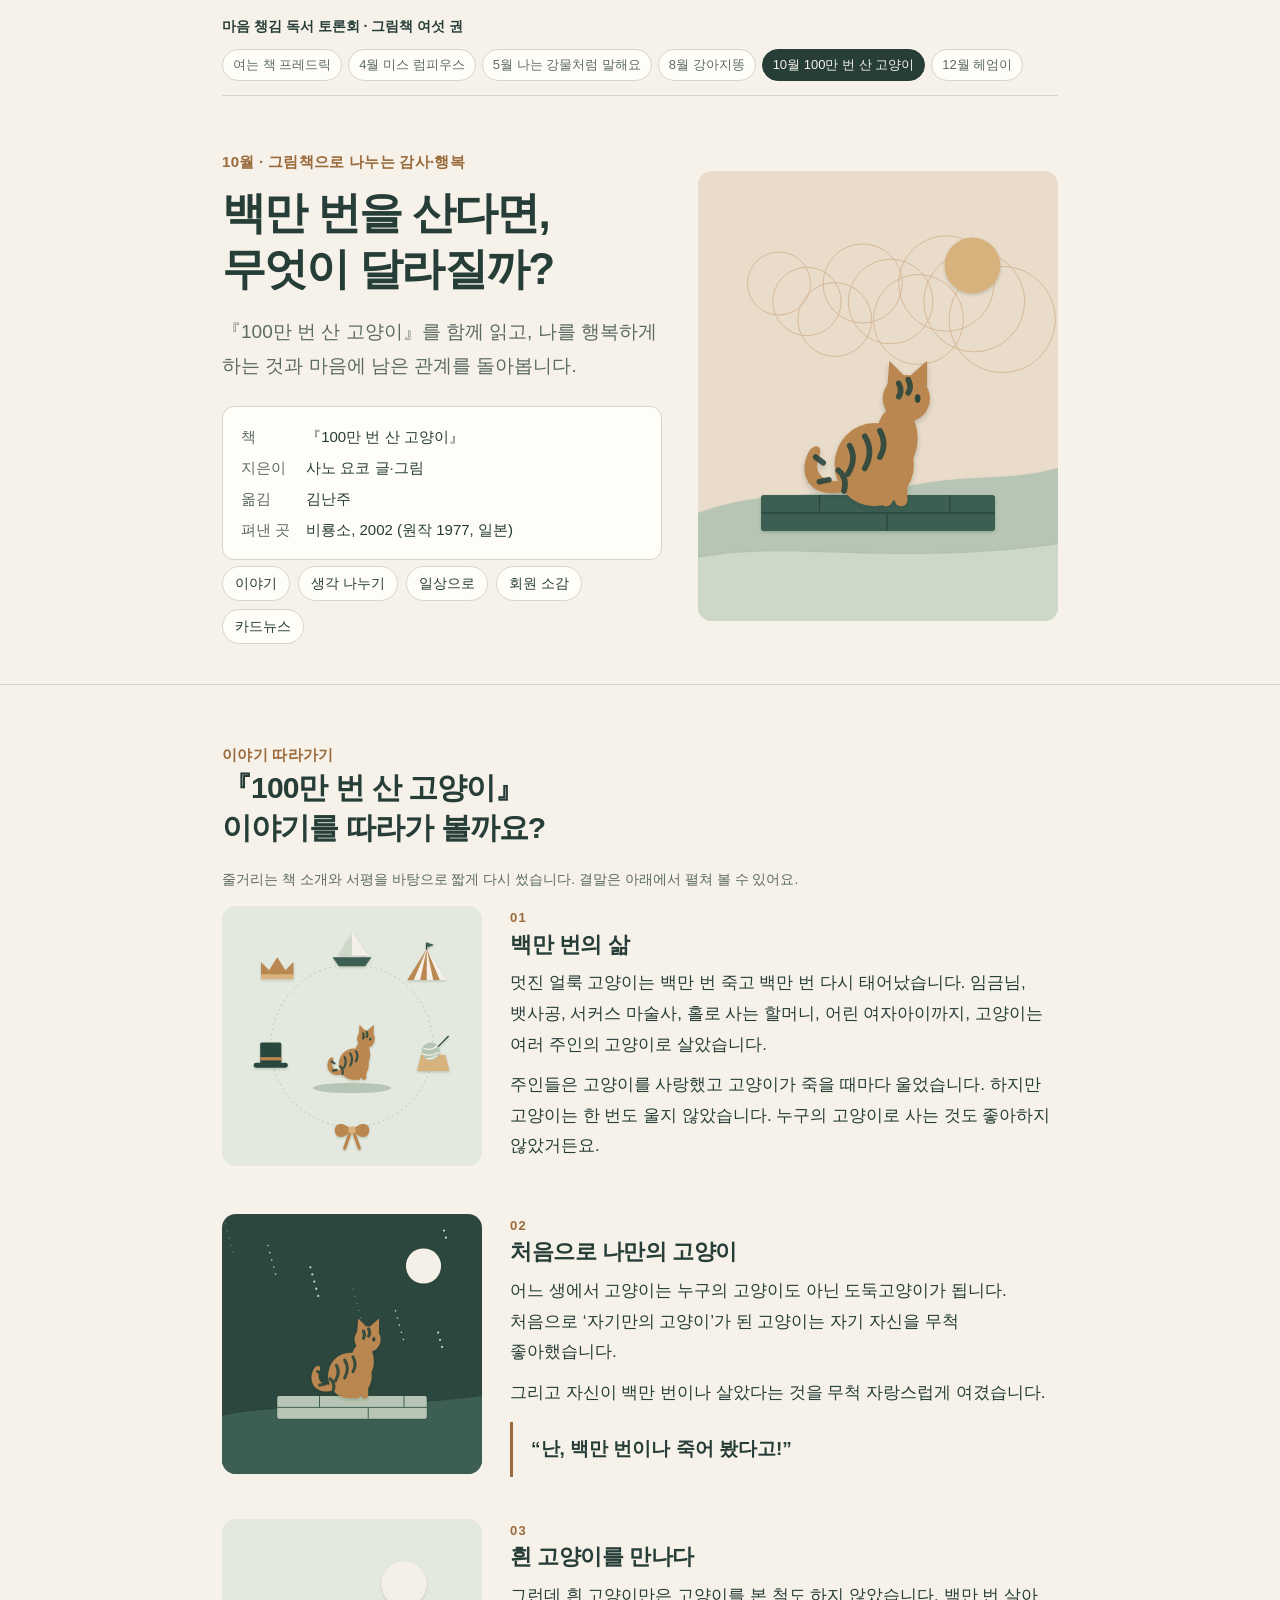
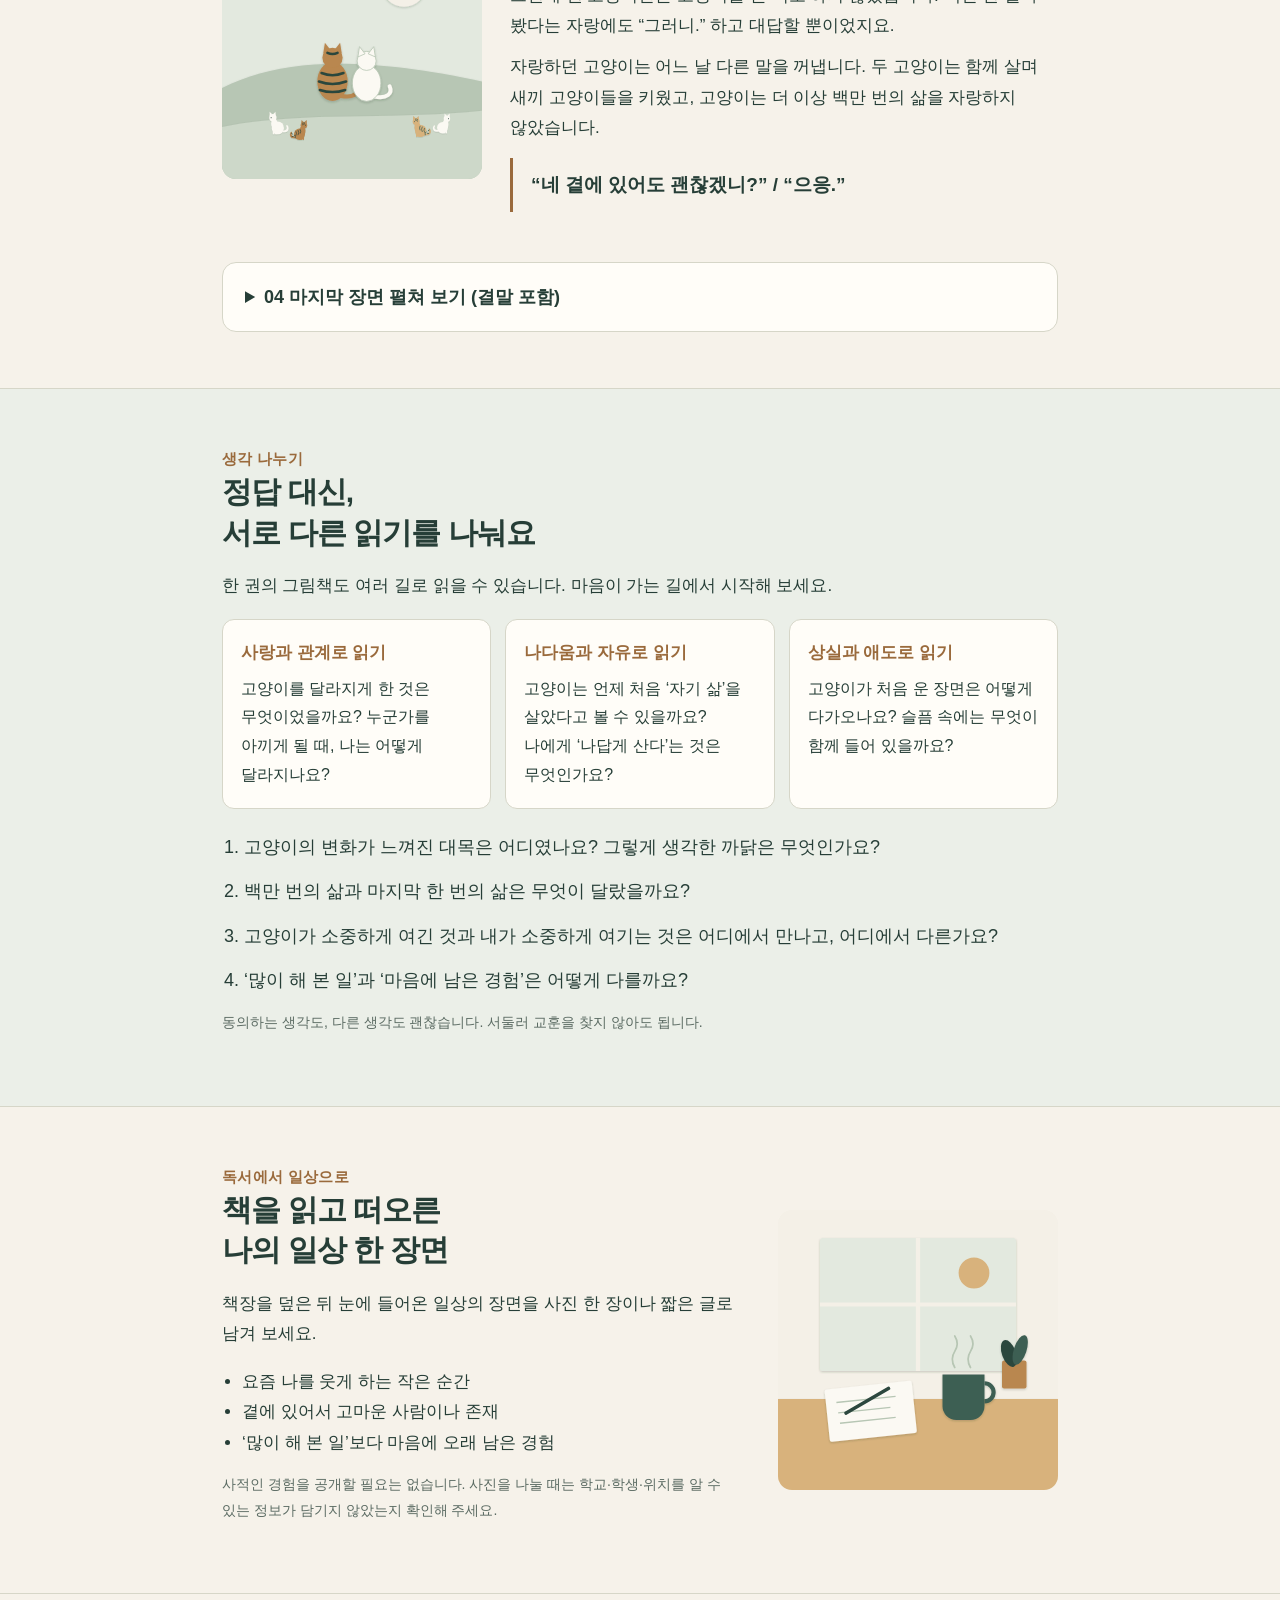
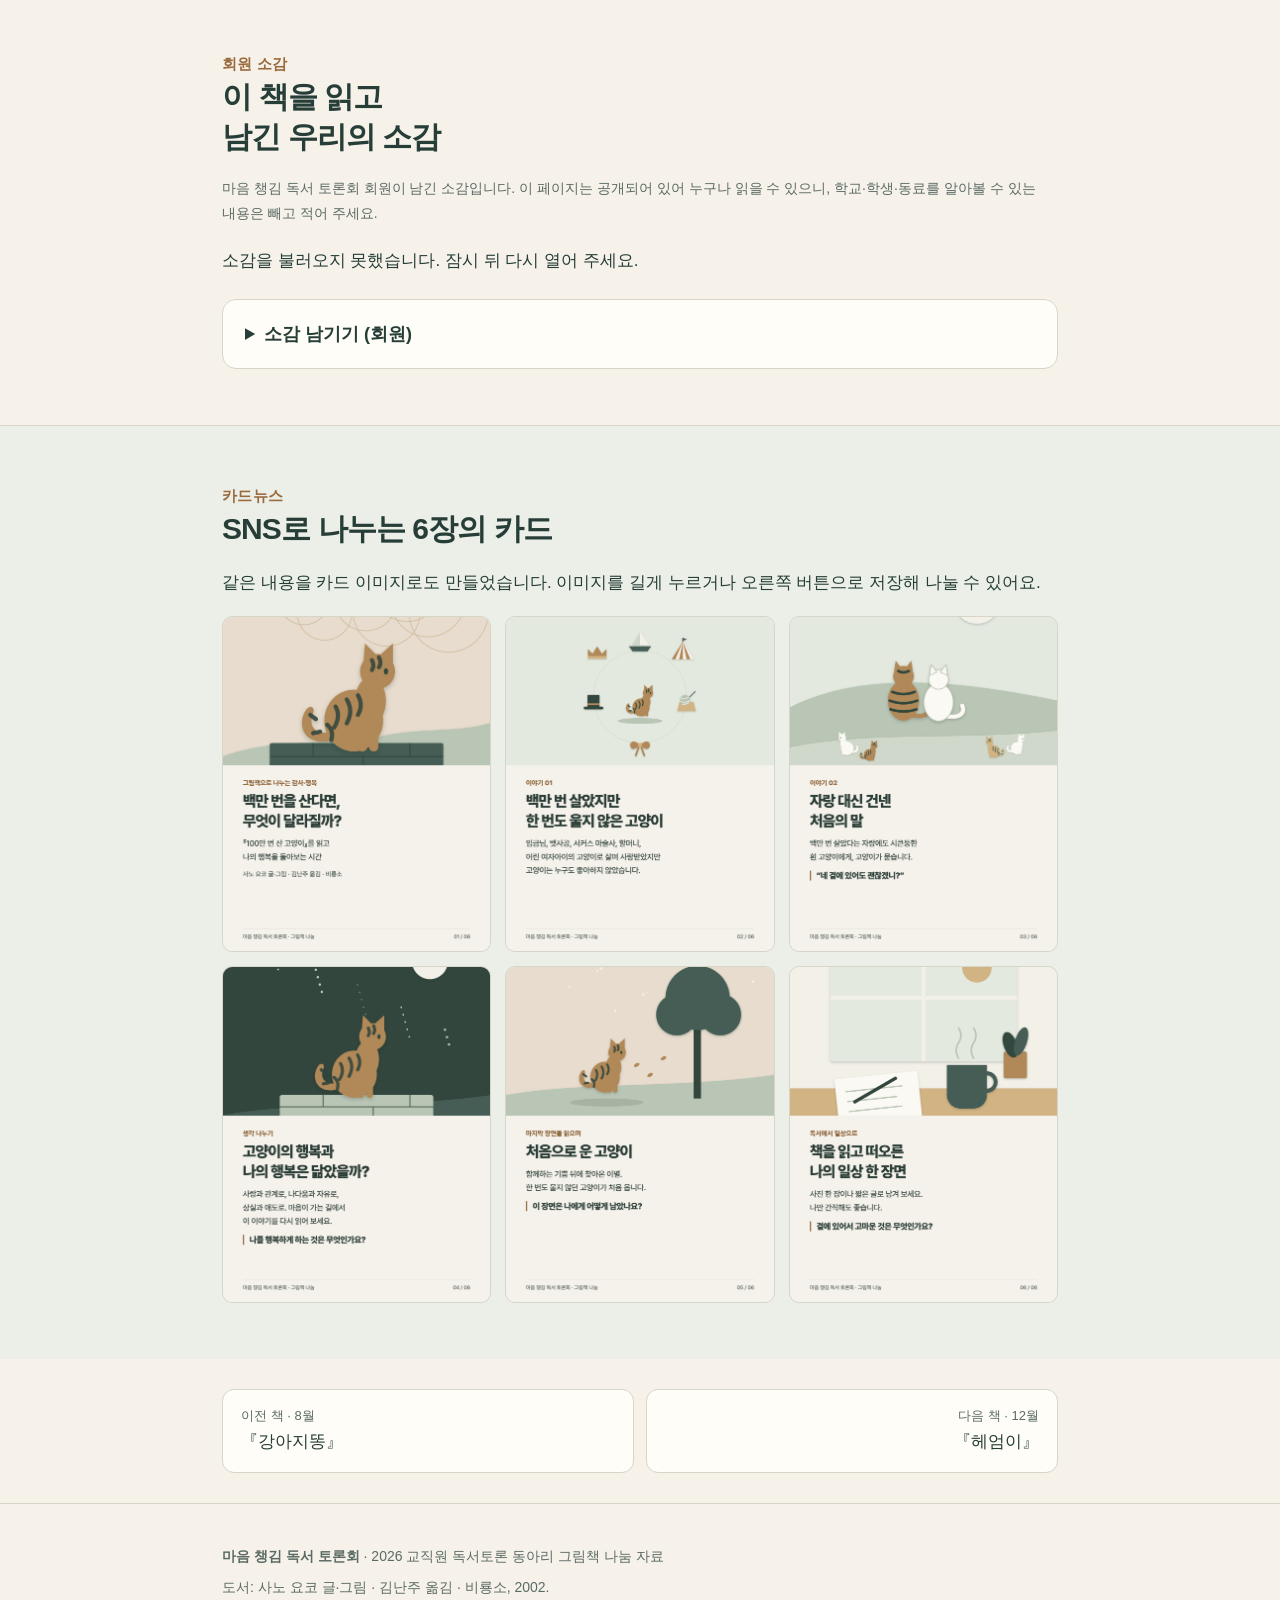
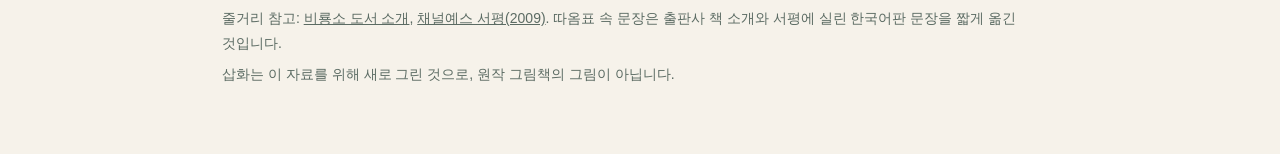
==== cat/index.html @ 16f72373 "그림책 여섯 권 사이트 첫 게시 (책 페이지 6, 카드 36, 회원 소감 기능)" ====
<!doctype html><html lang="ko"><head><meta charset="utf-8"><meta name="viewport" content="width=device-width,initial-scale=1"><title>『100만 번 산 고양이』로 나누는 감사·행복 | 마음 챙김 독서 토론회</title><meta name="description" content="『100만 번 산 고양이』를 함께 읽고, 나를 행복하게 하는 것과 마음에 남은 관계를 돌아봅니다."><meta property="og:title" content="백만 번을 산다면, 무엇이 달라질까?"><style>:root{--paper:#f6f2ea;--paper2:#ebefe8;--ink:#263e37;--sub:#5b6b63;--accent:#9a6a3c;--line:#d6d6c8;--card:#fffdf8}
*{box-sizing:border-box}html{scroll-behavior:smooth}body{margin:0;background:var(--paper);color:var(--ink);font:17px/1.8 "Pretendard","Apple SD Gothic Neo","Noto Sans KR","Malgun Gothic",sans-serif;word-break:keep-all;-webkit-text-size-adjust:100%}
.wrap{max-width:880px;margin:0 auto;padding:0 22px}header.top{padding:18px 0;border-bottom:1px solid var(--line);font-size:14px;color:var(--sub);display:flex;justify-content:space-between;gap:12px;flex-wrap:wrap}
.hero{display:grid;grid-template-columns:1.1fr .9fr;gap:36px;align-items:center;padding:52px 0 40px}.eyebrow{color:var(--accent);font-weight:600;font-size:15px;letter-spacing:.02em}
h1{font-size:44px;line-height:1.28;letter-spacing:-.04em;margin:10px 0 18px}h2{font-size:30px;letter-spacing:-.03em;line-height:1.35;margin:0 0 18px}h3{font-size:22px;letter-spacing:-.02em;margin:0 0 8px;line-height:1.4}
.lead{font-size:19px;color:var(--sub);margin:0 0 22px}.art svg{width:100%;height:auto;display:block;border-radius:14px}
.biblio{display:grid;grid-template-columns:auto 1fr;gap:4px 16px;font-size:15px;margin:0;padding:16px 18px;background:var(--card);border:1px solid var(--line);border-radius:12px}.biblio dt{color:var(--sub)}.biblio dd{margin:0}
nav.toc{display:flex;gap:8px;flex-wrap:wrap;margin:6px 0 0}nav.toc a{font-size:14px;color:var(--ink);text-decoration:none;border:1px solid var(--line);border-radius:999px;padding:4px 12px;background:var(--card)}
section{padding:56px 0;border-top:1px solid var(--line)}section.alt{background:var(--paper2)}
.story{display:grid;gap:42px}.step{display:grid;grid-template-columns:260px 1fr;gap:28px;align-items:start}.step .num{font-size:13px;color:var(--accent);font-weight:700;letter-spacing:.1em}.step p{margin:0 0 10px}
blockquote{margin:14px 0 0;padding:10px 0 10px 18px;border-left:3px solid var(--accent);font-size:19px;font-weight:600}
details{margin-top:8px;background:var(--card);border:1px solid var(--line);border-radius:14px;padding:18px 22px}summary{cursor:pointer;font-weight:700;font-size:18px}details[open] summary{margin-bottom:16px}
.lens{display:grid;grid-template-columns:repeat(3,1fr);gap:14px;margin-top:8px}.lens div{background:var(--card);border:1px solid var(--line);border-radius:12px;padding:18px}.lens b{display:block;color:var(--accent);margin-bottom:6px}.lens p{margin:0;font-size:16px}
ol.q{padding-left:22px;margin:22px 0 0}ol.q li{margin:0 0 12px;font-size:18px}
.daily{display:grid;grid-template-columns:1fr 280px;gap:28px;align-items:center}.daily ul{padding-left:20px;margin:12px 0}.note{font-size:14px;color:var(--sub)}
.cards{display:grid;grid-template-columns:repeat(auto-fill,minmax(240px,1fr));gap:14px;margin-top:18px}.cards img{width:100%;height:auto;display:block;border-radius:10px;border:1px solid var(--line)}
footer{padding:40px 0 60px;border-top:1px solid var(--line);font-size:14px;color:var(--sub)}footer p{margin:0 0 6px}footer a{color:var(--sub)}
@media (max-width:720px){body{font-size:16px}.hero{grid-template-columns:1fr;padding-top:34px}h1{font-size:34px}h2{font-size:25px}.step{grid-template-columns:1fr;gap:14px}.step .art{max-width:340px}.lens{grid-template-columns:1fr}.daily{grid-template-columns:1fr}.daily .art{max-width:300px}}
.sitebar{display:flex;justify-content:space-between;align-items:center;gap:10px;flex-wrap:wrap;padding:14px 0;border-bottom:1px solid var(--line);font-size:14px}.sitebar a{color:var(--ink);text-decoration:none}.sitebar .home{font-weight:700}.shelf{display:flex;gap:6px;flex-wrap:wrap}.shelf a{font-size:13px;border:1px solid var(--line);border-radius:999px;padding:3px 10px;background:var(--card);color:var(--sub)}.shelf a.on{background:var(--ink);color:var(--paper);border-color:var(--ink)}
.pager{display:grid;grid-template-columns:1fr 1fr;gap:12px;padding:30px 0}.pager a{display:block;border:1px solid var(--line);border-radius:12px;padding:14px 18px;background:var(--card);text-decoration:none;color:var(--ink)}.pager a small{display:block;color:var(--sub);font-size:13px}.pager .next{text-align:right}
.extra{margin-top:14px;padding:14px 16px;border:1px dashed var(--line);border-radius:12px;font-size:15px;background:var(--card)}
.grid6{display:grid;grid-template-columns:repeat(auto-fill,minmax(250px,1fr));gap:18px;margin-top:22px}.bk{display:flex;flex-direction:column;background:var(--card);border:1px solid var(--line);border-radius:16px;overflow:hidden;text-decoration:none;color:var(--ink)}.bk .thumb svg{display:block;width:100%;height:200px}.bk .in{padding:16px 18px 18px}.chip{display:inline-block;font-size:12px;font-weight:700;color:var(--accent);letter-spacing:.04em}.bk h3{margin:6px 0 6px;font-size:21px}.bk p{margin:0;color:var(--sub);font-size:15px;line-height:1.6}.bk .go{margin-top:12px;font-size:14px;font-weight:700}
.flow{display:grid;grid-template-columns:repeat(4,1fr);gap:12px;margin-top:18px}.flow div{background:var(--card);border:1px solid var(--line);border-radius:12px;padding:16px}.flow b{display:block;color:var(--accent);font-size:13px;margin-bottom:4px}
@media (max-width:720px){.flow{grid-template-columns:1fr 1fr}.pager{grid-template-columns:1fr}.pager .next{text-align:left}}#voices .v-list{list-style:none;padding:0;margin:20px 0 0;display:grid;gap:12px}#voices .v-list li{background:var(--card);border:1px solid var(--line);border-radius:12px;padding:16px 18px}#voices .v-meta{display:flex;gap:10px;align-items:baseline;font-size:14px;color:var(--sub);margin-bottom:6px}#voices .v-meta b{color:var(--ink);font-size:16px}#voices .v-list p{margin:0;white-space:pre-wrap}#voices .v-empty{color:var(--sub)}
#voices form{display:grid;gap:12px;margin-top:4px}#voices label{display:grid;gap:6px;font-size:15px;font-weight:600}#voices input[type=text],#voices input[type=password],#voices textarea{font:inherit;font-weight:400;padding:10px 12px;border:1px solid var(--line);border-radius:10px;background:#fff;color:var(--ink)}#voices textarea{min-height:140px;resize:vertical}#voices .row{display:flex;gap:12px;flex-wrap:wrap;align-items:center;justify-content:space-between}#voices .keep{display:flex;gap:6px;align-items:center;font-weight:400;font-size:14px;color:var(--sub)}#voices button{font:inherit;font-weight:700;background:var(--ink);color:var(--paper);border:0;border-radius:999px;padding:10px 22px;cursor:pointer}#voices button:disabled{opacity:.5}#voices .v-msg{font-size:15px;color:var(--accent);min-height:1.5em;margin:0}.v-count{font-size:13px;color:var(--sub);font-weight:400}</style></head><body>
<div class="wrap"><nav class="sitebar" aria-label="사이트 메뉴"><a class="home" href="../index.html">마음 챙김 독서 토론회 · 그림책 여섯 권</a><span class="shelf"><a href="../frederick/index.html">여는 책 프레드릭</a><a href="../rumphius/index.html">4월 미스 럼피우스</a><a href="../river/index.html">5월 나는 강물처럼 말해요</a><a href="../ganajittong/index.html">8월 강아지똥</a><a href="../cat/index.html" class="on" aria-current="page">10월 100만 번 산 고양이</a><a href="../swimmy/index.html">12월 헤엄이</a></span></nav></div>
<div class="wrap"><div class="hero"><div><div class="eyebrow">10월 · 그림책으로 나누는 감사·행복</div><h1>백만 번을 산다면,<br>무엇이 달라질까?</h1><p class="lead">『100만 번 산 고양이』를 함께 읽고, 나를 행복하게 하는 것과 마음에 남은 관계를 돌아봅니다.</p>
<dl class="biblio"><dt>책</dt><dd>『100만 번 산 고양이』</dd><dt>지은이</dt><dd>사노 요코 글·그림</dd><dt>옮김</dt><dd>김난주</dd><dt>펴낸 곳</dt><dd>비룡소, 2002 (원작 1977, 일본)</dd></dl>
<nav class="toc" aria-label="바로 가기"><a href="#story">이야기</a><a href="#think">생각 나누기</a><a href="#daily">일상으로</a><a href="#voices">회원 소감</a><a href="#cards">카드뉴스</a></nav></div>
<div class="art"><svg role="img" aria-label="『100만 번 산 고양이』 대표 삽화" xmlns="http://www.w3.org/2000/svg" viewBox="0 0 800 1000"><defs><filter id="f141" x="-20%" y="-20%" width="140%" height="140%"><feDropShadow dx="0" dy="3" stdDeviation="3" flood-color="#1d2e28" flood-opacity=".22"/></filter></defs><rect width="800" height="1000" fill="#e9dccb"/>
<g fill="none" stroke="#b9874f" stroke-width="2" opacity=".45"><circle cx="180" cy="250" r="70"/><circle cx="242" cy="290" r="76"/><circle cx="304" cy="330" r="82"/><circle cx="366" cy="250" r="88"/><circle cx="428" cy="290" r="94"/><circle cx="490" cy="330" r="100"/><circle cx="552" cy="250" r="106"/><circle cx="614" cy="290" r="112"/><circle cx="676" cy="330" r="118"/></g>
<circle cx="610" cy="210" r="62" fill="#d8b27c" filter="url(#f141)"/>
<path d="M0 760 C160 700 330 730 470 700 C600 672 700 690 800 660 L800 1000 L0 1000Z" fill="#b7c6b4" filter="url(#f141)"/>
<rect x="140" y="720" width="520" height="80" rx="6" fill="#3d5e53" filter="url(#f141)"/><path d="M140 760 h520 M270 720 v40 M420 760 v40 M560 720 v40" stroke="#2c473e" stroke-width="3"/>
<path d="M0 860 C200 820 420 880 800 830 L800 1000 L0 1000Z" fill="#cdd8c9" filter="url(#f141)"/>
<g transform="translate(400 640) scale(2.1 2.1)" filter="url(#f141)">
<path d="M-34 34 C-70 44 -86 18 -74 -6 C-68 -18 -58 -14 -62 -4 C-70 14 -58 28 -34 22" fill="#b9874f"/>
<ellipse cx="-4" cy="6" rx="42" ry="44" fill="#b9874f"/>
<ellipse cx="20" cy="-22" rx="22" ry="34" fill="#b9874f"/>
<rect x="18" y="0" width="13" height="50" rx="6" fill="#b9874f"/><rect x="2" y="12" width="13" height="38" rx="6" fill="#b9874f"/>
<circle cx="30" cy="-64" r="25" fill="#b9874f"/>
<polygon points="10,-78 12,-104 30,-86" fill="#b9874f"/><polygon points="34,-88 52,-104 52,-76" fill="#b9874f"/>
<g fill="none" stroke="#2c473e" stroke-width="6" stroke-linecap="round" opacity=".9"><path d="M-30 -14 q8 14 -2 30"/><path d="M-14 -24 q10 16 0 34"/><path d="M2 -30 q8 14 0 28"/><path d="M-42 12 q10 8 6 22"/><path d="M22 -80 q4 8 0 14"/><path d="M32 -84 q4 8 0 14"/><path d="M-66 -2 l8 6"/><path d="M-62 24 l10 -2"/></g>
<ellipse cx="42" cy="-64" rx="3" ry="4.5" fill="#2c473e"/>
</g>
</svg></div></div></div>
<section id="story"><div class="wrap"><div class="eyebrow">이야기 따라가기</div><h2>『100만 번 산 고양이』<br>이야기를 따라가 볼까요?</h2><p class="note">줄거리는 책 소개와 서평을 바탕으로 짧게 다시 썼습니다. 결말은 아래에서 펼쳐 볼 수 있어요.</p>
<div class="story"><div class="step"><div class="art"><svg role="img" aria-label="왕관, 돛단배, 서커스 천막, 모자, 털실 바구니, 리본에 둘러싸여 앉은 얼룩 고양이" xmlns="http://www.w3.org/2000/svg" viewBox="0 0 800 800"><defs><filter id="f142" x="-20%" y="-20%" width="140%" height="140%"><feDropShadow dx="0" dy="3" stdDeviation="3" flood-color="#1d2e28" flood-opacity=".22"/></filter></defs><rect width="800" height="800" fill="#e3e9df"/><circle cx="400" cy="430" r="250" fill="none" stroke="#b7c6b4" stroke-width="3" stroke-dasharray="6 10"/>
<g transform="translate(170 190) scale(1.25)"><g filter="url(#f142)"><polygon points="-40,20 -40,-14 -20,6 0,-26 20,6 40,-14 40,20" fill="#b9874f"/><rect x="-40" y="16" width="80" height="12" fill="#d8b27c"/></g></g><g transform="translate(400 140) scale(1.25)"><g filter="url(#f142)"><polygon points="0,-48 0,10 40,10" fill="#f4f0e7"/><polygon points="-4,-40 -4,10 -34,10" fill="#cdd8c9"/><path d="M-48 14 h96 l-16 22 h-64z" fill="#3d5e53"/></g></g><g transform="translate(630 190) scale(1.25)"><g filter="url(#f142)"><polygon points="0,-46 -48,30 48,30" fill="#f4f0e7"/><polygon points="0,-46 -16,30 0,30" fill="#b9874f"/><polygon points="0,-46 16,30 32,30" fill="#b9874f"/><polygon points="0,-46 -48,30 -32,30" fill="#b9874f"/><rect x="-2" y="-62" width="3" height="18" fill="#2c473e"/><polygon points="1,-62 18,-56 1,-50" fill="#3d5e53"/></g></g><g transform="translate(150 470) scale(1.25)"><g filter="url(#f142)"><rect x="-26" y="-40" width="52" height="52" rx="4" fill="#2c473e"/><rect x="-42" y="10" width="84" height="12" rx="6" fill="#2c473e"/><rect x="-26" y="-4" width="52" height="8" fill="#b9874f"/></g></g><g transform="translate(650 470) scale(1.25)"><g filter="url(#f142)"><path d="M-40 30 h80 l-10 -40 h-60z" fill="#d8b27c"/><circle cx="-6" cy="-18" r="22" fill="#b7c6b4"/><path d="M-24 -26 q18 8 34 -6 M-26 -12 q20 8 40 -4 M-18 0 q14 2 28 -8" stroke="#f4f0e7" stroke-width="3" fill="none"/><path d="M12 -30 l26 -26" stroke="#2c473e" stroke-width="3"/></g></g><g transform="translate(400 690) scale(1.25)"><g filter="url(#f142)"><path d="M0 0 C-30 -30 -50 -10 -40 10 C-30 26 -10 10 0 0Z" fill="#b9874f"/><path d="M0 0 C30 -30 50 -10 40 10 C30 26 10 10 0 0Z" fill="#b9874f"/><path d="M-4 4 l-14 40 M4 4 l14 40" stroke="#b9874f" stroke-width="8" stroke-linecap="round"/><circle r="9" fill="#d8b27c"/></g></g>
<ellipse cx="400" cy="560" rx="120" ry="16" fill="#b7c6b4"/><g transform="translate(410 480) scale(1.1 1.1)" filter="url(#f142)">
<path d="M-34 34 C-70 44 -86 18 -74 -6 C-68 -18 -58 -14 -62 -4 C-70 14 -58 28 -34 22" fill="#b9874f"/>
<ellipse cx="-4" cy="6" rx="42" ry="44" fill="#b9874f"/>
<ellipse cx="20" cy="-22" rx="22" ry="34" fill="#b9874f"/>
<rect x="18" y="0" width="13" height="50" rx="6" fill="#b9874f"/><rect x="2" y="12" width="13" height="38" rx="6" fill="#b9874f"/>
<circle cx="30" cy="-64" r="25" fill="#b9874f"/>
<polygon points="10,-78 12,-104 30,-86" fill="#b9874f"/><polygon points="34,-88 52,-104 52,-76" fill="#b9874f"/>
<g fill="none" stroke="#2c473e" stroke-width="6" stroke-linecap="round" opacity=".9"><path d="M-30 -14 q8 14 -2 30"/><path d="M-14 -24 q10 16 0 34"/><path d="M2 -30 q8 14 0 28"/><path d="M-42 12 q10 8 6 22"/><path d="M22 -80 q4 8 0 14"/><path d="M32 -84 q4 8 0 14"/><path d="M-66 -2 l8 6"/><path d="M-62 24 l10 -2"/></g>
<ellipse cx="42" cy="-64" rx="3" ry="4.5" fill="#2c473e"/>
</g></svg></div><div><div class="num">01</div><h3>백만 번의 삶</h3><p>멋진 얼룩 고양이는 백만 번 죽고 백만 번 다시 태어났습니다. 임금님, 뱃사공, 서커스 마술사, 홀로 사는 할머니, 어린 여자아이까지, 고양이는 여러 주인의 고양이로 살았습니다.</p><p>주인들은 고양이를 사랑했고 고양이가 죽을 때마다 울었습니다. 하지만 고양이는 한 번도 울지 않았습니다. 누구의 고양이로 사는 것도 좋아하지 않았거든요.</p></div></div><div class="step"><div class="art"><svg role="img" aria-label="밤하늘 아래 돌담 위에 당당하게 앉은 얼룩 고양이" xmlns="http://www.w3.org/2000/svg" viewBox="0 0 800 800"><defs><filter id="f143" x="-20%" y="-20%" width="140%" height="140%"><feDropShadow dx="0" dy="3" stdDeviation="3" flood-color="#1d2e28" flood-opacity=".22"/></filter></defs><rect width="800" height="800" fill="#2c473e"/><circle cx="10" cy="30" r="1.5" fill="#f4f0e7" opacity=".8"/><circle cx="141" cy="97" r="2.5" fill="#f4f0e7" opacity=".8"/><circle cx="272" cy="164" r="3.5" fill="#f4f0e7" opacity=".8"/><circle cx="403" cy="231" r="1.5" fill="#f4f0e7" opacity=".8"/><circle cx="534" cy="298" r="2.5" fill="#f4f0e7" opacity=".8"/><circle cx="665" cy="365" r="3.5" fill="#f4f0e7" opacity=".8"/><circle cx="16" cy="52" r="1.5" fill="#f4f0e7" opacity=".8"/><circle cx="147" cy="119" r="2.5" fill="#f4f0e7" opacity=".8"/><circle cx="278" cy="186" r="3.5" fill="#f4f0e7" opacity=".8"/><circle cx="409" cy="253" r="1.5" fill="#f4f0e7" opacity=".8"/><circle cx="540" cy="320" r="2.5" fill="#f4f0e7" opacity=".8"/><circle cx="671" cy="387" r="3.5" fill="#f4f0e7" opacity=".8"/><circle cx="22" cy="74" r="1.5" fill="#f4f0e7" opacity=".8"/><circle cx="153" cy="141" r="2.5" fill="#f4f0e7" opacity=".8"/><circle cx="284" cy="208" r="3.5" fill="#f4f0e7" opacity=".8"/><circle cx="415" cy="275" r="1.5" fill="#f4f0e7" opacity=".8"/><circle cx="546" cy="342" r="2.5" fill="#f4f0e7" opacity=".8"/><circle cx="677" cy="409" r="3.5" fill="#f4f0e7" opacity=".8"/><circle cx="28" cy="96" r="1.5" fill="#f4f0e7" opacity=".8"/><circle cx="159" cy="163" r="2.5" fill="#f4f0e7" opacity=".8"/><circle cx="290" cy="230" r="3.5" fill="#f4f0e7" opacity=".8"/><circle cx="421" cy="297" r="1.5" fill="#f4f0e7" opacity=".8"/><circle cx="552" cy="364" r="2.5" fill="#f4f0e7" opacity=".8"/><circle cx="683" cy="51" r="3.5" fill="#f4f0e7" opacity=".8"/><circle cx="34" cy="118" r="1.5" fill="#f4f0e7" opacity=".8"/><circle cx="165" cy="185" r="2.5" fill="#f4f0e7" opacity=".8"/><circle cx="296" cy="252" r="3.5" fill="#f4f0e7" opacity=".8"/><circle cx="427" cy="319" r="1.5" fill="#f4f0e7" opacity=".8"/><circle cx="558" cy="386" r="2.5" fill="#f4f0e7" opacity=".8"/><circle cx="689" cy="73" r="3.5" fill="#f4f0e7" opacity=".8"/><circle cx="620" cy="160" r="54" fill="#f4f0e7" filter="url(#f143)"/><path d="M0 620 C200 580 520 600 800 560 L800 800 L0 800Z" fill="#3d5e53" filter="url(#f143)"/><rect x="170" y="560" width="460" height="70" rx="6" fill="#b7c6b4" filter="url(#f143)"/><path d="M170 595 h460 M300 560 v35 M450 595 v35 M560 560 v35" stroke="#3d5e53" stroke-width="3"/><g transform="translate(400 488) scale(1.6 1.6)" filter="url(#f143)">
<path d="M-34 34 C-70 44 -86 18 -74 -6 C-68 -18 -58 -14 -62 -4 C-70 14 -58 28 -34 22" fill="#b9874f"/>
<ellipse cx="-4" cy="6" rx="42" ry="44" fill="#b9874f"/>
<ellipse cx="20" cy="-22" rx="22" ry="34" fill="#b9874f"/>
<rect x="18" y="0" width="13" height="50" rx="6" fill="#b9874f"/><rect x="2" y="12" width="13" height="38" rx="6" fill="#b9874f"/>
<circle cx="30" cy="-64" r="25" fill="#b9874f"/>
<polygon points="10,-78 12,-104 30,-86" fill="#b9874f"/><polygon points="34,-88 52,-104 52,-76" fill="#b9874f"/>
<g fill="none" stroke="#2c473e" stroke-width="6" stroke-linecap="round" opacity=".9"><path d="M-30 -14 q8 14 -2 30"/><path d="M-14 -24 q10 16 0 34"/><path d="M2 -30 q8 14 0 28"/><path d="M-42 12 q10 8 6 22"/><path d="M22 -80 q4 8 0 14"/><path d="M32 -84 q4 8 0 14"/><path d="M-66 -2 l8 6"/><path d="M-62 24 l10 -2"/></g>
<ellipse cx="42" cy="-64" rx="3" ry="4.5" fill="#2c473e"/>
</g></svg></div><div><div class="num">02</div><h3>처음으로 나만의 고양이</h3><p>어느 생에서 고양이는 누구의 고양이도 아닌 도둑고양이가 됩니다. 처음으로 ‘자기만의 고양이’가 된 고양이는 자기 자신을 무척 좋아했습니다.</p><p>그리고 자신이 백만 번이나 살았다는 것을 무척 자랑스럽게 여겼습니다.</p><blockquote>“난, 백만 번이나 죽어 봤다고!”</blockquote></div></div><div class="step"><div class="art"><svg role="img" aria-label="언덕 위에 나란히 앉은 얼룩 고양이와 흰 고양이, 주변에서 노는 새끼 고양이들" xmlns="http://www.w3.org/2000/svg" viewBox="0 0 800 800"><defs><filter id="f144" x="-20%" y="-20%" width="140%" height="140%"><feDropShadow dx="0" dy="3" stdDeviation="3" flood-color="#1d2e28" flood-opacity=".22"/></filter></defs><rect width="800" height="800" fill="#e3e9df"/><circle cx="560" cy="200" r="70" fill="#f4f0e7" filter="url(#f144)"/>
<path d="M0 520 C180 430 420 420 800 500 L800 800 L0 800Z" fill="#b7c6b4" filter="url(#f144)"/><path d="M0 640 C240 590 520 620 800 590 L800 800 L0 800Z" fill="#cdd8c9" filter="url(#f144)"/>
<g transform="translate(340 500) scale(1.3)" filter="url(#f144)">
<path d="M20 34 C52 40 66 26 58 8" fill="none" stroke="#b9874f" stroke-width="10" stroke-linecap="round"/>
<ellipse cx="0" cy="0" rx="36" ry="46" fill="#b9874f" />
<circle cx="0" cy="-56" r="24" fill="#b9874f" />
<polygon points="-22,-66 -18,-92 -4,-74" fill="#b9874f" /><polygon points="22,-66 18,-92 4,-74" fill="#b9874f" />
<g fill="none" stroke="#2c473e" stroke-width="6" stroke-linecap="round"><path d="M-26 -20 q26 10 52 0"/><path d="M-32 0 q32 12 64 0"/><path d="M-30 20 q30 10 60 0"/><path d="M-12 -68 q12 6 24 0"/></g>
</g><g transform="translate(445 505) scale(1.22)" filter="url(#f144)">
<path d="M20 34 C52 40 66 26 58 8" fill="none" stroke="#fbf9f3" stroke-width="10" stroke-linecap="round"/>
<ellipse cx="0" cy="0" rx="36" ry="46" fill="#fbf9f3" stroke="#b7c6b4" stroke-width="2"/>
<circle cx="0" cy="-56" r="24" fill="#fbf9f3" stroke="#b7c6b4" stroke-width="2"/>
<polygon points="-22,-66 -18,-92 -4,-74" fill="#fbf9f3" stroke="#b7c6b4" stroke-width="2"/><polygon points="22,-66 18,-92 4,-74" fill="#fbf9f3" stroke="#b7c6b4" stroke-width="2"/>

</g>
<g transform="translate(170 640) scale(-0.45 0.45)" filter="url(#f144)">
<path d="M-34 34 C-70 44 -86 18 -74 -6 C-68 -18 -58 -14 -62 -4 C-70 14 -58 28 -34 22" fill="#fbf9f3"/>
<ellipse cx="-4" cy="6" rx="42" ry="44" fill="#fbf9f3"/>
<ellipse cx="20" cy="-22" rx="22" ry="34" fill="#fbf9f3"/>
<rect x="18" y="0" width="13" height="50" rx="6" fill="#fbf9f3"/><rect x="2" y="12" width="13" height="38" rx="6" fill="#fbf9f3"/>
<circle cx="30" cy="-64" r="25" fill="#fbf9f3"/>
<polygon points="10,-78 12,-104 30,-86" fill="#fbf9f3"/><polygon points="34,-88 52,-104 52,-76" fill="#fbf9f3"/>

<ellipse cx="42" cy="-64" rx="3" ry="4.5" fill="#2c473e"/>
</g><g transform="translate(240 660) scale(0.4 0.4)" filter="url(#f144)">
<path d="M-34 34 C-70 44 -86 18 -74 -6 C-68 -18 -58 -14 -62 -4 C-70 14 -58 28 -34 22" fill="#b9874f"/>
<ellipse cx="-4" cy="6" rx="42" ry="44" fill="#b9874f"/>
<ellipse cx="20" cy="-22" rx="22" ry="34" fill="#b9874f"/>
<rect x="18" y="0" width="13" height="50" rx="6" fill="#b9874f"/><rect x="2" y="12" width="13" height="38" rx="6" fill="#b9874f"/>
<circle cx="30" cy="-64" r="25" fill="#b9874f"/>
<polygon points="10,-78 12,-104 30,-86" fill="#b9874f"/><polygon points="34,-88 52,-104 52,-76" fill="#b9874f"/>
<g fill="none" stroke="#2c473e" stroke-width="6" stroke-linecap="round" opacity=".9"><path d="M-30 -14 q8 14 -2 30"/><path d="M-14 -24 q10 16 0 34"/><path d="M2 -30 q8 14 0 28"/><path d="M-42 12 q10 8 6 22"/><path d="M22 -80 q4 8 0 14"/><path d="M32 -84 q4 8 0 14"/><path d="M-66 -2 l8 6"/><path d="M-62 24 l10 -2"/></g>
<ellipse cx="42" cy="-64" rx="3" ry="4.5" fill="#2c473e"/>
</g><g transform="translate(610 650) scale(-0.42 0.42)" filter="url(#f144)">
<path d="M-34 34 C-70 44 -86 18 -74 -6 C-68 -18 -58 -14 -62 -4 C-70 14 -58 28 -34 22" fill="#d8b27c"/>
<ellipse cx="-4" cy="6" rx="42" ry="44" fill="#d8b27c"/>
<ellipse cx="20" cy="-22" rx="22" ry="34" fill="#d8b27c"/>
<rect x="18" y="0" width="13" height="50" rx="6" fill="#d8b27c"/><rect x="2" y="12" width="13" height="38" rx="6" fill="#d8b27c"/>
<circle cx="30" cy="-64" r="25" fill="#d8b27c"/>
<polygon points="10,-78 12,-104 30,-86" fill="#d8b27c"/><polygon points="34,-88 52,-104 52,-76" fill="#d8b27c"/>
<g fill="none" stroke="#3d5e53" stroke-width="6" stroke-linecap="round" opacity=".9"><path d="M-30 -14 q8 14 -2 30"/><path d="M-14 -24 q10 16 0 34"/><path d="M2 -30 q8 14 0 28"/><path d="M-42 12 q10 8 6 22"/><path d="M22 -80 q4 8 0 14"/><path d="M32 -84 q4 8 0 14"/><path d="M-66 -2 l8 6"/><path d="M-62 24 l10 -2"/></g>
<ellipse cx="42" cy="-64" rx="3" ry="4.5" fill="#3d5e53"/>
</g><g transform="translate(680 640) scale(0.4 0.4)" filter="url(#f144)">
<path d="M-34 34 C-70 44 -86 18 -74 -6 C-68 -18 -58 -14 -62 -4 C-70 14 -58 28 -34 22" fill="#fbf9f3"/>
<ellipse cx="-4" cy="6" rx="42" ry="44" fill="#fbf9f3"/>
<ellipse cx="20" cy="-22" rx="22" ry="34" fill="#fbf9f3"/>
<rect x="18" y="0" width="13" height="50" rx="6" fill="#fbf9f3"/><rect x="2" y="12" width="13" height="38" rx="6" fill="#fbf9f3"/>
<circle cx="30" cy="-64" r="25" fill="#fbf9f3"/>
<polygon points="10,-78 12,-104 30,-86" fill="#fbf9f3"/><polygon points="34,-88 52,-104 52,-76" fill="#fbf9f3"/>

<ellipse cx="42" cy="-64" rx="3" ry="4.5" fill="#2c473e"/>
</g></svg></div><div><div class="num">03</div><h3>흰 고양이를 만나다</h3><p>그런데 흰 고양이만은 고양이를 본 척도 하지 않았습니다. 백만 번 살아 봤다는 자랑에도 “그러니.” 하고 대답할 뿐이었지요.</p><p>자랑하던 고양이는 어느 날 다른 말을 꺼냅니다. 두 고양이는 함께 살며 새끼 고양이들을 키웠고, 고양이는 더 이상 백만 번의 삶을 자랑하지 않았습니다.</p><blockquote>“네 곁에 있어도 괜찮겠니?” / “으응.”</blockquote></div></div><details><summary>04 마지막 장면 펼쳐 보기 (결말 포함)</summary><div class="step"><div class="art"><svg role="img" aria-label="해 질 녘 나무 곁에 홀로 앉은 얼룩 고양이" xmlns="http://www.w3.org/2000/svg" viewBox="0 0 800 800"><defs><filter id="f145" x="-20%" y="-20%" width="140%" height="140%"><feDropShadow dx="0" dy="3" stdDeviation="3" flood-color="#1d2e28" flood-opacity=".22"/></filter></defs><rect width="800" height="800" fill="#e9dccb"/>
<circle cx="10" cy="40" r="2" fill="#f4f0e7"/><circle cx="147" cy="111" r="3" fill="#f4f0e7"/><circle cx="284" cy="182" r="4" fill="#f4f0e7"/><circle cx="421" cy="253" r="2" fill="#f4f0e7"/><circle cx="558" cy="324" r="3" fill="#f4f0e7"/><circle cx="695" cy="95" r="4" fill="#f4f0e7"/><circle cx="52" cy="166" r="2" fill="#f4f0e7"/><circle cx="189" cy="237" r="3" fill="#f4f0e7"/><circle cx="326" cy="308" r="4" fill="#f4f0e7"/><circle cx="463" cy="79" r="2" fill="#f4f0e7"/><circle cx="600" cy="150" r="3" fill="#f4f0e7"/><circle cx="737" cy="221" r="4" fill="#f4f0e7"/><circle cx="94" cy="292" r="2" fill="#f4f0e7"/><circle cx="231" cy="63" r="3" fill="#f4f0e7"/><circle cx="368" cy="134" r="4" fill="#f4f0e7"/><circle cx="505" cy="205" r="2" fill="#f4f0e7"/><circle cx="642" cy="276" r="3" fill="#f4f0e7"/><circle cx="779" cy="47" r="4" fill="#f4f0e7"/><circle cx="136" cy="118" r="2" fill="#f4f0e7"/><circle cx="273" cy="189" r="3" fill="#f4f0e7"/><circle cx="410" cy="260" r="4" fill="#f4f0e7"/><circle cx="547" cy="331" r="2" fill="#f4f0e7"/>
<path d="M0 560 C220 520 520 540 800 500 L800 800 L0 800Z" fill="#b7c6b4" filter="url(#f145)"/>
<rect x="560" y="300" width="22" height="270" fill="#2c473e"/><g filter="url(#f145)"><circle cx="572" cy="270" r="96" fill="#3d5e53"/><circle cx="510" cy="320" r="62" fill="#3d5e53"/><circle cx="640" cy="320" r="62" fill="#3d5e53"/></g>
<ellipse cx="470" cy="450" rx="9" ry="5" fill="#b9874f" transform="rotate(-30 470 450)"/><ellipse cx="430" cy="500" rx="9" ry="5" fill="#b9874f" transform="rotate(-30 430 500)"/><ellipse cx="390" cy="470" rx="9" ry="5" fill="#b9874f" transform="rotate(-30 390 470)"/>
<ellipse cx="300" cy="582" rx="110" ry="12" fill="#2c473e" opacity=".15"/><g transform="translate(300 500) scale(1.05 1.05)" filter="url(#f145)">
<path d="M-34 34 C-70 44 -86 18 -74 -6 C-68 -18 -58 -14 -62 -4 C-70 14 -58 28 -34 22" fill="#b9874f"/>
<ellipse cx="-4" cy="6" rx="42" ry="44" fill="#b9874f"/>
<ellipse cx="20" cy="-22" rx="22" ry="34" fill="#b9874f"/>
<rect x="18" y="0" width="13" height="50" rx="6" fill="#b9874f"/><rect x="2" y="12" width="13" height="38" rx="6" fill="#b9874f"/>
<circle cx="30" cy="-64" r="25" fill="#b9874f"/>
<polygon points="10,-78 12,-104 30,-86" fill="#b9874f"/><polygon points="34,-88 52,-104 52,-76" fill="#b9874f"/>
<g fill="none" stroke="#2c473e" stroke-width="6" stroke-linecap="round" opacity=".9"><path d="M-30 -14 q8 14 -2 30"/><path d="M-14 -24 q10 16 0 34"/><path d="M2 -30 q8 14 0 28"/><path d="M-42 12 q10 8 6 22"/><path d="M22 -80 q4 8 0 14"/><path d="M32 -84 q4 8 0 14"/><path d="M-66 -2 l8 6"/><path d="M-62 24 l10 -2"/></g>
<ellipse cx="42" cy="-64" rx="3" ry="4.5" fill="#2c473e"/>
</g></svg></div><div><p>새끼 고양이들은 자라서 떠나고, 흰 고양이는 나이가 들어 갑니다. 고양이는 흰 고양이와 오래오래 함께 살고 싶었습니다.</p><p>어느 날 흰 고양이가 고양이 곁에서 조용히 숨을 거두자, 한 번도 울지 않던 고양이는 처음으로 울었습니다. 밤과 아침이 몇 번이나 지나도록 울던 고양이도 흰 고양이 곁에서 조용히 숨을 거두었고, 다시는 태어나지 않았습니다.</p></div></div></details></div></div></section>
<section id="think" class="alt"><div class="wrap"><div class="eyebrow">생각 나누기</div><h2>정답 대신,<br>서로 다른 읽기를 나눠요</h2><p>한 권의 그림책도 여러 길로 읽을 수 있습니다. 마음이 가는 길에서 시작해 보세요.</p>
<div class="lens"><div><b>사랑과 관계로 읽기</b><p>고양이를 달라지게 한 것은 무엇이었을까요? 누군가를 아끼게 될 때, 나는 어떻게 달라지나요?</p></div><div><b>나다움과 자유로 읽기</b><p>고양이는 언제 처음 ‘자기 삶’을 살았다고 볼 수 있을까요? 나에게 ‘나답게 산다’는 것은 무엇인가요?</p></div><div><b>상실과 애도로 읽기</b><p>고양이가 처음 운 장면은 어떻게 다가오나요? 슬픔 속에는 무엇이 함께 들어 있을까요?</p></div></div><ol class="q"><li>고양이의 변화가 느껴진 대목은 어디였나요? 그렇게 생각한 까닭은 무엇인가요?</li><li>백만 번의 삶과 마지막 한 번의 삶은 무엇이 달랐을까요?</li><li>고양이가 소중하게 여긴 것과 내가 소중하게 여기는 것은 어디에서 만나고, 어디에서 다른가요?</li><li>‘많이 해 본 일’과 ‘마음에 남은 경험’은 어떻게 다를까요?</li></ol><p class="note">동의하는 생각도, 다른 생각도 괜찮습니다. 서둘러 교훈을 찾지 않아도 됩니다.</p></div></section>
<section id="daily"><div class="wrap daily"><div><div class="eyebrow">독서에서 일상으로</div><h2>책을 읽고 떠오른<br>나의 일상 한 장면</h2><p>책장을 덮은 뒤 눈에 들어온 일상의 장면을 사진 한 장이나 짧은 글로 남겨 보세요.</p><ul><li>요즘 나를 웃게 하는 작은 순간</li><li>곁에 있어서 고마운 사람이나 존재</li><li>‘많이 해 본 일’보다 마음에 오래 남은 경험</li></ul><p class="note">사적인 경험을 공개할 필요는 없습니다. 사진을 나눌 때는 학교·학생·위치를 알 수 있는 정보가 담기지 않았는지 확인해 주세요.</p></div><div class="art"><svg role="img" aria-label="일상의 한 장면을 담은 삽화" xmlns="http://www.w3.org/2000/svg" viewBox="0 0 800 800"><defs><filter id="f146" x="-20%" y="-20%" width="140%" height="140%"><feDropShadow dx="0" dy="3" stdDeviation="3" flood-color="#1d2e28" flood-opacity=".22"/></filter></defs><rect width="800" height="800" fill="#f4f0e7"/>
<rect x="120" y="80" width="560" height="380" rx="8" fill="#e3e9df" filter="url(#f146)"/><path d="M400 80 v380 M120 270 h560" stroke="#f4f0e7" stroke-width="12"/><circle cx="560" cy="180" r="44" fill="#d8b27c"/>
<rect x="0" y="540" width="800" height="260" fill="#d8b27c" filter="url(#f146)"/>
<g filter="url(#f146)"><rect x="140" y="500" width="250" height="150" rx="6" fill="#fbf9f3" transform="rotate(-6 265 575)"/></g><path d="M170 540 h170 M172 570 h150 M174 600 h160" stroke="#b7c6b4" stroke-width="4" transform="rotate(-6 265 575)"/>
<rect x="250" y="470" width="10" height="150" rx="4" fill="#2c473e" transform="rotate(60 255 545)"/>
<g filter="url(#f146)"><path d="M470 470 h120 v90 a40 40 0 0 1 -40 40 h-40 a40 40 0 0 1 -40 -40z" fill="#3d5e53"/><path d="M590 495 a26 26 0 0 1 0 52" fill="none" stroke="#3d5e53" stroke-width="12"/></g>
<path d="M505 450 q-14 -24 0 -46 q14 -22 0 -44 M550 450 q-14 -24 0 -46 q14 -22 0 -44" fill="none" stroke="#b7c6b4" stroke-width="5" stroke-linecap="round"/>
<g filter="url(#f146)"><rect x="640" y="430" width="70" height="80" rx="6" fill="#b9874f"/><ellipse cx="660" cy="410" rx="20" ry="40" fill="#2c473e" transform="rotate(-20 660 410)"/><ellipse cx="692" cy="400" rx="18" ry="44" fill="#3d5e53" transform="rotate(18 692 400)"/></g></svg></div></div></section>
<section id="voices" data-book="cat"><div class="wrap"><div class="eyebrow">회원 소감</div><h2>이 책을 읽고<br>남긴 우리의 소감</h2><p class="note">마음 챙김 독서 토론회 회원이 남긴 소감입니다. 이 페이지는 공개되어 있어 누구나 읽을 수 있으니, 학교·학생·동료를 알아볼 수 있는 내용은 빼고 적어 주세요.</p>
<ul class="v-list" aria-live="polite"><li><p class="v-empty">소감을 불러오는 중…</p></li></ul>
<details style="margin-top:22px"><summary>소감 남기기 (회원)</summary><form><label>이름 또는 별칭<input type="text" name="name" maxlength="20" autocomplete="nickname"></label><label><span class="row"><span>소감</span><span class="v-count">0 / 1000</span></span><textarea name="text" maxlength="1000" placeholder="마음에 남은 대목, 떠오른 생각, 아직 남은 질문을 자유롭게 적어 주세요."></textarea></label><label>회원 코드<input type="password" name="code" autocomplete="off"></label><div class="row"><span class="keep"><input type="checkbox" name="keep" id="keep"><label for="keep" style="font-weight:400;display:inline">이 기기에 회원 코드 기억하기</label></span><button type="submit">소감 남기기</button></div><p class="v-msg" role="status"></p><p class="note" style="margin:0">남긴 소감을 고치거나 지우고 싶으면 대표 선생님께 알려 주세요.</p></form></details></div></section>
<section id="cards" class="alt"><div class="wrap"><div class="eyebrow">카드뉴스</div><h2>SNS로 나누는 6장의 카드</h2><p>같은 내용을 카드 이미지로도 만들었습니다. 이미지를 길게 누르거나 오른쪽 버튼으로 저장해 나눌 수 있어요.</p>
<div class="cards"><img src="cards/card01.png" alt="『100만 번 산 고양이』 나눔 카드 1" loading="lazy"><img src="cards/card02.png" alt="『100만 번 산 고양이』 나눔 카드 2" loading="lazy"><img src="cards/card03.png" alt="『100만 번 산 고양이』 나눔 카드 3" loading="lazy"><img src="cards/card04.png" alt="『100만 번 산 고양이』 나눔 카드 4" loading="lazy"><img src="cards/card05.png" alt="『100만 번 산 고양이』 나눔 카드 5" loading="lazy"><img src="cards/card06.png" alt="『100만 번 산 고양이』 나눔 카드 6" loading="lazy"></div></div></section>
<div class="wrap"><nav class="pager" aria-label="이전·다음 책"><a href="../ganajittong/index.html"><small>이전 책 · 8월</small>『강아지똥』</a><a class="next" href="../swimmy/index.html"><small>다음 책 · 12월</small>『헤엄이』</a></nav></div>
<footer><div class="wrap"><p><b>마음 챙김 독서 토론회</b> · 2026 교직원 독서토론 동아리 그림책 나눔 자료</p><p>도서: 사노 요코 글·그림 · 김난주 옮김 · 비룡소, 2002.</p><p>줄거리 참고: <a href="https://bir.co.kr/book/11329/">비룡소 도서 소개</a>, <a href="https://m.ch.yes24.com/Article/Details/14893">채널예스 서평(2009)</a>. 따옴표 속 문장은 출판사 책 소개와 서평에 실린 한국어판 문장을 짧게 옮긴 것입니다.</p><p>삽화는 이 자료를 위해 새로 그린 것으로, 원작 그림책의 그림이 아닙니다.</p></div></footer><script src="../comments.js" defer></script></body></html>
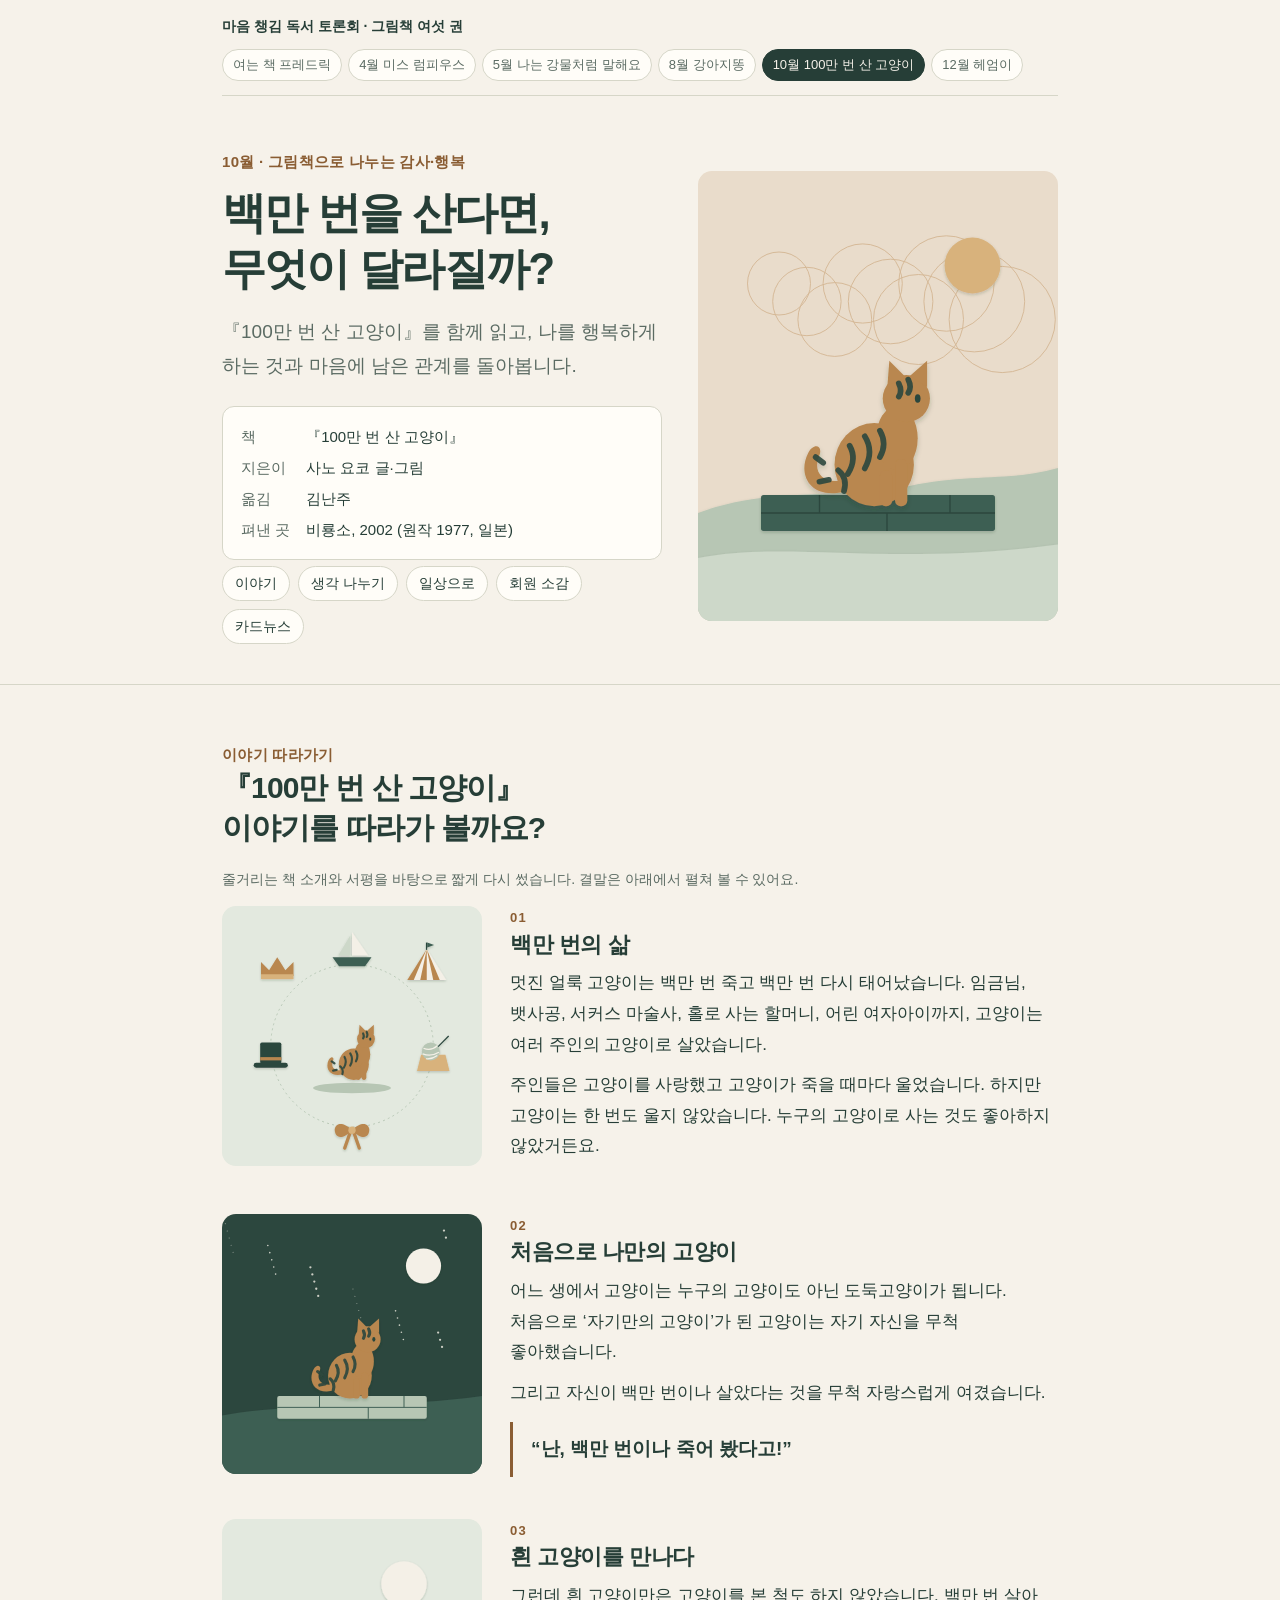
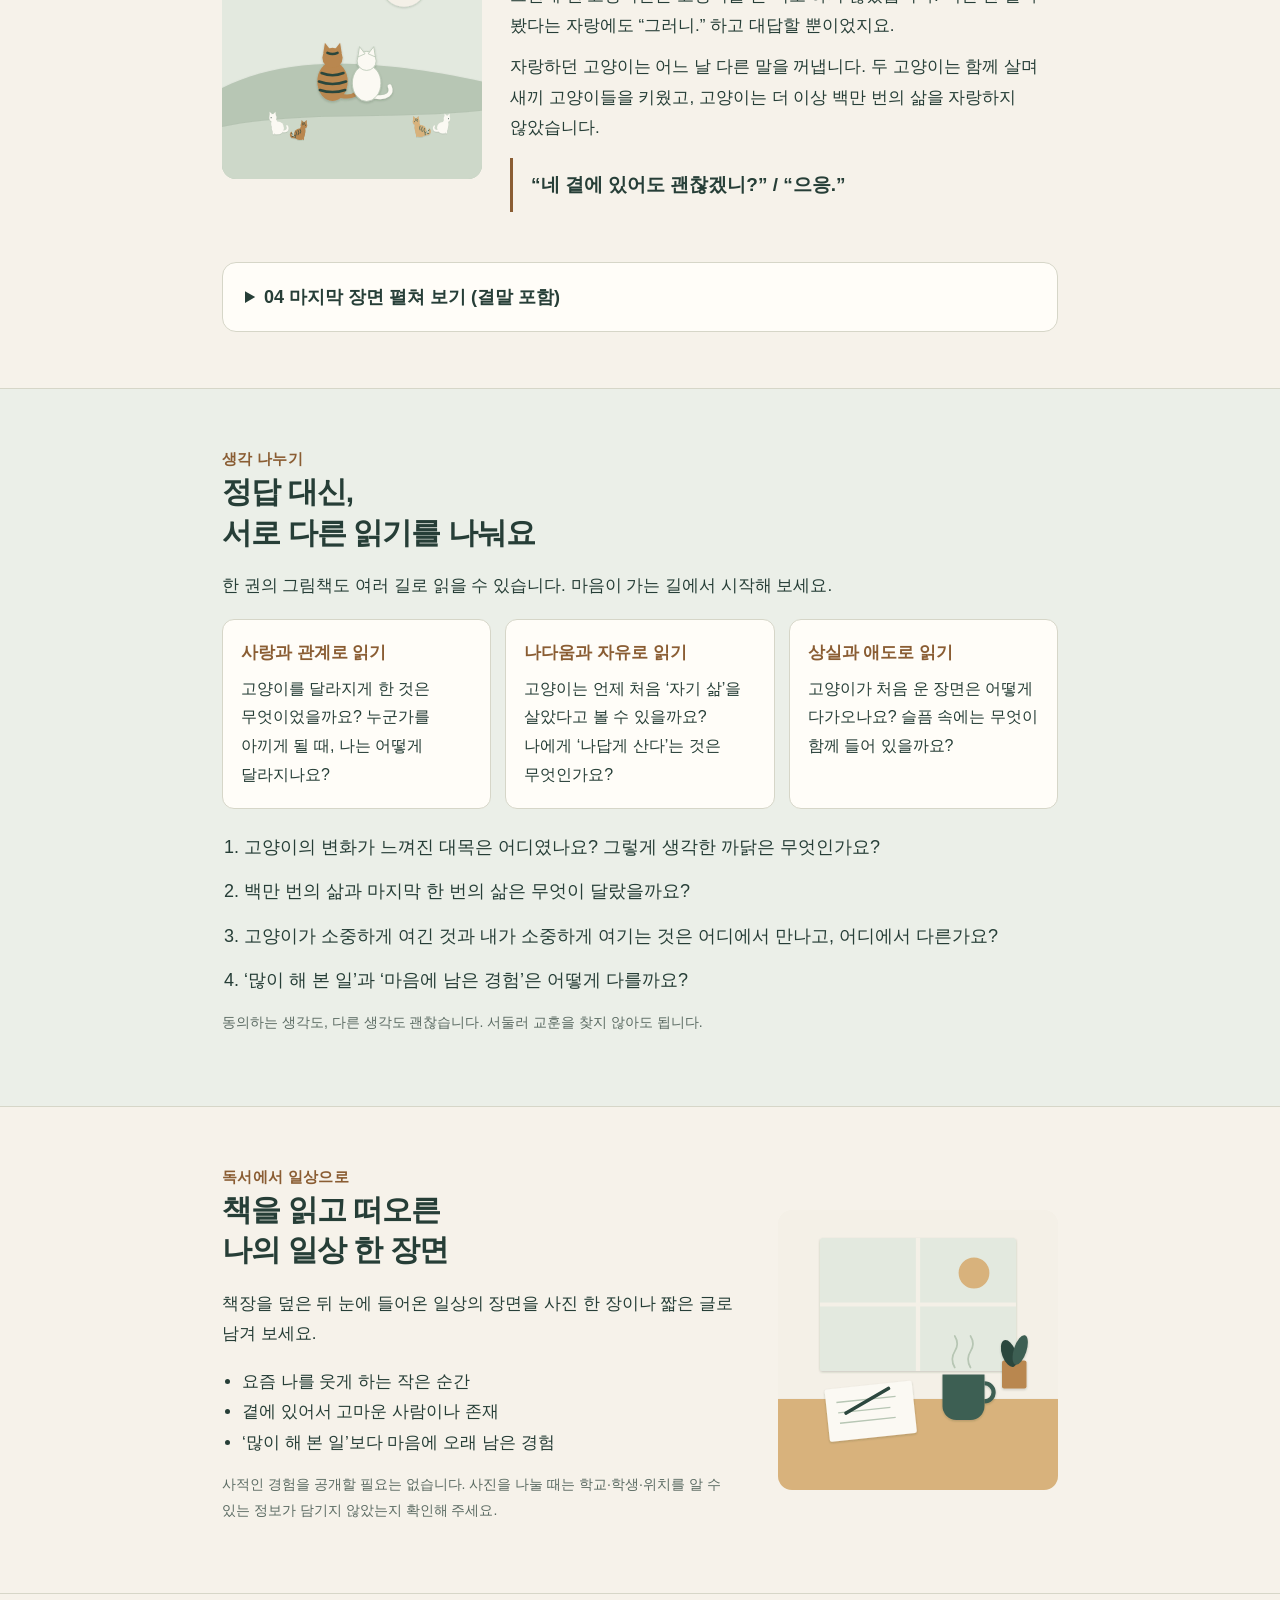
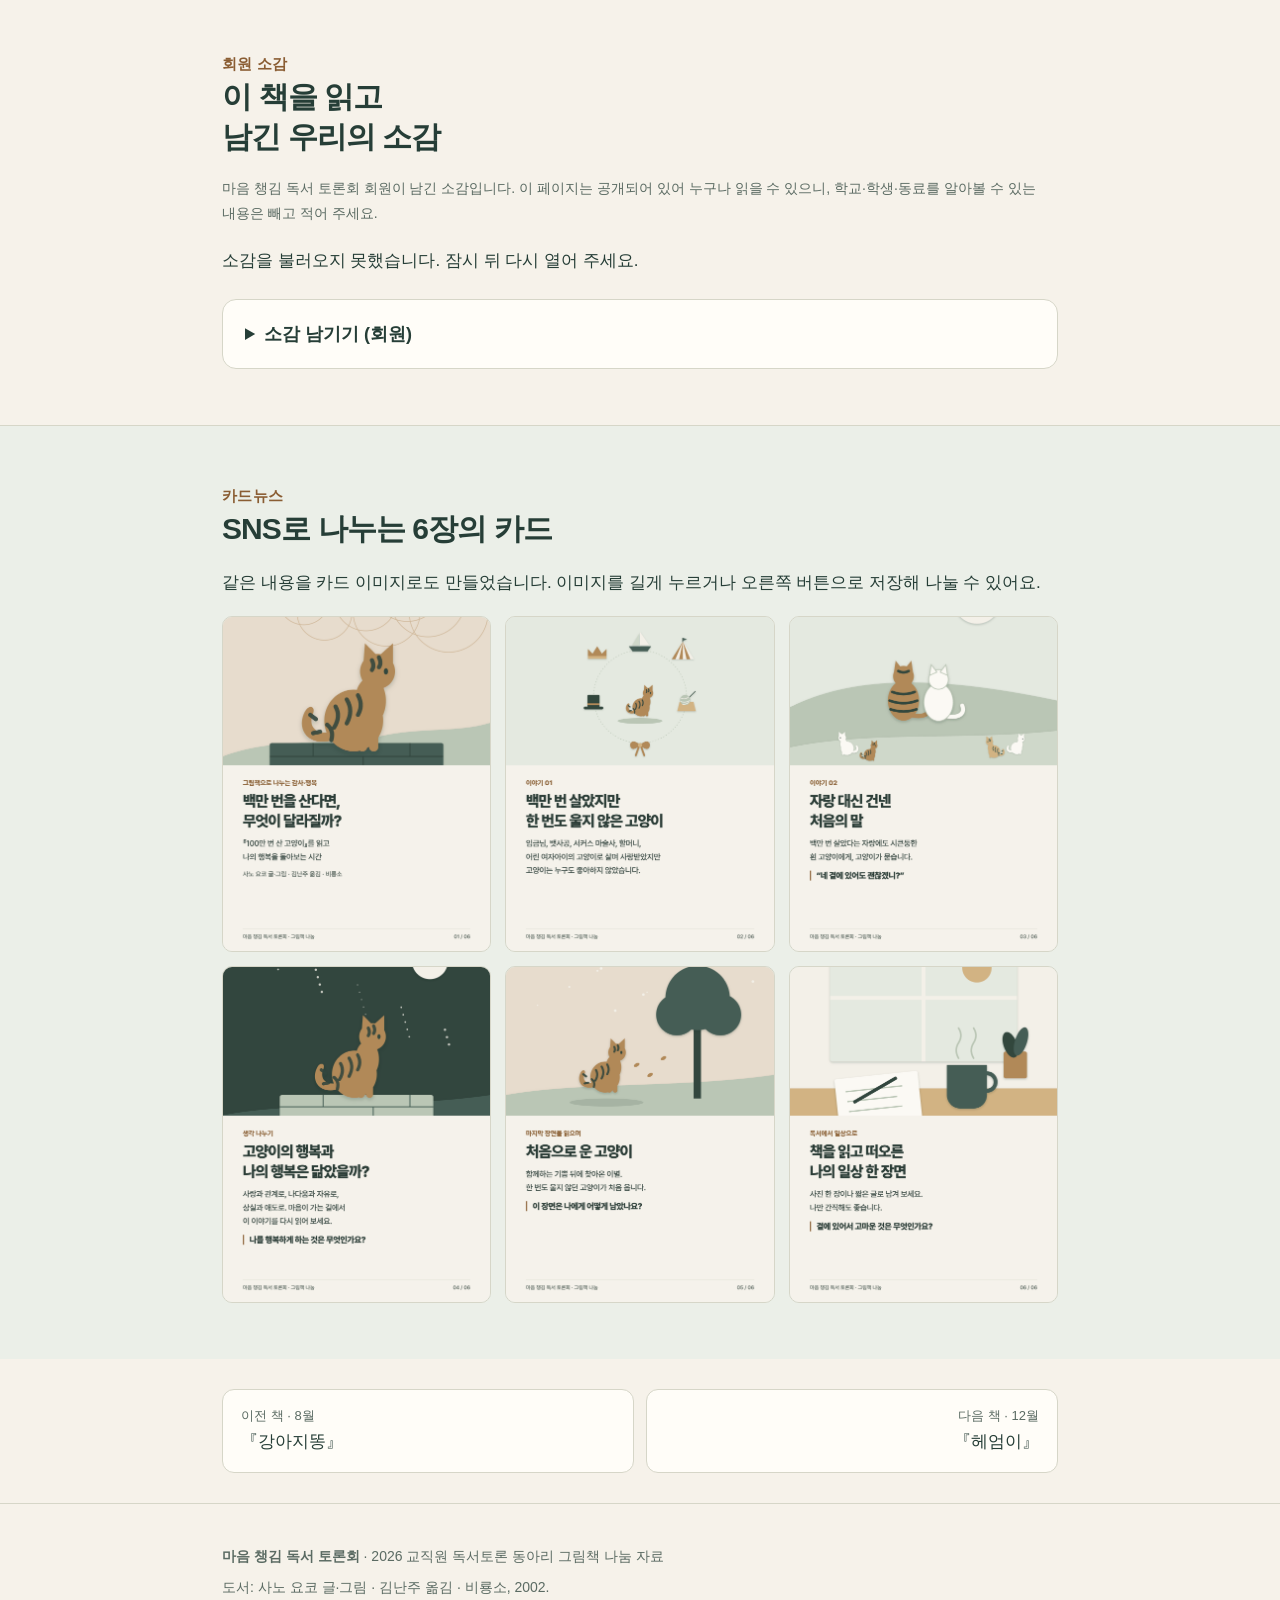
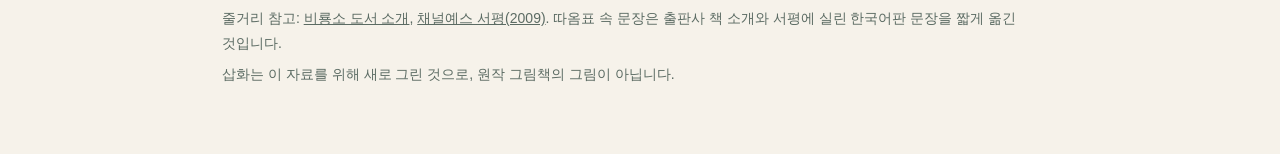
==== commit 3389d236: "첫 화면 개선: 한 해 흐름 띠, 지금 읽는 책, 공유 미리보기·아이콘, 대비·포커스" ====
--- a/cat/index.html
+++ b/cat/index.html
@@ -1,4 +1,4 @@
-<!doctype html><html lang="ko"><head><meta charset="utf-8"><meta name="viewport" content="width=device-width,initial-scale=1"><title>『100만 번 산 고양이』로 나누는 감사·행복 | 마음 챙김 독서 토론회</title><meta name="description" content="『100만 번 산 고양이』를 함께 읽고, 나를 행복하게 하는 것과 마음에 남은 관계를 돌아봅니다."><meta property="og:title" content="백만 번을 산다면, 무엇이 달라질까?"><style>:root{--paper:#f6f2ea;--paper2:#ebefe8;--ink:#263e37;--sub:#5b6b63;--accent:#9a6a3c;--line:#d6d6c8;--card:#fffdf8}
+<!doctype html><html lang="ko"><head><meta charset="utf-8"><meta name="viewport" content="width=device-width,initial-scale=1"><title>『100만 번 산 고양이』로 나누는 감사·행복 | 마음 챙김 독서 토론회</title><meta name="description" content="『100만 번 산 고양이』를 함께 읽고, 나를 행복하게 하는 것과 마음에 남은 관계를 돌아봅니다."><meta property="og:title" content="백만 번을 산다면, 무엇이 달라질까?"><link rel="icon" href="../favicon.svg" type="image/svg+xml"><link rel="apple-touch-icon" href="../apple-touch-icon.png"><style>:root{--paper:#f6f2ea;--paper2:#ebefe8;--ink:#263e37;--sub:#5b6b63;--accent:#8a5d33;--line:#d6d6c8;--card:#fffdf8}
 *{box-sizing:border-box}html{scroll-behavior:smooth}body{margin:0;background:var(--paper);color:var(--ink);font:17px/1.8 "Pretendard","Apple SD Gothic Neo","Noto Sans KR","Malgun Gothic",sans-serif;word-break:keep-all;-webkit-text-size-adjust:100%}
 .wrap{max-width:880px;margin:0 auto;padding:0 22px}header.top{padding:18px 0;border-bottom:1px solid var(--line);font-size:14px;color:var(--sub);display:flex;justify-content:space-between;gap:12px;flex-wrap:wrap}
 .hero{display:grid;grid-template-columns:1.1fr .9fr;gap:36px;align-items:center;padding:52px 0 40px}.eyebrow{color:var(--accent);font-weight:600;font-size:15px;letter-spacing:.02em}
@@ -22,18 +22,18 @@
 .grid6{display:grid;grid-template-columns:repeat(auto-fill,minmax(250px,1fr));gap:18px;margin-top:22px}.bk{display:flex;flex-direction:column;background:var(--card);border:1px solid var(--line);border-radius:16px;overflow:hidden;text-decoration:none;color:var(--ink)}.bk .thumb svg{display:block;width:100%;height:200px}.bk .in{padding:16px 18px 18px}.chip{display:inline-block;font-size:12px;font-weight:700;color:var(--accent);letter-spacing:.04em}.bk h3{margin:6px 0 6px;font-size:21px}.bk p{margin:0;color:var(--sub);font-size:15px;line-height:1.6}.bk .go{margin-top:12px;font-size:14px;font-weight:700}
 .flow{display:grid;grid-template-columns:repeat(4,1fr);gap:12px;margin-top:18px}.flow div{background:var(--card);border:1px solid var(--line);border-radius:12px;padding:16px}.flow b{display:block;color:var(--accent);font-size:13px;margin-bottom:4px}
 @media (max-width:720px){.flow{grid-template-columns:1fr 1fr}.pager{grid-template-columns:1fr}.pager .next{text-align:left}}#voices .v-list{list-style:none;padding:0;margin:20px 0 0;display:grid;gap:12px}#voices .v-list li{background:var(--card);border:1px solid var(--line);border-radius:12px;padding:16px 18px}#voices .v-meta{display:flex;gap:10px;align-items:baseline;font-size:14px;color:var(--sub);margin-bottom:6px}#voices .v-meta b{color:var(--ink);font-size:16px}#voices .v-list p{margin:0;white-space:pre-wrap}#voices .v-empty{color:var(--sub)}
-#voices form{display:grid;gap:12px;margin-top:4px}#voices label{display:grid;gap:6px;font-size:15px;font-weight:600}#voices input[type=text],#voices input[type=password],#voices textarea{font:inherit;font-weight:400;padding:10px 12px;border:1px solid var(--line);border-radius:10px;background:#fff;color:var(--ink)}#voices textarea{min-height:140px;resize:vertical}#voices .row{display:flex;gap:12px;flex-wrap:wrap;align-items:center;justify-content:space-between}#voices .keep{display:flex;gap:6px;align-items:center;font-weight:400;font-size:14px;color:var(--sub)}#voices button{font:inherit;font-weight:700;background:var(--ink);color:var(--paper);border:0;border-radius:999px;padding:10px 22px;cursor:pointer}#voices button:disabled{opacity:.5}#voices .v-msg{font-size:15px;color:var(--accent);min-height:1.5em;margin:0}.v-count{font-size:13px;color:var(--sub);font-weight:400}</style></head><body>
+#voices form{display:grid;gap:12px;margin-top:4px}#voices label{display:grid;gap:6px;font-size:15px;font-weight:600}#voices input[type=text],#voices input[type=password],#voices textarea{font:inherit;font-weight:400;padding:10px 12px;border:1px solid var(--line);border-radius:10px;background:#fff;color:var(--ink)}#voices textarea{min-height:140px;resize:vertical}#voices .row{display:flex;gap:12px;flex-wrap:wrap;align-items:center;justify-content:space-between}#voices .keep{display:flex;gap:6px;align-items:center;font-weight:400;font-size:14px;color:var(--sub)}#voices button{font:inherit;font-weight:700;background:var(--ink);color:var(--paper);border:0;border-radius:999px;padding:10px 22px;cursor:pointer}#voices button:disabled{opacity:.5}#voices .v-msg{font-size:15px;color:var(--accent);min-height:1.5em;margin:0}.v-count{font-size:13px;color:var(--sub);font-weight:400}a:focus-visible,button:focus-visible,summary:focus-visible,input:focus-visible,textarea:focus-visible{outline:3px solid var(--accent);outline-offset:3px}</style></head><body>
 <div class="wrap"><nav class="sitebar" aria-label="사이트 메뉴"><a class="home" href="../index.html">마음 챙김 독서 토론회 · 그림책 여섯 권</a><span class="shelf"><a href="../frederick/index.html">여는 책 프레드릭</a><a href="../rumphius/index.html">4월 미스 럼피우스</a><a href="../river/index.html">5월 나는 강물처럼 말해요</a><a href="../ganajittong/index.html">8월 강아지똥</a><a href="../cat/index.html" class="on" aria-current="page">10월 100만 번 산 고양이</a><a href="../swimmy/index.html">12월 헤엄이</a></span></nav></div>
 <div class="wrap"><div class="hero"><div><div class="eyebrow">10월 · 그림책으로 나누는 감사·행복</div><h1>백만 번을 산다면,<br>무엇이 달라질까?</h1><p class="lead">『100만 번 산 고양이』를 함께 읽고, 나를 행복하게 하는 것과 마음에 남은 관계를 돌아봅니다.</p>
 <dl class="biblio"><dt>책</dt><dd>『100만 번 산 고양이』</dd><dt>지은이</dt><dd>사노 요코 글·그림</dd><dt>옮김</dt><dd>김난주</dd><dt>펴낸 곳</dt><dd>비룡소, 2002 (원작 1977, 일본)</dd></dl>
 <nav class="toc" aria-label="바로 가기"><a href="#story">이야기</a><a href="#think">생각 나누기</a><a href="#daily">일상으로</a><a href="#voices">회원 소감</a><a href="#cards">카드뉴스</a></nav></div>
-<div class="art"><svg role="img" aria-label="『100만 번 산 고양이』 대표 삽화" xmlns="http://www.w3.org/2000/svg" viewBox="0 0 800 1000"><defs><filter id="f141" x="-20%" y="-20%" width="140%" height="140%"><feDropShadow dx="0" dy="3" stdDeviation="3" flood-color="#1d2e28" flood-opacity=".22"/></filter></defs><rect width="800" height="1000" fill="#e9dccb"/>
+<div class="art"><svg role="img" aria-label="『100만 번 산 고양이』 대표 삽화" xmlns="http://www.w3.org/2000/svg" viewBox="0 0 800 1000"><defs><filter id="f172" x="-20%" y="-20%" width="140%" height="140%"><feDropShadow dx="0" dy="3" stdDeviation="3" flood-color="#1d2e28" flood-opacity=".22"/></filter></defs><rect width="800" height="1000" fill="#e9dccb"/>
 <g fill="none" stroke="#b9874f" stroke-width="2" opacity=".45"><circle cx="180" cy="250" r="70"/><circle cx="242" cy="290" r="76"/><circle cx="304" cy="330" r="82"/><circle cx="366" cy="250" r="88"/><circle cx="428" cy="290" r="94"/><circle cx="490" cy="330" r="100"/><circle cx="552" cy="250" r="106"/><circle cx="614" cy="290" r="112"/><circle cx="676" cy="330" r="118"/></g>
-<circle cx="610" cy="210" r="62" fill="#d8b27c" filter="url(#f141)"/>
-<path d="M0 760 C160 700 330 730 470 700 C600 672 700 690 800 660 L800 1000 L0 1000Z" fill="#b7c6b4" filter="url(#f141)"/>
-<rect x="140" y="720" width="520" height="80" rx="6" fill="#3d5e53" filter="url(#f141)"/><path d="M140 760 h520 M270 720 v40 M420 760 v40 M560 720 v40" stroke="#2c473e" stroke-width="3"/>
-<path d="M0 860 C200 820 420 880 800 830 L800 1000 L0 1000Z" fill="#cdd8c9" filter="url(#f141)"/>
-<g transform="translate(400 640) scale(2.1 2.1)" filter="url(#f141)">
+<circle cx="610" cy="210" r="62" fill="#d8b27c" filter="url(#f172)"/>
+<path d="M0 760 C160 700 330 730 470 700 C600 672 700 690 800 660 L800 1000 L0 1000Z" fill="#b7c6b4" filter="url(#f172)"/>
+<rect x="140" y="720" width="520" height="80" rx="6" fill="#3d5e53" filter="url(#f172)"/><path d="M140 760 h520 M270 720 v40 M420 760 v40 M560 720 v40" stroke="#2c473e" stroke-width="3"/>
+<path d="M0 860 C200 820 420 880 800 830 L800 1000 L0 1000Z" fill="#cdd8c9" filter="url(#f172)"/>
+<g transform="translate(400 640) scale(2.1 2.1)" filter="url(#f172)">
 <path d="M-34 34 C-70 44 -86 18 -74 -6 C-68 -18 -58 -14 -62 -4 C-70 14 -58 28 -34 22" fill="#b9874f"/>
 <ellipse cx="-4" cy="6" rx="42" ry="44" fill="#b9874f"/>
 <ellipse cx="20" cy="-22" rx="22" ry="34" fill="#b9874f"/>
@@ -45,9 +45,9 @@
 </g>
 </svg></div></div></div>
 <section id="story"><div class="wrap"><div class="eyebrow">이야기 따라가기</div><h2>『100만 번 산 고양이』<br>이야기를 따라가 볼까요?</h2><p class="note">줄거리는 책 소개와 서평을 바탕으로 짧게 다시 썼습니다. 결말은 아래에서 펼쳐 볼 수 있어요.</p>
-<div class="story"><div class="step"><div class="art"><svg role="img" aria-label="왕관, 돛단배, 서커스 천막, 모자, 털실 바구니, 리본에 둘러싸여 앉은 얼룩 고양이" xmlns="http://www.w3.org/2000/svg" viewBox="0 0 800 800"><defs><filter id="f142" x="-20%" y="-20%" width="140%" height="140%"><feDropShadow dx="0" dy="3" stdDeviation="3" flood-color="#1d2e28" flood-opacity=".22"/></filter></defs><rect width="800" height="800" fill="#e3e9df"/><circle cx="400" cy="430" r="250" fill="none" stroke="#b7c6b4" stroke-width="3" stroke-dasharray="6 10"/>
-<g transform="translate(170 190) scale(1.25)"><g filter="url(#f142)"><polygon points="-40,20 -40,-14 -20,6 0,-26 20,6 40,-14 40,20" fill="#b9874f"/><rect x="-40" y="16" width="80" height="12" fill="#d8b27c"/></g></g><g transform="translate(400 140) scale(1.25)"><g filter="url(#f142)"><polygon points="0,-48 0,10 40,10" fill="#f4f0e7"/><polygon points="-4,-40 -4,10 -34,10" fill="#cdd8c9"/><path d="M-48 14 h96 l-16 22 h-64z" fill="#3d5e53"/></g></g><g transform="translate(630 190) scale(1.25)"><g filter="url(#f142)"><polygon points="0,-46 -48,30 48,30" fill="#f4f0e7"/><polygon points="0,-46 -16,30 0,30" fill="#b9874f"/><polygon points="0,-46 16,30 32,30" fill="#b9874f"/><polygon points="0,-46 -48,30 -32,30" fill="#b9874f"/><rect x="-2" y="-62" width="3" height="18" fill="#2c473e"/><polygon points="1,-62 18,-56 1,-50" fill="#3d5e53"/></g></g><g transform="translate(150 470) scale(1.25)"><g filter="url(#f142)"><rect x="-26" y="-40" width="52" height="52" rx="4" fill="#2c473e"/><rect x="-42" y="10" width="84" height="12" rx="6" fill="#2c473e"/><rect x="-26" y="-4" width="52" height="8" fill="#b9874f"/></g></g><g transform="translate(650 470) scale(1.25)"><g filter="url(#f142)"><path d="M-40 30 h80 l-10 -40 h-60z" fill="#d8b27c"/><circle cx="-6" cy="-18" r="22" fill="#b7c6b4"/><path d="M-24 -26 q18 8 34 -6 M-26 -12 q20 8 40 -4 M-18 0 q14 2 28 -8" stroke="#f4f0e7" stroke-width="3" fill="none"/><path d="M12 -30 l26 -26" stroke="#2c473e" stroke-width="3"/></g></g><g transform="translate(400 690) scale(1.25)"><g filter="url(#f142)"><path d="M0 0 C-30 -30 -50 -10 -40 10 C-30 26 -10 10 0 0Z" fill="#b9874f"/><path d="M0 0 C30 -30 50 -10 40 10 C30 26 10 10 0 0Z" fill="#b9874f"/><path d="M-4 4 l-14 40 M4 4 l14 40" stroke="#b9874f" stroke-width="8" stroke-linecap="round"/><circle r="9" fill="#d8b27c"/></g></g>
-<ellipse cx="400" cy="560" rx="120" ry="16" fill="#b7c6b4"/><g transform="translate(410 480) scale(1.1 1.1)" filter="url(#f142)">
+<div class="story"><div class="step"><div class="art"><svg role="img" aria-label="왕관, 돛단배, 서커스 천막, 모자, 털실 바구니, 리본에 둘러싸여 앉은 얼룩 고양이" xmlns="http://www.w3.org/2000/svg" viewBox="0 0 800 800"><defs><filter id="f173" x="-20%" y="-20%" width="140%" height="140%"><feDropShadow dx="0" dy="3" stdDeviation="3" flood-color="#1d2e28" flood-opacity=".22"/></filter></defs><rect width="800" height="800" fill="#e3e9df"/><circle cx="400" cy="430" r="250" fill="none" stroke="#b7c6b4" stroke-width="3" stroke-dasharray="6 10"/>
+<g transform="translate(170 190) scale(1.25)"><g filter="url(#f173)"><polygon points="-40,20 -40,-14 -20,6 0,-26 20,6 40,-14 40,20" fill="#b9874f"/><rect x="-40" y="16" width="80" height="12" fill="#d8b27c"/></g></g><g transform="translate(400 140) scale(1.25)"><g filter="url(#f173)"><polygon points="0,-48 0,10 40,10" fill="#f4f0e7"/><polygon points="-4,-40 -4,10 -34,10" fill="#cdd8c9"/><path d="M-48 14 h96 l-16 22 h-64z" fill="#3d5e53"/></g></g><g transform="translate(630 190) scale(1.25)"><g filter="url(#f173)"><polygon points="0,-46 -48,30 48,30" fill="#f4f0e7"/><polygon points="0,-46 -16,30 0,30" fill="#b9874f"/><polygon points="0,-46 16,30 32,30" fill="#b9874f"/><polygon points="0,-46 -48,30 -32,30" fill="#b9874f"/><rect x="-2" y="-62" width="3" height="18" fill="#2c473e"/><polygon points="1,-62 18,-56 1,-50" fill="#3d5e53"/></g></g><g transform="translate(150 470) scale(1.25)"><g filter="url(#f173)"><rect x="-26" y="-40" width="52" height="52" rx="4" fill="#2c473e"/><rect x="-42" y="10" width="84" height="12" rx="6" fill="#2c473e"/><rect x="-26" y="-4" width="52" height="8" fill="#b9874f"/></g></g><g transform="translate(650 470) scale(1.25)"><g filter="url(#f173)"><path d="M-40 30 h80 l-10 -40 h-60z" fill="#d8b27c"/><circle cx="-6" cy="-18" r="22" fill="#b7c6b4"/><path d="M-24 -26 q18 8 34 -6 M-26 -12 q20 8 40 -4 M-18 0 q14 2 28 -8" stroke="#f4f0e7" stroke-width="3" fill="none"/><path d="M12 -30 l26 -26" stroke="#2c473e" stroke-width="3"/></g></g><g transform="translate(400 690) scale(1.25)"><g filter="url(#f173)"><path d="M0 0 C-30 -30 -50 -10 -40 10 C-30 26 -10 10 0 0Z" fill="#b9874f"/><path d="M0 0 C30 -30 50 -10 40 10 C30 26 10 10 0 0Z" fill="#b9874f"/><path d="M-4 4 l-14 40 M4 4 l14 40" stroke="#b9874f" stroke-width="8" stroke-linecap="round"/><circle r="9" fill="#d8b27c"/></g></g>
+<ellipse cx="400" cy="560" rx="120" ry="16" fill="#b7c6b4"/><g transform="translate(410 480) scale(1.1 1.1)" filter="url(#f173)">
 <path d="M-34 34 C-70 44 -86 18 -74 -6 C-68 -18 -58 -14 -62 -4 C-70 14 -58 28 -34 22" fill="#b9874f"/>
 <ellipse cx="-4" cy="6" rx="42" ry="44" fill="#b9874f"/>
 <ellipse cx="20" cy="-22" rx="22" ry="34" fill="#b9874f"/>
@@ -56,7 +56,7 @@
 <polygon points="10,-78 12,-104 30,-86" fill="#b9874f"/><polygon points="34,-88 52,-104 52,-76" fill="#b9874f"/>
 <g fill="none" stroke="#2c473e" stroke-width="6" stroke-linecap="round" opacity=".9"><path d="M-30 -14 q8 14 -2 30"/><path d="M-14 -24 q10 16 0 34"/><path d="M2 -30 q8 14 0 28"/><path d="M-42 12 q10 8 6 22"/><path d="M22 -80 q4 8 0 14"/><path d="M32 -84 q4 8 0 14"/><path d="M-66 -2 l8 6"/><path d="M-62 24 l10 -2"/></g>
 <ellipse cx="42" cy="-64" rx="3" ry="4.5" fill="#2c473e"/>
-</g></svg></div><div><div class="num">01</div><h3>백만 번의 삶</h3><p>멋진 얼룩 고양이는 백만 번 죽고 백만 번 다시 태어났습니다. 임금님, 뱃사공, 서커스 마술사, 홀로 사는 할머니, 어린 여자아이까지, 고양이는 여러 주인의 고양이로 살았습니다.</p><p>주인들은 고양이를 사랑했고 고양이가 죽을 때마다 울었습니다. 하지만 고양이는 한 번도 울지 않았습니다. 누구의 고양이로 사는 것도 좋아하지 않았거든요.</p></div></div><div class="step"><div class="art"><svg role="img" aria-label="밤하늘 아래 돌담 위에 당당하게 앉은 얼룩 고양이" xmlns="http://www.w3.org/2000/svg" viewBox="0 0 800 800"><defs><filter id="f143" x="-20%" y="-20%" width="140%" height="140%"><feDropShadow dx="0" dy="3" stdDeviation="3" flood-color="#1d2e28" flood-opacity=".22"/></filter></defs><rect width="800" height="800" fill="#2c473e"/><circle cx="10" cy="30" r="1.5" fill="#f4f0e7" opacity=".8"/><circle cx="141" cy="97" r="2.5" fill="#f4f0e7" opacity=".8"/><circle cx="272" cy="164" r="3.5" fill="#f4f0e7" opacity=".8"/><circle cx="403" cy="231" r="1.5" fill="#f4f0e7" opacity=".8"/><circle cx="534" cy="298" r="2.5" fill="#f4f0e7" opacity=".8"/><circle cx="665" cy="365" r="3.5" fill="#f4f0e7" opacity=".8"/><circle cx="16" cy="52" r="1.5" fill="#f4f0e7" opacity=".8"/><circle cx="147" cy="119" r="2.5" fill="#f4f0e7" opacity=".8"/><circle cx="278" cy="186" r="3.5" fill="#f4f0e7" opacity=".8"/><circle cx="409" cy="253" r="1.5" fill="#f4f0e7" opacity=".8"/><circle cx="540" cy="320" r="2.5" fill="#f4f0e7" opacity=".8"/><circle cx="671" cy="387" r="3.5" fill="#f4f0e7" opacity=".8"/><circle cx="22" cy="74" r="1.5" fill="#f4f0e7" opacity=".8"/><circle cx="153" cy="141" r="2.5" fill="#f4f0e7" opacity=".8"/><circle cx="284" cy="208" r="3.5" fill="#f4f0e7" opacity=".8"/><circle cx="415" cy="275" r="1.5" fill="#f4f0e7" opacity=".8"/><circle cx="546" cy="342" r="2.5" fill="#f4f0e7" opacity=".8"/><circle cx="677" cy="409" r="3.5" fill="#f4f0e7" opacity=".8"/><circle cx="28" cy="96" r="1.5" fill="#f4f0e7" opacity=".8"/><circle cx="159" cy="163" r="2.5" fill="#f4f0e7" opacity=".8"/><circle cx="290" cy="230" r="3.5" fill="#f4f0e7" opacity=".8"/><circle cx="421" cy="297" r="1.5" fill="#f4f0e7" opacity=".8"/><circle cx="552" cy="364" r="2.5" fill="#f4f0e7" opacity=".8"/><circle cx="683" cy="51" r="3.5" fill="#f4f0e7" opacity=".8"/><circle cx="34" cy="118" r="1.5" fill="#f4f0e7" opacity=".8"/><circle cx="165" cy="185" r="2.5" fill="#f4f0e7" opacity=".8"/><circle cx="296" cy="252" r="3.5" fill="#f4f0e7" opacity=".8"/><circle cx="427" cy="319" r="1.5" fill="#f4f0e7" opacity=".8"/><circle cx="558" cy="386" r="2.5" fill="#f4f0e7" opacity=".8"/><circle cx="689" cy="73" r="3.5" fill="#f4f0e7" opacity=".8"/><circle cx="620" cy="160" r="54" fill="#f4f0e7" filter="url(#f143)"/><path d="M0 620 C200 580 520 600 800 560 L800 800 L0 800Z" fill="#3d5e53" filter="url(#f143)"/><rect x="170" y="560" width="460" height="70" rx="6" fill="#b7c6b4" filter="url(#f143)"/><path d="M170 595 h460 M300 560 v35 M450 595 v35 M560 560 v35" stroke="#3d5e53" stroke-width="3"/><g transform="translate(400 488) scale(1.6 1.6)" filter="url(#f143)">
+</g></svg></div><div><div class="num">01</div><h3>백만 번의 삶</h3><p>멋진 얼룩 고양이는 백만 번 죽고 백만 번 다시 태어났습니다. 임금님, 뱃사공, 서커스 마술사, 홀로 사는 할머니, 어린 여자아이까지, 고양이는 여러 주인의 고양이로 살았습니다.</p><p>주인들은 고양이를 사랑했고 고양이가 죽을 때마다 울었습니다. 하지만 고양이는 한 번도 울지 않았습니다. 누구의 고양이로 사는 것도 좋아하지 않았거든요.</p></div></div><div class="step"><div class="art"><svg role="img" aria-label="밤하늘 아래 돌담 위에 당당하게 앉은 얼룩 고양이" xmlns="http://www.w3.org/2000/svg" viewBox="0 0 800 800"><defs><filter id="f174" x="-20%" y="-20%" width="140%" height="140%"><feDropShadow dx="0" dy="3" stdDeviation="3" flood-color="#1d2e28" flood-opacity=".22"/></filter></defs><rect width="800" height="800" fill="#2c473e"/><circle cx="10" cy="30" r="1.5" fill="#f4f0e7" opacity=".8"/><circle cx="141" cy="97" r="2.5" fill="#f4f0e7" opacity=".8"/><circle cx="272" cy="164" r="3.5" fill="#f4f0e7" opacity=".8"/><circle cx="403" cy="231" r="1.5" fill="#f4f0e7" opacity=".8"/><circle cx="534" cy="298" r="2.5" fill="#f4f0e7" opacity=".8"/><circle cx="665" cy="365" r="3.5" fill="#f4f0e7" opacity=".8"/><circle cx="16" cy="52" r="1.5" fill="#f4f0e7" opacity=".8"/><circle cx="147" cy="119" r="2.5" fill="#f4f0e7" opacity=".8"/><circle cx="278" cy="186" r="3.5" fill="#f4f0e7" opacity=".8"/><circle cx="409" cy="253" r="1.5" fill="#f4f0e7" opacity=".8"/><circle cx="540" cy="320" r="2.5" fill="#f4f0e7" opacity=".8"/><circle cx="671" cy="387" r="3.5" fill="#f4f0e7" opacity=".8"/><circle cx="22" cy="74" r="1.5" fill="#f4f0e7" opacity=".8"/><circle cx="153" cy="141" r="2.5" fill="#f4f0e7" opacity=".8"/><circle cx="284" cy="208" r="3.5" fill="#f4f0e7" opacity=".8"/><circle cx="415" cy="275" r="1.5" fill="#f4f0e7" opacity=".8"/><circle cx="546" cy="342" r="2.5" fill="#f4f0e7" opacity=".8"/><circle cx="677" cy="409" r="3.5" fill="#f4f0e7" opacity=".8"/><circle cx="28" cy="96" r="1.5" fill="#f4f0e7" opacity=".8"/><circle cx="159" cy="163" r="2.5" fill="#f4f0e7" opacity=".8"/><circle cx="290" cy="230" r="3.5" fill="#f4f0e7" opacity=".8"/><circle cx="421" cy="297" r="1.5" fill="#f4f0e7" opacity=".8"/><circle cx="552" cy="364" r="2.5" fill="#f4f0e7" opacity=".8"/><circle cx="683" cy="51" r="3.5" fill="#f4f0e7" opacity=".8"/><circle cx="34" cy="118" r="1.5" fill="#f4f0e7" opacity=".8"/><circle cx="165" cy="185" r="2.5" fill="#f4f0e7" opacity=".8"/><circle cx="296" cy="252" r="3.5" fill="#f4f0e7" opacity=".8"/><circle cx="427" cy="319" r="1.5" fill="#f4f0e7" opacity=".8"/><circle cx="558" cy="386" r="2.5" fill="#f4f0e7" opacity=".8"/><circle cx="689" cy="73" r="3.5" fill="#f4f0e7" opacity=".8"/><circle cx="620" cy="160" r="54" fill="#f4f0e7" filter="url(#f174)"/><path d="M0 620 C200 580 520 600 800 560 L800 800 L0 800Z" fill="#3d5e53" filter="url(#f174)"/><rect x="170" y="560" width="460" height="70" rx="6" fill="#b7c6b4" filter="url(#f174)"/><path d="M170 595 h460 M300 560 v35 M450 595 v35 M560 560 v35" stroke="#3d5e53" stroke-width="3"/><g transform="translate(400 488) scale(1.6 1.6)" filter="url(#f174)">
 <path d="M-34 34 C-70 44 -86 18 -74 -6 C-68 -18 -58 -14 -62 -4 C-70 14 -58 28 -34 22" fill="#b9874f"/>
 <ellipse cx="-4" cy="6" rx="42" ry="44" fill="#b9874f"/>
 <ellipse cx="20" cy="-22" rx="22" ry="34" fill="#b9874f"/>
@@ -65,22 +65,22 @@
 <polygon points="10,-78 12,-104 30,-86" fill="#b9874f"/><polygon points="34,-88 52,-104 52,-76" fill="#b9874f"/>
 <g fill="none" stroke="#2c473e" stroke-width="6" stroke-linecap="round" opacity=".9"><path d="M-30 -14 q8 14 -2 30"/><path d="M-14 -24 q10 16 0 34"/><path d="M2 -30 q8 14 0 28"/><path d="M-42 12 q10 8 6 22"/><path d="M22 -80 q4 8 0 14"/><path d="M32 -84 q4 8 0 14"/><path d="M-66 -2 l8 6"/><path d="M-62 24 l10 -2"/></g>
 <ellipse cx="42" cy="-64" rx="3" ry="4.5" fill="#2c473e"/>
-</g></svg></div><div><div class="num">02</div><h3>처음으로 나만의 고양이</h3><p>어느 생에서 고양이는 누구의 고양이도 아닌 도둑고양이가 됩니다. 처음으로 ‘자기만의 고양이’가 된 고양이는 자기 자신을 무척 좋아했습니다.</p><p>그리고 자신이 백만 번이나 살았다는 것을 무척 자랑스럽게 여겼습니다.</p><blockquote>“난, 백만 번이나 죽어 봤다고!”</blockquote></div></div><div class="step"><div class="art"><svg role="img" aria-label="언덕 위에 나란히 앉은 얼룩 고양이와 흰 고양이, 주변에서 노는 새끼 고양이들" xmlns="http://www.w3.org/2000/svg" viewBox="0 0 800 800"><defs><filter id="f144" x="-20%" y="-20%" width="140%" height="140%"><feDropShadow dx="0" dy="3" stdDeviation="3" flood-color="#1d2e28" flood-opacity=".22"/></filter></defs><rect width="800" height="800" fill="#e3e9df"/><circle cx="560" cy="200" r="70" fill="#f4f0e7" filter="url(#f144)"/>
-<path d="M0 520 C180 430 420 420 800 500 L800 800 L0 800Z" fill="#b7c6b4" filter="url(#f144)"/><path d="M0 640 C240 590 520 620 800 590 L800 800 L0 800Z" fill="#cdd8c9" filter="url(#f144)"/>
-<g transform="translate(340 500) scale(1.3)" filter="url(#f144)">
+</g></svg></div><div><div class="num">02</div><h3>처음으로 나만의 고양이</h3><p>어느 생에서 고양이는 누구의 고양이도 아닌 도둑고양이가 됩니다. 처음으로 ‘자기만의 고양이’가 된 고양이는 자기 자신을 무척 좋아했습니다.</p><p>그리고 자신이 백만 번이나 살았다는 것을 무척 자랑스럽게 여겼습니다.</p><blockquote>“난, 백만 번이나 죽어 봤다고!”</blockquote></div></div><div class="step"><div class="art"><svg role="img" aria-label="언덕 위에 나란히 앉은 얼룩 고양이와 흰 고양이, 주변에서 노는 새끼 고양이들" xmlns="http://www.w3.org/2000/svg" viewBox="0 0 800 800"><defs><filter id="f175" x="-20%" y="-20%" width="140%" height="140%"><feDropShadow dx="0" dy="3" stdDeviation="3" flood-color="#1d2e28" flood-opacity=".22"/></filter></defs><rect width="800" height="800" fill="#e3e9df"/><circle cx="560" cy="200" r="70" fill="#f4f0e7" filter="url(#f175)"/>
+<path d="M0 520 C180 430 420 420 800 500 L800 800 L0 800Z" fill="#b7c6b4" filter="url(#f175)"/><path d="M0 640 C240 590 520 620 800 590 L800 800 L0 800Z" fill="#cdd8c9" filter="url(#f175)"/>
+<g transform="translate(340 500) scale(1.3)" filter="url(#f175)">
 <path d="M20 34 C52 40 66 26 58 8" fill="none" stroke="#b9874f" stroke-width="10" stroke-linecap="round"/>
 <ellipse cx="0" cy="0" rx="36" ry="46" fill="#b9874f" />
 <circle cx="0" cy="-56" r="24" fill="#b9874f" />
 <polygon points="-22,-66 -18,-92 -4,-74" fill="#b9874f" /><polygon points="22,-66 18,-92 4,-74" fill="#b9874f" />
 <g fill="none" stroke="#2c473e" stroke-width="6" stroke-linecap="round"><path d="M-26 -20 q26 10 52 0"/><path d="M-32 0 q32 12 64 0"/><path d="M-30 20 q30 10 60 0"/><path d="M-12 -68 q12 6 24 0"/></g>
-</g><g transform="translate(445 505) scale(1.22)" filter="url(#f144)">
+</g><g transform="translate(445 505) scale(1.22)" filter="url(#f175)">
 <path d="M20 34 C52 40 66 26 58 8" fill="none" stroke="#fbf9f3" stroke-width="10" stroke-linecap="round"/>
 <ellipse cx="0" cy="0" rx="36" ry="46" fill="#fbf9f3" stroke="#b7c6b4" stroke-width="2"/>
 <circle cx="0" cy="-56" r="24" fill="#fbf9f3" stroke="#b7c6b4" stroke-width="2"/>
 <polygon points="-22,-66 -18,-92 -4,-74" fill="#fbf9f3" stroke="#b7c6b4" stroke-width="2"/><polygon points="22,-66 18,-92 4,-74" fill="#fbf9f3" stroke="#b7c6b4" stroke-width="2"/>
 
 </g>
-<g transform="translate(170 640) scale(-0.45 0.45)" filter="url(#f144)">
+<g transform="translate(170 640) scale(-0.45 0.45)" filter="url(#f175)">
 <path d="M-34 34 C-70 44 -86 18 -74 -6 C-68 -18 -58 -14 -62 -4 C-70 14 -58 28 -34 22" fill="#fbf9f3"/>
 <ellipse cx="-4" cy="6" rx="42" ry="44" fill="#fbf9f3"/>
 <ellipse cx="20" cy="-22" rx="22" ry="34" fill="#fbf9f3"/>
@@ -89,7 +89,7 @@
 <polygon points="10,-78 12,-104 30,-86" fill="#fbf9f3"/><polygon points="34,-88 52,-104 52,-76" fill="#fbf9f3"/>
 
 <ellipse cx="42" cy="-64" rx="3" ry="4.5" fill="#2c473e"/>
-</g><g transform="translate(240 660) scale(0.4 0.4)" filter="url(#f144)">
+</g><g transform="translate(240 660) scale(0.4 0.4)" filter="url(#f175)">
 <path d="M-34 34 C-70 44 -86 18 -74 -6 C-68 -18 -58 -14 -62 -4 C-70 14 -58 28 -34 22" fill="#b9874f"/>
 <ellipse cx="-4" cy="6" rx="42" ry="44" fill="#b9874f"/>
 <ellipse cx="20" cy="-22" rx="22" ry="34" fill="#b9874f"/>
@@ -98,7 +98,7 @@
 <polygon points="10,-78 12,-104 30,-86" fill="#b9874f"/><polygon points="34,-88 52,-104 52,-76" fill="#b9874f"/>
 <g fill="none" stroke="#2c473e" stroke-width="6" stroke-linecap="round" opacity=".9"><path d="M-30 -14 q8 14 -2 30"/><path d="M-14 -24 q10 16 0 34"/><path d="M2 -30 q8 14 0 28"/><path d="M-42 12 q10 8 6 22"/><path d="M22 -80 q4 8 0 14"/><path d="M32 -84 q4 8 0 14"/><path d="M-66 -2 l8 6"/><path d="M-62 24 l10 -2"/></g>
 <ellipse cx="42" cy="-64" rx="3" ry="4.5" fill="#2c473e"/>
-</g><g transform="translate(610 650) scale(-0.42 0.42)" filter="url(#f144)">
+</g><g transform="translate(610 650) scale(-0.42 0.42)" filter="url(#f175)">
 <path d="M-34 34 C-70 44 -86 18 -74 -6 C-68 -18 -58 -14 -62 -4 C-70 14 -58 28 -34 22" fill="#d8b27c"/>
 <ellipse cx="-4" cy="6" rx="42" ry="44" fill="#d8b27c"/>
 <ellipse cx="20" cy="-22" rx="22" ry="34" fill="#d8b27c"/>
@@ -107,7 +107,7 @@
 <polygon points="10,-78 12,-104 30,-86" fill="#d8b27c"/><polygon points="34,-88 52,-104 52,-76" fill="#d8b27c"/>
 <g fill="none" stroke="#3d5e53" stroke-width="6" stroke-linecap="round" opacity=".9"><path d="M-30 -14 q8 14 -2 30"/><path d="M-14 -24 q10 16 0 34"/><path d="M2 -30 q8 14 0 28"/><path d="M-42 12 q10 8 6 22"/><path d="M22 -80 q4 8 0 14"/><path d="M32 -84 q4 8 0 14"/><path d="M-66 -2 l8 6"/><path d="M-62 24 l10 -2"/></g>
 <ellipse cx="42" cy="-64" rx="3" ry="4.5" fill="#3d5e53"/>
-</g><g transform="translate(680 640) scale(0.4 0.4)" filter="url(#f144)">
+</g><g transform="translate(680 640) scale(0.4 0.4)" filter="url(#f175)">
 <path d="M-34 34 C-70 44 -86 18 -74 -6 C-68 -18 -58 -14 -62 -4 C-70 14 -58 28 -34 22" fill="#fbf9f3"/>
 <ellipse cx="-4" cy="6" rx="42" ry="44" fill="#fbf9f3"/>
 <ellipse cx="20" cy="-22" rx="22" ry="34" fill="#fbf9f3"/>
@@ -116,12 +116,12 @@
 <polygon points="10,-78 12,-104 30,-86" fill="#fbf9f3"/><polygon points="34,-88 52,-104 52,-76" fill="#fbf9f3"/>
 
 <ellipse cx="42" cy="-64" rx="3" ry="4.5" fill="#2c473e"/>
-</g></svg></div><div><div class="num">03</div><h3>흰 고양이를 만나다</h3><p>그런데 흰 고양이만은 고양이를 본 척도 하지 않았습니다. 백만 번 살아 봤다는 자랑에도 “그러니.” 하고 대답할 뿐이었지요.</p><p>자랑하던 고양이는 어느 날 다른 말을 꺼냅니다. 두 고양이는 함께 살며 새끼 고양이들을 키웠고, 고양이는 더 이상 백만 번의 삶을 자랑하지 않았습니다.</p><blockquote>“네 곁에 있어도 괜찮겠니?” / “으응.”</blockquote></div></div><details><summary>04 마지막 장면 펼쳐 보기 (결말 포함)</summary><div class="step"><div class="art"><svg role="img" aria-label="해 질 녘 나무 곁에 홀로 앉은 얼룩 고양이" xmlns="http://www.w3.org/2000/svg" viewBox="0 0 800 800"><defs><filter id="f145" x="-20%" y="-20%" width="140%" height="140%"><feDropShadow dx="0" dy="3" stdDeviation="3" flood-color="#1d2e28" flood-opacity=".22"/></filter></defs><rect width="800" height="800" fill="#e9dccb"/>
+</g></svg></div><div><div class="num">03</div><h3>흰 고양이를 만나다</h3><p>그런데 흰 고양이만은 고양이를 본 척도 하지 않았습니다. 백만 번 살아 봤다는 자랑에도 “그러니.” 하고 대답할 뿐이었지요.</p><p>자랑하던 고양이는 어느 날 다른 말을 꺼냅니다. 두 고양이는 함께 살며 새끼 고양이들을 키웠고, 고양이는 더 이상 백만 번의 삶을 자랑하지 않았습니다.</p><blockquote>“네 곁에 있어도 괜찮겠니?” / “으응.”</blockquote></div></div><details><summary>04 마지막 장면 펼쳐 보기 (결말 포함)</summary><div class="step"><div class="art"><svg role="img" aria-label="해 질 녘 나무 곁에 홀로 앉은 얼룩 고양이" xmlns="http://www.w3.org/2000/svg" viewBox="0 0 800 800"><defs><filter id="f176" x="-20%" y="-20%" width="140%" height="140%"><feDropShadow dx="0" dy="3" stdDeviation="3" flood-color="#1d2e28" flood-opacity=".22"/></filter></defs><rect width="800" height="800" fill="#e9dccb"/>
 <circle cx="10" cy="40" r="2" fill="#f4f0e7"/><circle cx="147" cy="111" r="3" fill="#f4f0e7"/><circle cx="284" cy="182" r="4" fill="#f4f0e7"/><circle cx="421" cy="253" r="2" fill="#f4f0e7"/><circle cx="558" cy="324" r="3" fill="#f4f0e7"/><circle cx="695" cy="95" r="4" fill="#f4f0e7"/><circle cx="52" cy="166" r="2" fill="#f4f0e7"/><circle cx="189" cy="237" r="3" fill="#f4f0e7"/><circle cx="326" cy="308" r="4" fill="#f4f0e7"/><circle cx="463" cy="79" r="2" fill="#f4f0e7"/><circle cx="600" cy="150" r="3" fill="#f4f0e7"/><circle cx="737" cy="221" r="4" fill="#f4f0e7"/><circle cx="94" cy="292" r="2" fill="#f4f0e7"/><circle cx="231" cy="63" r="3" fill="#f4f0e7"/><circle cx="368" cy="134" r="4" fill="#f4f0e7"/><circle cx="505" cy="205" r="2" fill="#f4f0e7"/><circle cx="642" cy="276" r="3" fill="#f4f0e7"/><circle cx="779" cy="47" r="4" fill="#f4f0e7"/><circle cx="136" cy="118" r="2" fill="#f4f0e7"/><circle cx="273" cy="189" r="3" fill="#f4f0e7"/><circle cx="410" cy="260" r="4" fill="#f4f0e7"/><circle cx="547" cy="331" r="2" fill="#f4f0e7"/>
-<path d="M0 560 C220 520 520 540 800 500 L800 800 L0 800Z" fill="#b7c6b4" filter="url(#f145)"/>
-<rect x="560" y="300" width="22" height="270" fill="#2c473e"/><g filter="url(#f145)"><circle cx="572" cy="270" r="96" fill="#3d5e53"/><circle cx="510" cy="320" r="62" fill="#3d5e53"/><circle cx="640" cy="320" r="62" fill="#3d5e53"/></g>
+<path d="M0 560 C220 520 520 540 800 500 L800 800 L0 800Z" fill="#b7c6b4" filter="url(#f176)"/>
+<rect x="560" y="300" width="22" height="270" fill="#2c473e"/><g filter="url(#f176)"><circle cx="572" cy="270" r="96" fill="#3d5e53"/><circle cx="510" cy="320" r="62" fill="#3d5e53"/><circle cx="640" cy="320" r="62" fill="#3d5e53"/></g>
 <ellipse cx="470" cy="450" rx="9" ry="5" fill="#b9874f" transform="rotate(-30 470 450)"/><ellipse cx="430" cy="500" rx="9" ry="5" fill="#b9874f" transform="rotate(-30 430 500)"/><ellipse cx="390" cy="470" rx="9" ry="5" fill="#b9874f" transform="rotate(-30 390 470)"/>
-<ellipse cx="300" cy="582" rx="110" ry="12" fill="#2c473e" opacity=".15"/><g transform="translate(300 500) scale(1.05 1.05)" filter="url(#f145)">
+<ellipse cx="300" cy="582" rx="110" ry="12" fill="#2c473e" opacity=".15"/><g transform="translate(300 500) scale(1.05 1.05)" filter="url(#f176)">
 <path d="M-34 34 C-70 44 -86 18 -74 -6 C-68 -18 -58 -14 -62 -4 C-70 14 -58 28 -34 22" fill="#b9874f"/>
 <ellipse cx="-4" cy="6" rx="42" ry="44" fill="#b9874f"/>
 <ellipse cx="20" cy="-22" rx="22" ry="34" fill="#b9874f"/>
@@ -133,17 +133,17 @@
 </g></svg></div><div><p>새끼 고양이들은 자라서 떠나고, 흰 고양이는 나이가 들어 갑니다. 고양이는 흰 고양이와 오래오래 함께 살고 싶었습니다.</p><p>어느 날 흰 고양이가 고양이 곁에서 조용히 숨을 거두자, 한 번도 울지 않던 고양이는 처음으로 울었습니다. 밤과 아침이 몇 번이나 지나도록 울던 고양이도 흰 고양이 곁에서 조용히 숨을 거두었고, 다시는 태어나지 않았습니다.</p></div></div></details></div></div></section>
 <section id="think" class="alt"><div class="wrap"><div class="eyebrow">생각 나누기</div><h2>정답 대신,<br>서로 다른 읽기를 나눠요</h2><p>한 권의 그림책도 여러 길로 읽을 수 있습니다. 마음이 가는 길에서 시작해 보세요.</p>
 <div class="lens"><div><b>사랑과 관계로 읽기</b><p>고양이를 달라지게 한 것은 무엇이었을까요? 누군가를 아끼게 될 때, 나는 어떻게 달라지나요?</p></div><div><b>나다움과 자유로 읽기</b><p>고양이는 언제 처음 ‘자기 삶’을 살았다고 볼 수 있을까요? 나에게 ‘나답게 산다’는 것은 무엇인가요?</p></div><div><b>상실과 애도로 읽기</b><p>고양이가 처음 운 장면은 어떻게 다가오나요? 슬픔 속에는 무엇이 함께 들어 있을까요?</p></div></div><ol class="q"><li>고양이의 변화가 느껴진 대목은 어디였나요? 그렇게 생각한 까닭은 무엇인가요?</li><li>백만 번의 삶과 마지막 한 번의 삶은 무엇이 달랐을까요?</li><li>고양이가 소중하게 여긴 것과 내가 소중하게 여기는 것은 어디에서 만나고, 어디에서 다른가요?</li><li>‘많이 해 본 일’과 ‘마음에 남은 경험’은 어떻게 다를까요?</li></ol><p class="note">동의하는 생각도, 다른 생각도 괜찮습니다. 서둘러 교훈을 찾지 않아도 됩니다.</p></div></section>
-<section id="daily"><div class="wrap daily"><div><div class="eyebrow">독서에서 일상으로</div><h2>책을 읽고 떠오른<br>나의 일상 한 장면</h2><p>책장을 덮은 뒤 눈에 들어온 일상의 장면을 사진 한 장이나 짧은 글로 남겨 보세요.</p><ul><li>요즘 나를 웃게 하는 작은 순간</li><li>곁에 있어서 고마운 사람이나 존재</li><li>‘많이 해 본 일’보다 마음에 오래 남은 경험</li></ul><p class="note">사적인 경험을 공개할 필요는 없습니다. 사진을 나눌 때는 학교·학생·위치를 알 수 있는 정보가 담기지 않았는지 확인해 주세요.</p></div><div class="art"><svg role="img" aria-label="일상의 한 장면을 담은 삽화" xmlns="http://www.w3.org/2000/svg" viewBox="0 0 800 800"><defs><filter id="f146" x="-20%" y="-20%" width="140%" height="140%"><feDropShadow dx="0" dy="3" stdDeviation="3" flood-color="#1d2e28" flood-opacity=".22"/></filter></defs><rect width="800" height="800" fill="#f4f0e7"/>
-<rect x="120" y="80" width="560" height="380" rx="8" fill="#e3e9df" filter="url(#f146)"/><path d="M400 80 v380 M120 270 h560" stroke="#f4f0e7" stroke-width="12"/><circle cx="560" cy="180" r="44" fill="#d8b27c"/>
-<rect x="0" y="540" width="800" height="260" fill="#d8b27c" filter="url(#f146)"/>
-<g filter="url(#f146)"><rect x="140" y="500" width="250" height="150" rx="6" fill="#fbf9f3" transform="rotate(-6 265 575)"/></g><path d="M170 540 h170 M172 570 h150 M174 600 h160" stroke="#b7c6b4" stroke-width="4" transform="rotate(-6 265 575)"/>
+<section id="daily"><div class="wrap daily"><div><div class="eyebrow">독서에서 일상으로</div><h2>책을 읽고 떠오른<br>나의 일상 한 장면</h2><p>책장을 덮은 뒤 눈에 들어온 일상의 장면을 사진 한 장이나 짧은 글로 남겨 보세요.</p><ul><li>요즘 나를 웃게 하는 작은 순간</li><li>곁에 있어서 고마운 사람이나 존재</li><li>‘많이 해 본 일’보다 마음에 오래 남은 경험</li></ul><p class="note">사적인 경험을 공개할 필요는 없습니다. 사진을 나눌 때는 학교·학생·위치를 알 수 있는 정보가 담기지 않았는지 확인해 주세요.</p></div><div class="art"><svg role="img" aria-label="일상의 한 장면을 담은 삽화" xmlns="http://www.w3.org/2000/svg" viewBox="0 0 800 800"><defs><filter id="f177" x="-20%" y="-20%" width="140%" height="140%"><feDropShadow dx="0" dy="3" stdDeviation="3" flood-color="#1d2e28" flood-opacity=".22"/></filter></defs><rect width="800" height="800" fill="#f4f0e7"/>
+<rect x="120" y="80" width="560" height="380" rx="8" fill="#e3e9df" filter="url(#f177)"/><path d="M400 80 v380 M120 270 h560" stroke="#f4f0e7" stroke-width="12"/><circle cx="560" cy="180" r="44" fill="#d8b27c"/>
+<rect x="0" y="540" width="800" height="260" fill="#d8b27c" filter="url(#f177)"/>
+<g filter="url(#f177)"><rect x="140" y="500" width="250" height="150" rx="6" fill="#fbf9f3" transform="rotate(-6 265 575)"/></g><path d="M170 540 h170 M172 570 h150 M174 600 h160" stroke="#b7c6b4" stroke-width="4" transform="rotate(-6 265 575)"/>
 <rect x="250" y="470" width="10" height="150" rx="4" fill="#2c473e" transform="rotate(60 255 545)"/>
-<g filter="url(#f146)"><path d="M470 470 h120 v90 a40 40 0 0 1 -40 40 h-40 a40 40 0 0 1 -40 -40z" fill="#3d5e53"/><path d="M590 495 a26 26 0 0 1 0 52" fill="none" stroke="#3d5e53" stroke-width="12"/></g>
+<g filter="url(#f177)"><path d="M470 470 h120 v90 a40 40 0 0 1 -40 40 h-40 a40 40 0 0 1 -40 -40z" fill="#3d5e53"/><path d="M590 495 a26 26 0 0 1 0 52" fill="none" stroke="#3d5e53" stroke-width="12"/></g>
 <path d="M505 450 q-14 -24 0 -46 q14 -22 0 -44 M550 450 q-14 -24 0 -46 q14 -22 0 -44" fill="none" stroke="#b7c6b4" stroke-width="5" stroke-linecap="round"/>
-<g filter="url(#f146)"><rect x="640" y="430" width="70" height="80" rx="6" fill="#b9874f"/><ellipse cx="660" cy="410" rx="20" ry="40" fill="#2c473e" transform="rotate(-20 660 410)"/><ellipse cx="692" cy="400" rx="18" ry="44" fill="#3d5e53" transform="rotate(18 692 400)"/></g></svg></div></div></section>
+<g filter="url(#f177)"><rect x="640" y="430" width="70" height="80" rx="6" fill="#b9874f"/><ellipse cx="660" cy="410" rx="20" ry="40" fill="#2c473e" transform="rotate(-20 660 410)"/><ellipse cx="692" cy="400" rx="18" ry="44" fill="#3d5e53" transform="rotate(18 692 400)"/></g></svg></div></div></section>
 <section id="voices" data-book="cat"><div class="wrap"><div class="eyebrow">회원 소감</div><h2>이 책을 읽고<br>남긴 우리의 소감</h2><p class="note">마음 챙김 독서 토론회 회원이 남긴 소감입니다. 이 페이지는 공개되어 있어 누구나 읽을 수 있으니, 학교·학생·동료를 알아볼 수 있는 내용은 빼고 적어 주세요.</p>
 <ul class="v-list" aria-live="polite"><li><p class="v-empty">소감을 불러오는 중…</p></li></ul>
-<details style="margin-top:22px"><summary>소감 남기기 (회원)</summary><form><label>이름 또는 별칭<input type="text" name="name" maxlength="20" autocomplete="nickname"></label><label><span class="row"><span>소감</span><span class="v-count">0 / 1000</span></span><textarea name="text" maxlength="1000" placeholder="마음에 남은 대목, 떠오른 생각, 아직 남은 질문을 자유롭게 적어 주세요."></textarea></label><label>회원 코드<input type="password" name="code" autocomplete="off"></label><div class="row"><span class="keep"><input type="checkbox" name="keep" id="keep"><label for="keep" style="font-weight:400;display:inline">이 기기에 회원 코드 기억하기</label></span><button type="submit">소감 남기기</button></div><p class="v-msg" role="status"></p><p class="note" style="margin:0">남긴 소감을 고치거나 지우고 싶으면 대표 선생님께 알려 주세요.</p></form></details></div></section>
+<details style="margin-top:22px"><summary>소감 남기기 (회원)</summary><form><label>별명<input type="text" name="name" maxlength="20" autocomplete="nickname" placeholder="모임에서 정한 별명"></label><label><span class="row"><span>소감</span><span class="v-count">0 / 1000</span></span><textarea name="text" maxlength="1000" placeholder="마음에 남은 대목, 떠오른 생각, 아직 남은 질문을 자유롭게 적어 주세요."></textarea></label><label>공통 코드<input type="password" name="code" autocomplete="off" placeholder="공지된 공통 코드 (띄어쓰기 상관없음)"></label><div class="row"><span class="keep"><input type="checkbox" name="keep" id="keep"><label for="keep" style="font-weight:400;display:inline">이 기기에 공통 코드 기억하기</label></span><button type="submit">소감 남기기</button></div><p class="v-msg" role="status"></p><p class="note" style="margin:0">별명은 이 기기에 기억됩니다. 남긴 소감을 고치거나 지우고 싶으면 대표 선생님께 알려 주세요.</p></form></details></div></section>
 <section id="cards" class="alt"><div class="wrap"><div class="eyebrow">카드뉴스</div><h2>SNS로 나누는 6장의 카드</h2><p>같은 내용을 카드 이미지로도 만들었습니다. 이미지를 길게 누르거나 오른쪽 버튼으로 저장해 나눌 수 있어요.</p>
 <div class="cards"><img src="cards/card01.png" alt="『100만 번 산 고양이』 나눔 카드 1" loading="lazy"><img src="cards/card02.png" alt="『100만 번 산 고양이』 나눔 카드 2" loading="lazy"><img src="cards/card03.png" alt="『100만 번 산 고양이』 나눔 카드 3" loading="lazy"><img src="cards/card04.png" alt="『100만 번 산 고양이』 나눔 카드 4" loading="lazy"><img src="cards/card05.png" alt="『100만 번 산 고양이』 나눔 카드 5" loading="lazy"><img src="cards/card06.png" alt="『100만 번 산 고양이』 나눔 카드 6" loading="lazy"></div></div></section>
 <div class="wrap"><nav class="pager" aria-label="이전·다음 책"><a href="../ganajittong/index.html"><small>이전 책 · 8월</small>『강아지똥』</a><a class="next" href="../swimmy/index.html"><small>다음 책 · 12월</small>『헤엄이』</a></nav></div>
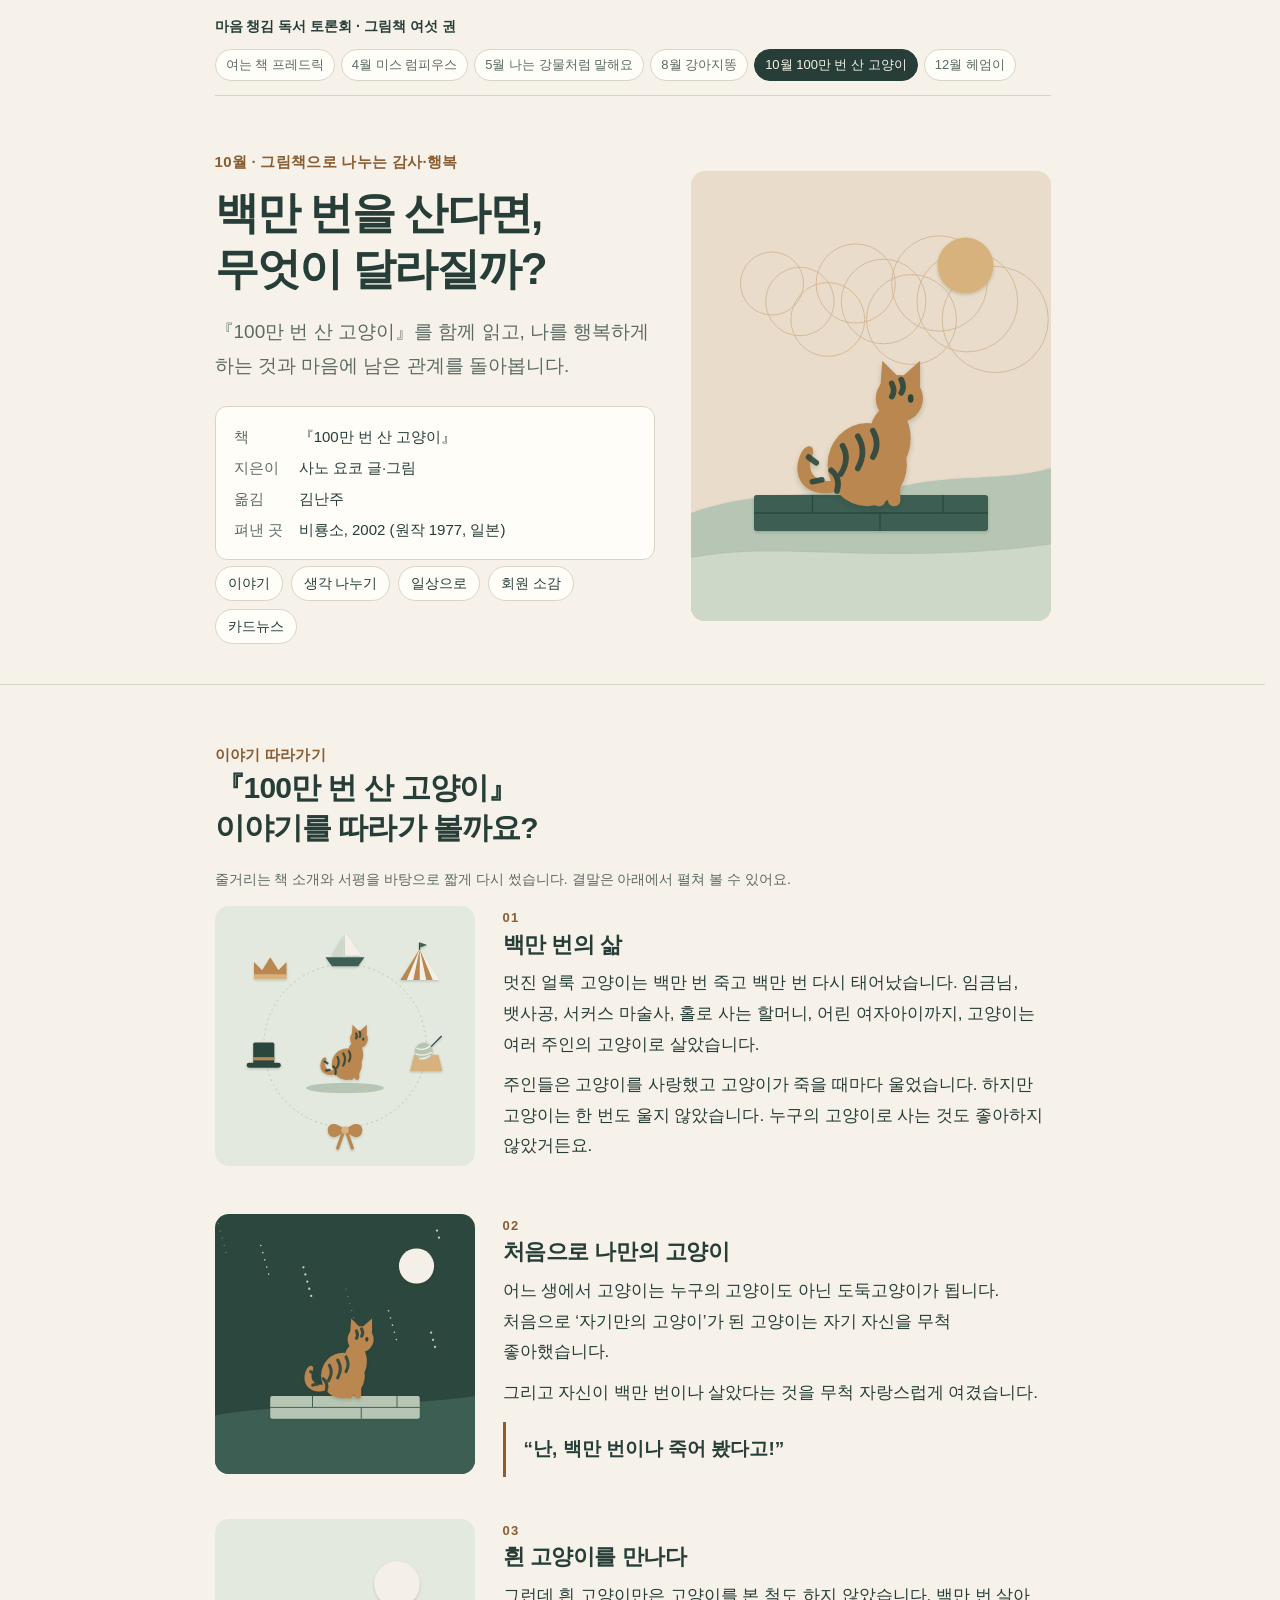
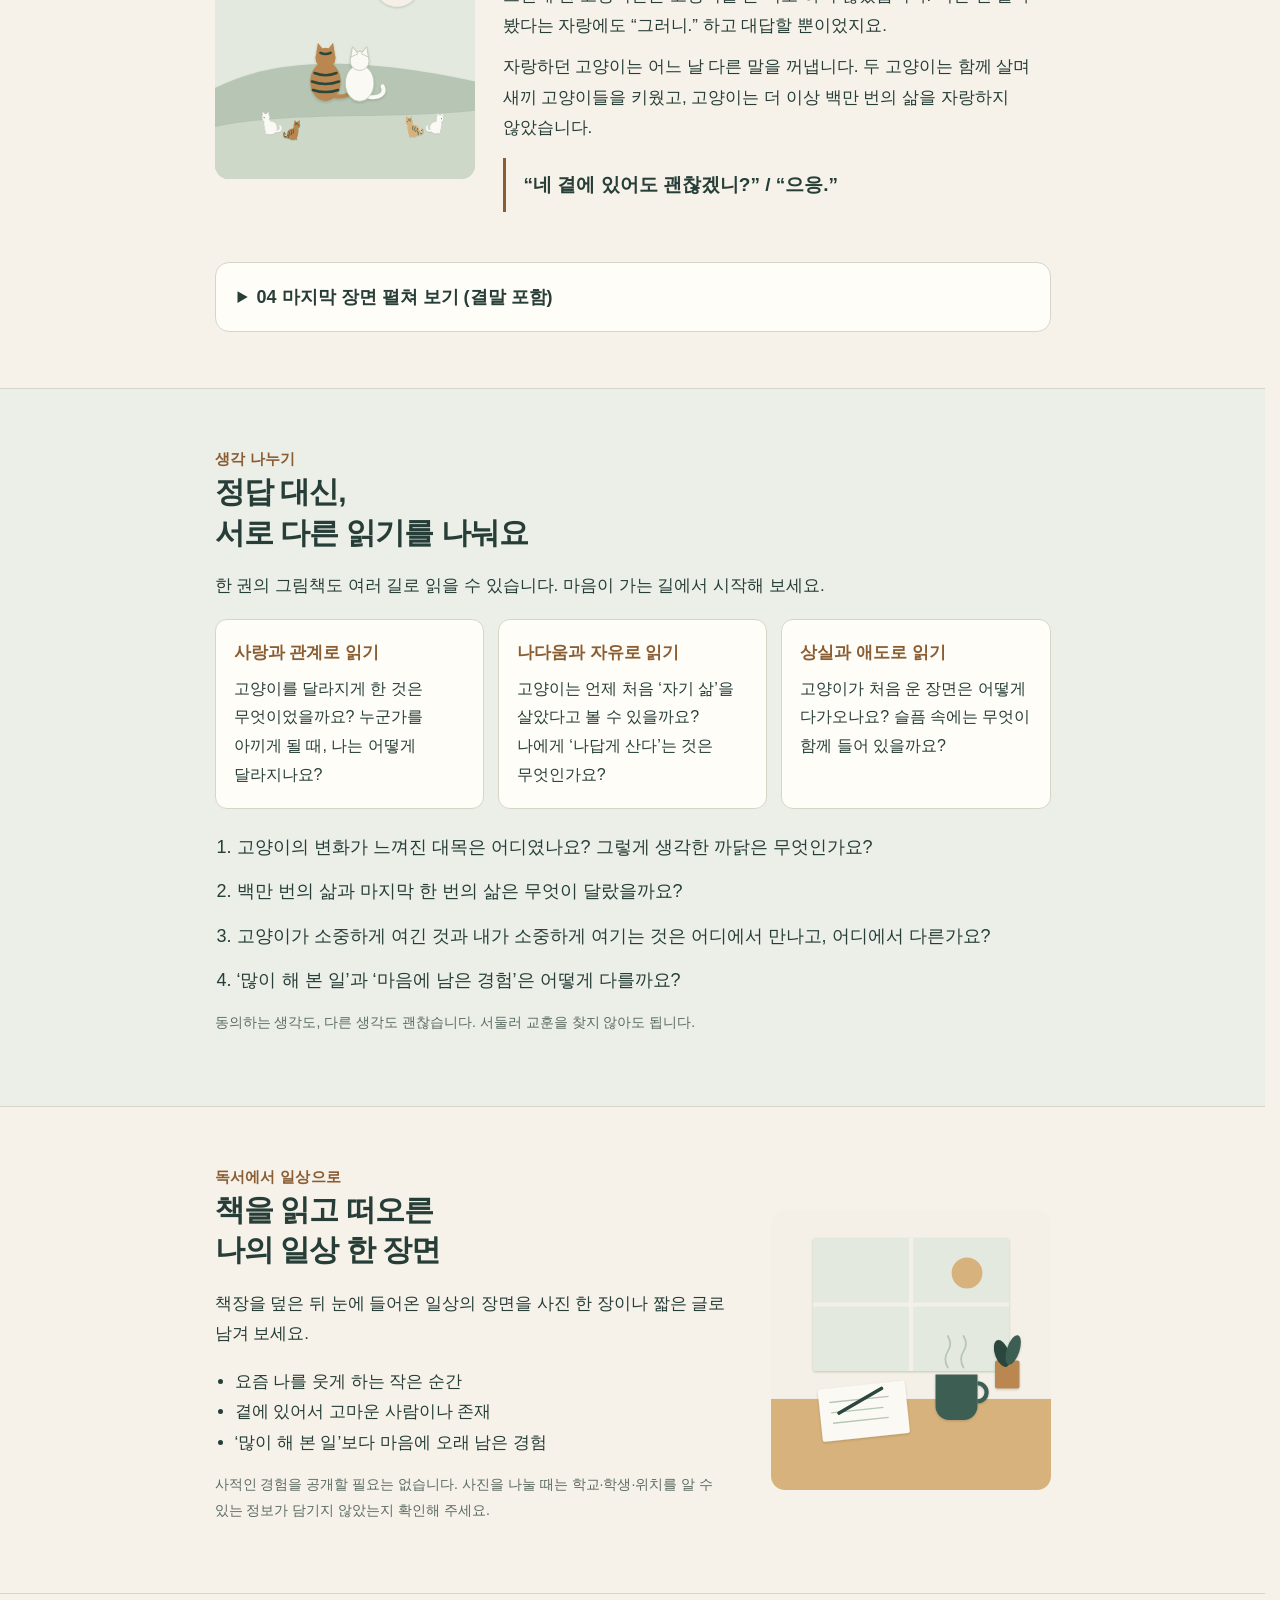
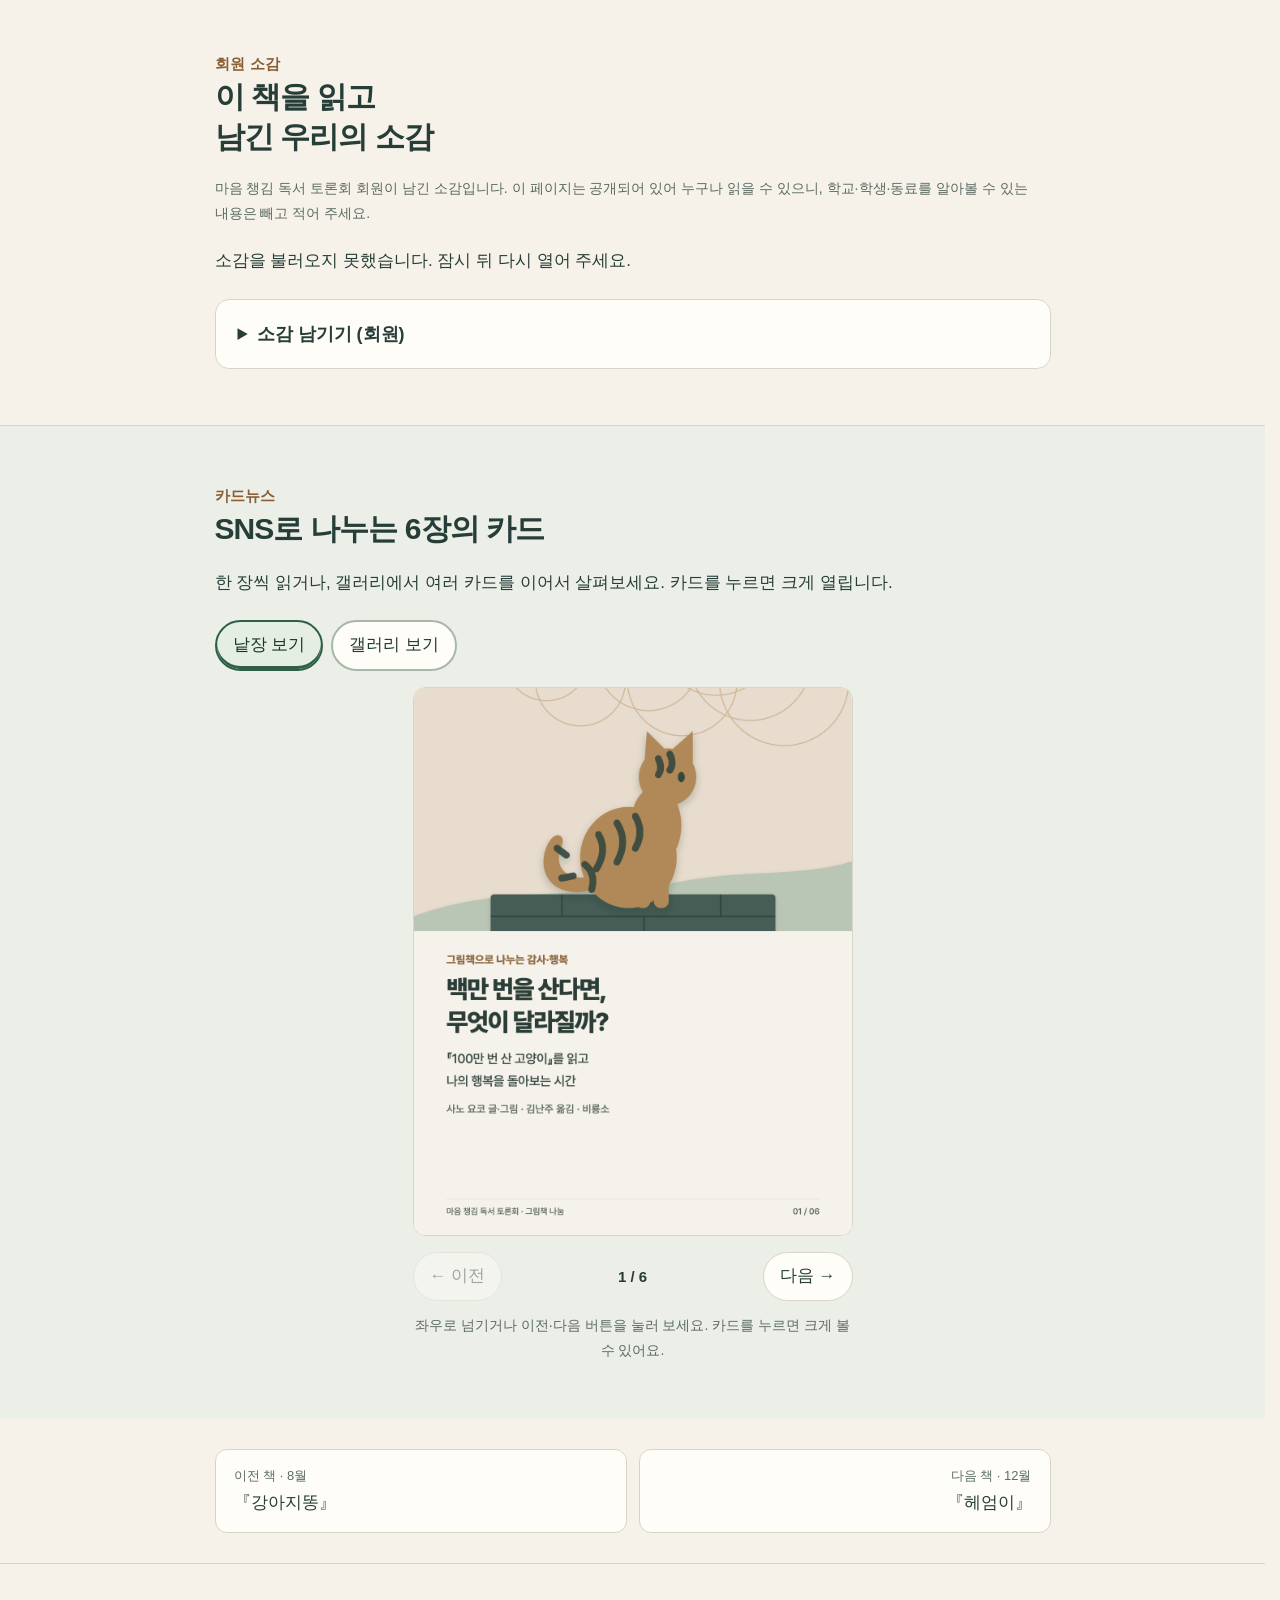
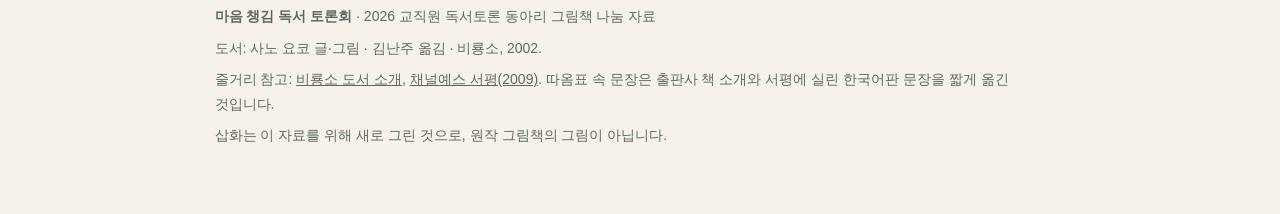
==== commit 49f91f68: "그림책 여섯 권 카드 낱장·갤러리·확대 보기 통일 및 버튼 가독성 개선 프레드릭·미스 럼피우스·나는 강물처럼 말해요·강아지똥·100만 번 산 고양이·헤엄이에 동일한 카드 보기 적용" ====
--- a/cat/index.html
+++ b/cat/index.html
@@ -22,7 +22,7 @@
 .grid6{display:grid;grid-template-columns:repeat(auto-fill,minmax(250px,1fr));gap:18px;margin-top:22px}.bk{display:flex;flex-direction:column;background:var(--card);border:1px solid var(--line);border-radius:16px;overflow:hidden;text-decoration:none;color:var(--ink)}.bk .thumb svg{display:block;width:100%;height:200px}.bk .in{padding:16px 18px 18px}.chip{display:inline-block;font-size:12px;font-weight:700;color:var(--accent);letter-spacing:.04em}.bk h3{margin:6px 0 6px;font-size:21px}.bk p{margin:0;color:var(--sub);font-size:15px;line-height:1.6}.bk .go{margin-top:12px;font-size:14px;font-weight:700}
 .flow{display:grid;grid-template-columns:repeat(4,1fr);gap:12px;margin-top:18px}.flow div{background:var(--card);border:1px solid var(--line);border-radius:12px;padding:16px}.flow b{display:block;color:var(--accent);font-size:13px;margin-bottom:4px}
 @media (max-width:720px){.flow{grid-template-columns:1fr 1fr}.pager{grid-template-columns:1fr}.pager .next{text-align:left}}#voices .v-list{list-style:none;padding:0;margin:20px 0 0;display:grid;gap:12px}#voices .v-list li{background:var(--card);border:1px solid var(--line);border-radius:12px;padding:16px 18px}#voices .v-meta{display:flex;gap:10px;align-items:baseline;font-size:14px;color:var(--sub);margin-bottom:6px}#voices .v-meta b{color:var(--ink);font-size:16px}#voices .v-list p{margin:0;white-space:pre-wrap}#voices .v-empty{color:var(--sub)}
-#voices form{display:grid;gap:12px;margin-top:4px}#voices label{display:grid;gap:6px;font-size:15px;font-weight:600}#voices input[type=text],#voices input[type=password],#voices textarea{font:inherit;font-weight:400;padding:10px 12px;border:1px solid var(--line);border-radius:10px;background:#fff;color:var(--ink)}#voices textarea{min-height:140px;resize:vertical}#voices .row{display:flex;gap:12px;flex-wrap:wrap;align-items:center;justify-content:space-between}#voices .keep{display:flex;gap:6px;align-items:center;font-weight:400;font-size:14px;color:var(--sub)}#voices button{font:inherit;font-weight:700;background:var(--ink);color:var(--paper);border:0;border-radius:999px;padding:10px 22px;cursor:pointer}#voices button:disabled{opacity:.5}#voices .v-msg{font-size:15px;color:var(--accent);min-height:1.5em;margin:0}.v-count{font-size:13px;color:var(--sub);font-weight:400}a:focus-visible,button:focus-visible,summary:focus-visible,input:focus-visible,textarea:focus-visible{outline:3px solid var(--accent);outline-offset:3px}</style></head><body>
+#voices form{display:grid;gap:12px;margin-top:4px}#voices label{display:grid;gap:6px;font-size:15px;font-weight:600}#voices input[type=text],#voices input[type=password],#voices textarea{font:inherit;font-weight:400;padding:10px 12px;border:1px solid var(--line);border-radius:10px;background:#fff;color:var(--ink)}#voices textarea{min-height:140px;resize:vertical}#voices .row{display:flex;gap:12px;flex-wrap:wrap;align-items:center;justify-content:space-between}#voices .keep{display:flex;gap:6px;align-items:center;font-weight:400;font-size:14px;color:var(--sub)}#voices button{font:inherit;font-weight:700;background:var(--ink);color:var(--paper);border:0;border-radius:999px;padding:10px 22px;cursor:pointer}#voices button:disabled{opacity:.5}#voices .v-msg{font-size:15px;color:var(--accent);min-height:1.5em;margin:0}.v-count{font-size:13px;color:var(--sub);font-weight:400}a:focus-visible,button:focus-visible,summary:focus-visible,input:focus-visible,textarea:focus-visible{outline:3px solid var(--accent);outline-offset:3px}</style><link rel="stylesheet" href="../card-gallery.css?v=20261026c"></head><body>
 <div class="wrap"><nav class="sitebar" aria-label="사이트 메뉴"><a class="home" href="../index.html">마음 챙김 독서 토론회 · 그림책 여섯 권</a><span class="shelf"><a href="../frederick/index.html">여는 책 프레드릭</a><a href="../rumphius/index.html">4월 미스 럼피우스</a><a href="../river/index.html">5월 나는 강물처럼 말해요</a><a href="../ganajittong/index.html">8월 강아지똥</a><a href="../cat/index.html" class="on" aria-current="page">10월 100만 번 산 고양이</a><a href="../swimmy/index.html">12월 헤엄이</a></span></nav></div>
 <div class="wrap"><div class="hero"><div><div class="eyebrow">10월 · 그림책으로 나누는 감사·행복</div><h1>백만 번을 산다면,<br>무엇이 달라질까?</h1><p class="lead">『100만 번 산 고양이』를 함께 읽고, 나를 행복하게 하는 것과 마음에 남은 관계를 돌아봅니다.</p>
 <dl class="biblio"><dt>책</dt><dd>『100만 번 산 고양이』</dd><dt>지은이</dt><dd>사노 요코 글·그림</dd><dt>옮김</dt><dd>김난주</dd><dt>펴낸 곳</dt><dd>비룡소, 2002 (원작 1977, 일본)</dd></dl>
@@ -144,7 +144,12 @@
 <section id="voices" data-book="cat"><div class="wrap"><div class="eyebrow">회원 소감</div><h2>이 책을 읽고<br>남긴 우리의 소감</h2><p class="note">마음 챙김 독서 토론회 회원이 남긴 소감입니다. 이 페이지는 공개되어 있어 누구나 읽을 수 있으니, 학교·학생·동료를 알아볼 수 있는 내용은 빼고 적어 주세요.</p>
 <ul class="v-list" aria-live="polite"><li><p class="v-empty">소감을 불러오는 중…</p></li></ul>
 <details style="margin-top:22px"><summary>소감 남기기 (회원)</summary><form><label>별명<input type="text" name="name" maxlength="20" autocomplete="nickname" placeholder="모임에서 정한 별명"></label><label><span class="row"><span>소감</span><span class="v-count">0 / 1000</span></span><textarea name="text" maxlength="1000" placeholder="마음에 남은 대목, 떠오른 생각, 아직 남은 질문을 자유롭게 적어 주세요."></textarea></label><label>공통 코드<input type="password" name="code" autocomplete="off" placeholder="공지된 공통 코드 (띄어쓰기 상관없음)"></label><div class="row"><span class="keep"><input type="checkbox" name="keep" id="keep"><label for="keep" style="font-weight:400;display:inline">이 기기에 공통 코드 기억하기</label></span><button type="submit">소감 남기기</button></div><p class="v-msg" role="status"></p><p class="note" style="margin:0">별명은 이 기기에 기억됩니다. 남긴 소감을 고치거나 지우고 싶으면 대표 선생님께 알려 주세요.</p></form></details></div></section>
-<section id="cards" class="alt"><div class="wrap"><div class="eyebrow">카드뉴스</div><h2>SNS로 나누는 6장의 카드</h2><p>같은 내용을 카드 이미지로도 만들었습니다. 이미지를 길게 누르거나 오른쪽 버튼으로 저장해 나눌 수 있어요.</p>
-<div class="cards"><img src="cards/card01.png" alt="『100만 번 산 고양이』 나눔 카드 1" loading="lazy"><img src="cards/card02.png" alt="『100만 번 산 고양이』 나눔 카드 2" loading="lazy"><img src="cards/card03.png" alt="『100만 번 산 고양이』 나눔 카드 3" loading="lazy"><img src="cards/card04.png" alt="『100만 번 산 고양이』 나눔 카드 4" loading="lazy"><img src="cards/card05.png" alt="『100만 번 산 고양이』 나눔 카드 5" loading="lazy"><img src="cards/card06.png" alt="『100만 번 산 고양이』 나눔 카드 6" loading="lazy"></div></div></section>
+<section id="cards" class="alt"><div class="wrap"><div class="eyebrow">카드뉴스</div><h2>SNS로 나누는 6장의 카드</h2><p>한 장씩 읽거나, 갤러리에서 여러 카드를 이어서 살펴보세요. 카드를 누르면 크게 열립니다.</p>
+<div class="card-views" role="group" aria-label="카드 보기 방식"><button type="button" data-view="single" aria-pressed="true" aria-controls="sns-card-gallery">낱장 보기</button><button type="button" data-view="gallery" aria-pressed="false" aria-controls="sns-card-gallery">갤러리 보기</button></div>
+<div class="card-gallery" id="sns-card-gallery" data-view="single" role="region" aria-label="100만 번 산 고양이 SNS 카드 6장"><div class="card-track" id="sns-card-track" role="group" tabindex="-1" aria-label="카드 이미지, 좌우 방향키로 넘기기"><a class="card-tile" href="cards/card01.png" aria-label="1번 카드 크게 보기" aria-haspopup="dialog"><img src="cards/card01.png" alt="『100만 번 산 고양이』 나눔 카드 1, 전체 6장" width="1080" height="1350" loading="lazy" draggable="false"></a><a class="card-tile" href="cards/card02.png" aria-label="2번 카드 크게 보기" aria-haspopup="dialog"><img src="cards/card02.png" alt="『100만 번 산 고양이』 나눔 카드 2, 전체 6장" width="1080" height="1350" loading="lazy" draggable="false"></a><a class="card-tile" href="cards/card03.png" aria-label="3번 카드 크게 보기" aria-haspopup="dialog"><img src="cards/card03.png" alt="『100만 번 산 고양이』 나눔 카드 3, 전체 6장" width="1080" height="1350" loading="lazy" draggable="false"></a><a class="card-tile" href="cards/card04.png" aria-label="4번 카드 크게 보기" aria-haspopup="dialog"><img src="cards/card04.png" alt="『100만 번 산 고양이』 나눔 카드 4, 전체 6장" width="1080" height="1350" loading="lazy" draggable="false"></a><a class="card-tile" href="cards/card05.png" aria-label="5번 카드 크게 보기" aria-haspopup="dialog"><img src="cards/card05.png" alt="『100만 번 산 고양이』 나눔 카드 5, 전체 6장" width="1080" height="1350" loading="lazy" draggable="false"></a><a class="card-tile" href="cards/card06.png" aria-label="6번 카드 크게 보기" aria-haspopup="dialog"><img src="cards/card06.png" alt="『100만 번 산 고양이』 나눔 카드 6, 전체 6장" width="1080" height="1350" loading="lazy" draggable="false"></a></div>
+<div class="gallery-controls"><button type="button" class="gallery-prev" aria-label="이전 카드" aria-controls="sns-card-track" aria-disabled="true">← 이전</button><span class="gallery-count" role="status" aria-live="polite" aria-atomic="true">1 / 6</span><button type="button" class="gallery-next" aria-label="다음 카드" aria-controls="sns-card-track">다음 →</button></div>
+<p class="gallery-help">좌우로 넘기거나 이전·다음 버튼을 눌러 보세요. 카드를 누르면 크게 볼 수 있어요.</p></div>
+<dialog class="card-viewer" aria-labelledby="viewer-title"><div class="viewer-toolbar"><h3 id="viewer-title">『100만 번 산 고양이』 카드 크게 보기</h3><div class="viewer-toolbar-actions"><button type="button" class="viewer-zoom" aria-pressed="false">더 크게</button><button type="button" class="viewer-close" aria-label="확대 보기 닫기">닫기 ×</button></div></div><div class="viewer-stage" role="group" tabindex="0" aria-label="확대 카드 이미지"><img alt=""></div><div class="viewer-controls"><button type="button" class="viewer-prev" aria-label="확대 보기 이전 카드">← 이전</button><span class="viewer-count" role="status" aria-live="polite" aria-atomic="true"></span><button type="button" class="viewer-next" aria-label="확대 보기 다음 카드">다음 →</button></div><p class="viewer-help">← → 키로 넘기기 · Esc로 닫기 · 길게 누르거나 오른쪽 버튼으로 이미지 저장</p></dialog>
+</div></section>
 <div class="wrap"><nav class="pager" aria-label="이전·다음 책"><a href="../ganajittong/index.html"><small>이전 책 · 8월</small>『강아지똥』</a><a class="next" href="../swimmy/index.html"><small>다음 책 · 12월</small>『헤엄이』</a></nav></div>
-<footer><div class="wrap"><p><b>마음 챙김 독서 토론회</b> · 2026 교직원 독서토론 동아리 그림책 나눔 자료</p><p>도서: 사노 요코 글·그림 · 김난주 옮김 · 비룡소, 2002.</p><p>줄거리 참고: <a href="https://bir.co.kr/book/11329/">비룡소 도서 소개</a>, <a href="https://m.ch.yes24.com/Article/Details/14893">채널예스 서평(2009)</a>. 따옴표 속 문장은 출판사 책 소개와 서평에 실린 한국어판 문장을 짧게 옮긴 것입니다.</p><p>삽화는 이 자료를 위해 새로 그린 것으로, 원작 그림책의 그림이 아닙니다.</p></div></footer><script src="../comments.js" defer></script></body></html>+<footer><div class="wrap"><p><b>마음 챙김 독서 토론회</b> · 2026 교직원 독서토론 동아리 그림책 나눔 자료</p><p>도서: 사노 요코 글·그림 · 김난주 옮김 · 비룡소, 2002.</p><p>줄거리 참고: <a href="https://bir.co.kr/book/11329/">비룡소 도서 소개</a>, <a href="https://m.ch.yes24.com/Article/Details/14893">채널예스 서평(2009)</a>. 따옴표 속 문장은 출판사 책 소개와 서평에 실린 한국어판 문장을 짧게 옮긴 것입니다.</p><p>삽화는 이 자료를 위해 새로 그린 것으로, 원작 그림책의 그림이 아닙니다.</p></div></footer><script src="../comments.js" defer></script><script src="../card-gallery.js?v=20261026c" defer></script></body></html>
--- a/card-gallery.css
+++ b/card-gallery.css
@@ -0,0 +1,41 @@
+/* Two views and a native, keyboard-accessible image viewer. */
+.card-views{display:none;gap:8px;flex-wrap:wrap;margin:22px 0 12px}
+#cards.is-ready .card-views{display:flex}
+#cards button{font:inherit;cursor:pointer;color:var(--ink)}
+.card-views button,.gallery-controls button,.viewer-toolbar button,.viewer-controls button{min-height:44px;padding:8px 16px;border:1px solid var(--line);border-radius:999px;background:var(--card);font-size:15px;font-weight:700}
+#cards .card-views button{background:#fffdf8;color:#203a2c;border:2px solid #a8b7aa;box-shadow:none}
+#cards .card-views button[aria-pressed=true]{background:#e5eee2;color:#173723;border-color:#315e48;box-shadow:inset 0 -3px 0 #315e48}
+#cards .card-views button:hover{background:#edf3e9;color:#173723;border-color:#315e48}
+#cards .card-views button:focus-visible{outline:3px solid #8a5d33;outline-offset:3px}
+.card-gallery{max-width:440px;max-width:min(440px,54.4svh);margin:16px auto 0}
+.card-track{display:flex;overflow-x:auto;scroll-snap-type:x mandatory;overscroll-behavior-x:contain;scrollbar-width:thin;touch-action:pan-x pan-y pinch-zoom;border-radius:12px}
+.card-tile{display:block;flex:0 0 100%;min-width:0;width:100%;padding:0;border:1px solid var(--line);border-radius:12px;background:var(--card);overflow:hidden;text-decoration:none;color:var(--ink);scroll-snap-align:start;scroll-snap-stop:always}
+.card-tile img{display:block;width:100%;height:auto;aspect-ratio:4/5;object-fit:contain}
+.card-tile:hover{border-color:var(--accent)}
+.card-tile:focus-visible{outline:3px solid var(--accent);outline-offset:-4px}
+.gallery-controls{display:none;justify-content:space-between;align-items:center;gap:12px;margin-top:16px}
+#cards.is-ready .gallery-controls{display:flex}
+.gallery-controls button{min-width:88px}
+.gallery-controls button[aria-disabled="true"],.viewer-controls button[aria-disabled="true"]{opacity:.4;cursor:default}
+.gallery-count,.viewer-count{font-size:15px;font-weight:700;font-variant-numeric:tabular-nums;white-space:nowrap}
+.gallery-help{font-size:14px;color:var(--sub);margin:12px 0 0;text-align:center}
+.card-gallery[data-view=gallery]{max-width:100%}
+.card-gallery[data-view=gallery] .card-track{display:grid;grid-template-columns:repeat(3,minmax(0,1fr));gap:14px;overflow:visible;scroll-snap-type:none}
+.card-gallery[data-view=gallery] .gallery-controls{display:none!important}
+.card-viewer{width:min(1200px,calc(100% - 24px));height:calc(100vh - 24px);height:calc(100dvh - 24px);max-width:none;max-height:calc(100% - 24px);padding:16px;border:1px solid var(--line);border-radius:16px;background:var(--paper);color:var(--ink);box-sizing:border-box}
+.card-viewer[open]{display:flex;flex-direction:column;gap:12px}
+.card-viewer::backdrop{background:rgba(15,25,22,.86)}
+.viewer-toolbar{display:flex;align-items:center;justify-content:space-between;gap:8px;flex-wrap:wrap}
+.viewer-toolbar h3{font-size:16px;margin:0}
+.viewer-toolbar-actions{display:flex;gap:8px}
+.viewer-stage{flex:1;min-height:0;overflow:auto;display:flex;justify-content:center;align-items:center;overscroll-behavior:contain;touch-action:pan-x pan-y pinch-zoom}
+.viewer-stage img{display:block;max-width:100%;max-height:100%;width:auto;height:auto;object-fit:contain}
+.viewer-stage.is-zoomed{display:block}
+.viewer-stage.is-zoomed img{width:max(1080px,150%);max-width:none;max-height:none;height:auto;margin:0 auto}
+.viewer-controls{display:flex;justify-content:center;align-items:center;gap:20px}
+.viewer-help{font-size:13px;margin:0;text-align:center;color:var(--sub)}
+@media(max-width:720px){.card-gallery[data-view=gallery] .card-track{grid-template-columns:repeat(2,minmax(0,1fr));gap:10px}}
+@media(max-width:480px){.card-gallery{max-width:100%}.card-viewer{padding:10px;gap:8px}.viewer-toolbar h3{font-size:14px}.viewer-toolbar button{padding:8px 12px}.viewer-controls{gap:12px}}
+html{scrollbar-gutter:stable}
+@media(max-height:500px){.card-viewer[open]{padding:8px;gap:6px}.viewer-help{display:none}.viewer-toolbar h3{position:absolute;width:1px;height:1px;overflow:hidden;clip:rect(0 0 0 0)}}
+@media(prefers-reduced-motion:reduce){html{scroll-behavior:auto}}
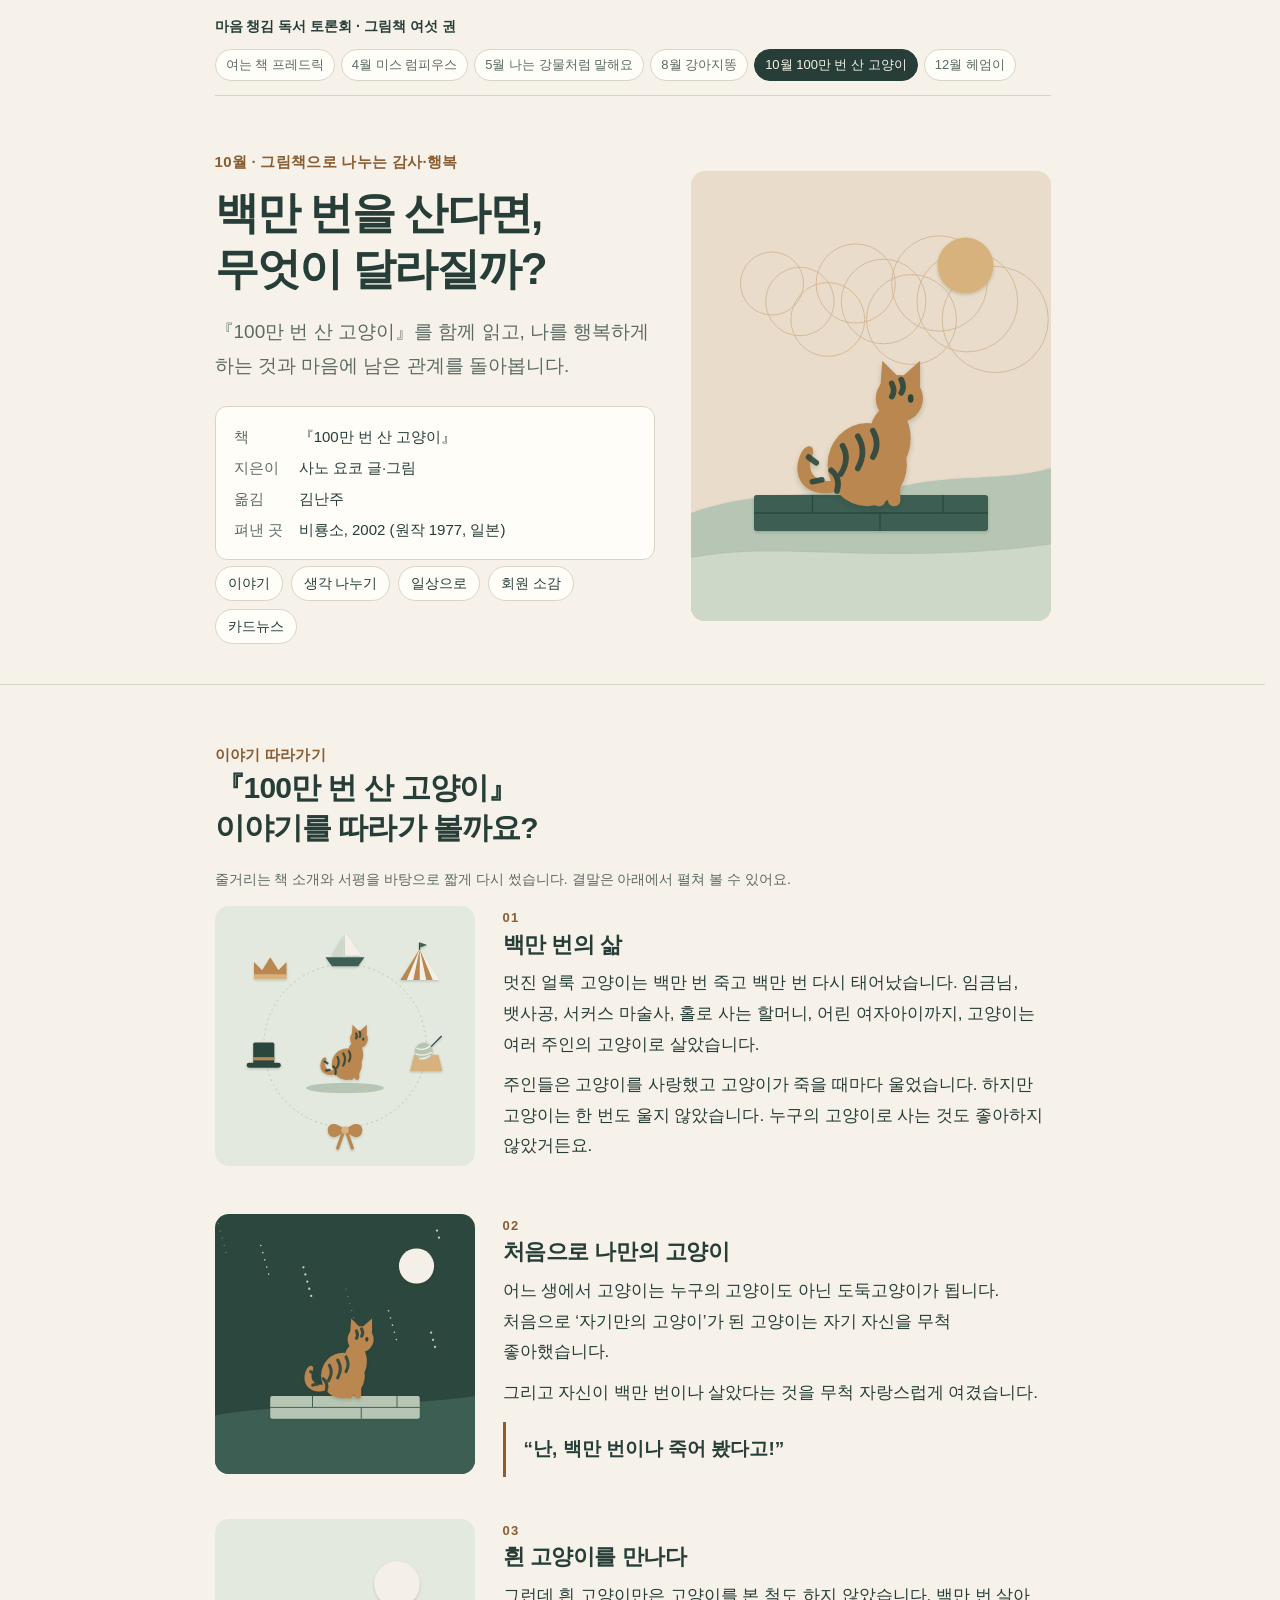
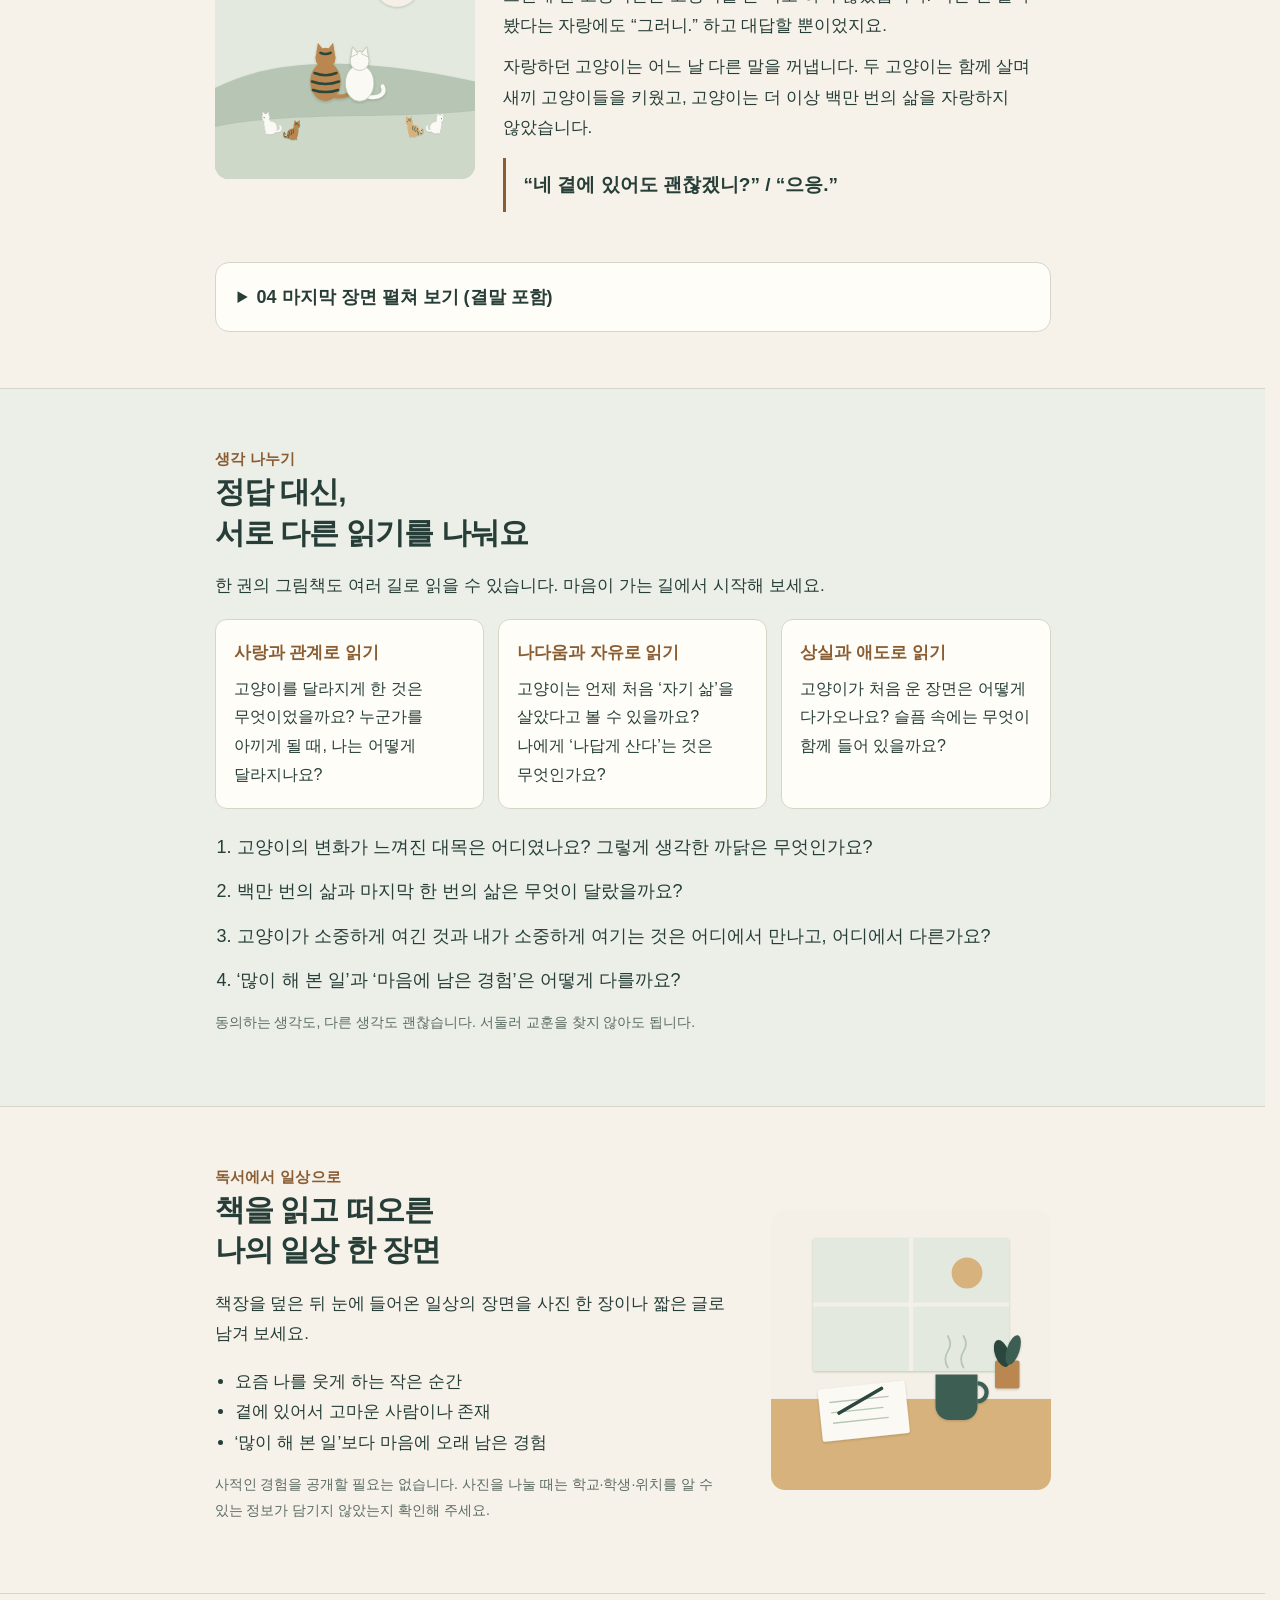
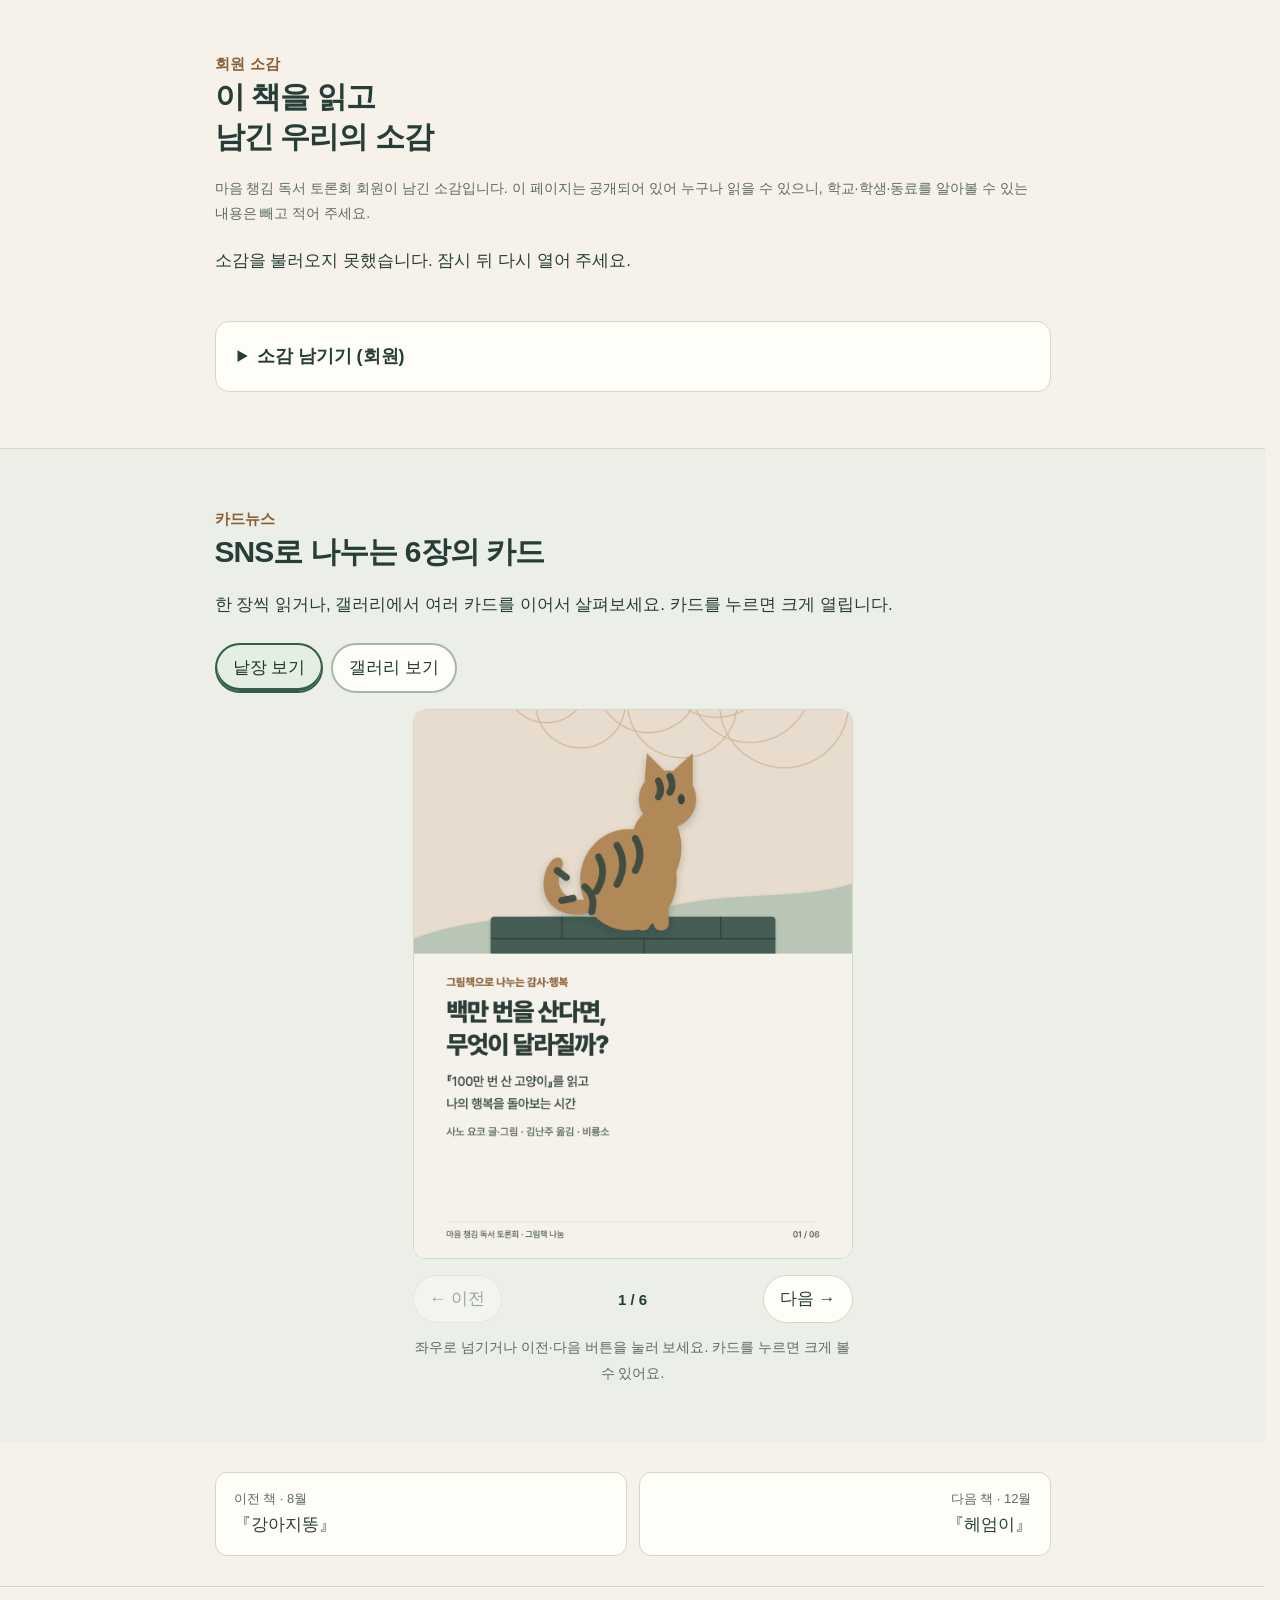
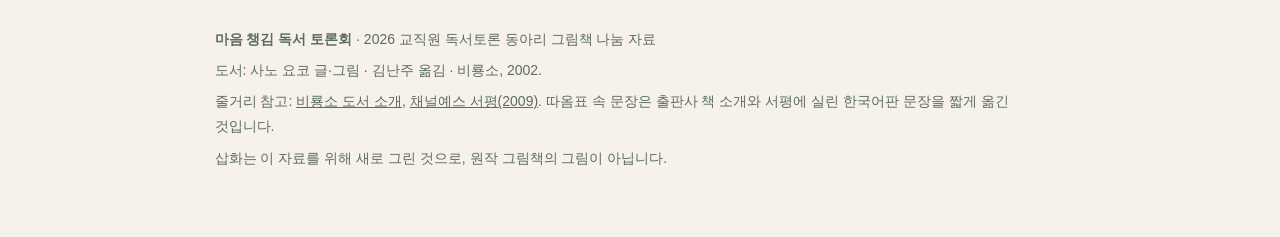
==== commit 5750f0ec: "회원 소감 작성자 삭제 비밀번호 기능 추가" ====
--- a/cat/index.html
+++ b/cat/index.html
@@ -22,7 +22,9 @@
 .grid6{display:grid;grid-template-columns:repeat(auto-fill,minmax(250px,1fr));gap:18px;margin-top:22px}.bk{display:flex;flex-direction:column;background:var(--card);border:1px solid var(--line);border-radius:16px;overflow:hidden;text-decoration:none;color:var(--ink)}.bk .thumb svg{display:block;width:100%;height:200px}.bk .in{padding:16px 18px 18px}.chip{display:inline-block;font-size:12px;font-weight:700;color:var(--accent);letter-spacing:.04em}.bk h3{margin:6px 0 6px;font-size:21px}.bk p{margin:0;color:var(--sub);font-size:15px;line-height:1.6}.bk .go{margin-top:12px;font-size:14px;font-weight:700}
 .flow{display:grid;grid-template-columns:repeat(4,1fr);gap:12px;margin-top:18px}.flow div{background:var(--card);border:1px solid var(--line);border-radius:12px;padding:16px}.flow b{display:block;color:var(--accent);font-size:13px;margin-bottom:4px}
 @media (max-width:720px){.flow{grid-template-columns:1fr 1fr}.pager{grid-template-columns:1fr}.pager .next{text-align:left}}#voices .v-list{list-style:none;padding:0;margin:20px 0 0;display:grid;gap:12px}#voices .v-list li{background:var(--card);border:1px solid var(--line);border-radius:12px;padding:16px 18px}#voices .v-meta{display:flex;gap:10px;align-items:baseline;font-size:14px;color:var(--sub);margin-bottom:6px}#voices .v-meta b{color:var(--ink);font-size:16px}#voices .v-list p{margin:0;white-space:pre-wrap}#voices .v-empty{color:var(--sub)}
-#voices form{display:grid;gap:12px;margin-top:4px}#voices label{display:grid;gap:6px;font-size:15px;font-weight:600}#voices input[type=text],#voices input[type=password],#voices textarea{font:inherit;font-weight:400;padding:10px 12px;border:1px solid var(--line);border-radius:10px;background:#fff;color:var(--ink)}#voices textarea{min-height:140px;resize:vertical}#voices .row{display:flex;gap:12px;flex-wrap:wrap;align-items:center;justify-content:space-between}#voices .keep{display:flex;gap:6px;align-items:center;font-weight:400;font-size:14px;color:var(--sub)}#voices button{font:inherit;font-weight:700;background:var(--ink);color:var(--paper);border:0;border-radius:999px;padding:10px 22px;cursor:pointer}#voices button:disabled{opacity:.5}#voices .v-msg{font-size:15px;color:var(--accent);min-height:1.5em;margin:0}.v-count{font-size:13px;color:var(--sub);font-weight:400}a:focus-visible,button:focus-visible,summary:focus-visible,input:focus-visible,textarea:focus-visible{outline:3px solid var(--accent);outline-offset:3px}</style><link rel="stylesheet" href="../card-gallery.css?v=20261026c"></head><body>
+#voices form{display:grid;gap:12px;margin-top:4px}#voices label{display:grid;gap:6px;font-size:15px;font-weight:600}#voices input[type=text],#voices input[type=password],#voices textarea{font:inherit;font-weight:400;padding:10px 12px;border:1px solid var(--line);border-radius:10px;background:#fff;color:var(--ink)}#voices textarea{min-height:140px;resize:vertical}#voices .row{display:flex;gap:12px;flex-wrap:wrap;align-items:center;justify-content:space-between}#voices .keep{display:flex;gap:6px;align-items:center;font-weight:400;font-size:14px;color:var(--sub)}#voices button{font:inherit;font-weight:700;background:var(--ink);color:var(--paper);border:0;border-radius:999px;padding:10px 22px;cursor:pointer}#voices button:disabled{opacity:.5}#voices .v-msg{font-size:15px;color:var(--accent);min-height:1.5em;margin:0}.v-count{font-size:13px;color:var(--sub);font-weight:400}a:focus-visible,button:focus-visible,summary:focus-visible,input:focus-visible,textarea:focus-visible{outline:3px solid var(--accent);outline-offset:3px}
+#voices .v-delete{margin-top:14px;border-top:1px solid var(--line);padding-top:10px}#voices .v-delete summary{cursor:pointer;font-size:14px;width:fit-content}#voices .v-delete-form{margin-top:12px;min-width:0}#voices .v-delete-form input{width:100%;min-width:0;box-sizing:border-box}#voices .v-delete-actions{display:flex;gap:10px;flex-wrap:wrap}#voices .v-delete-note{font-size:13px;font-weight:400;color:var(--sub);margin-top:10px!important}#voices button.v-cancel{background:transparent;color:var(--ink);border:1px solid var(--line)}#voices button:disabled{opacity:.5;cursor:wait}#voices .v-meta{flex-wrap:wrap}#voices .v-list li{min-width:0;overflow-wrap:anywhere}#voices .v-list .v-msg{margin-top:8px}#voices .v-list:focus{outline:3px solid var(--accent);outline-offset:3px}@media(max-width:480px){#voices .v-delete-actions button{flex:1;padding:10px 14px}#voices .v-delete-form label{font-size:14px}}
+</style><link rel="stylesheet" href="../card-gallery.css?v=20261026c"></head><body>
 <div class="wrap"><nav class="sitebar" aria-label="사이트 메뉴"><a class="home" href="../index.html">마음 챙김 독서 토론회 · 그림책 여섯 권</a><span class="shelf"><a href="../frederick/index.html">여는 책 프레드릭</a><a href="../rumphius/index.html">4월 미스 럼피우스</a><a href="../river/index.html">5월 나는 강물처럼 말해요</a><a href="../ganajittong/index.html">8월 강아지똥</a><a href="../cat/index.html" class="on" aria-current="page">10월 100만 번 산 고양이</a><a href="../swimmy/index.html">12월 헤엄이</a></span></nav></div>
 <div class="wrap"><div class="hero"><div><div class="eyebrow">10월 · 그림책으로 나누는 감사·행복</div><h1>백만 번을 산다면,<br>무엇이 달라질까?</h1><p class="lead">『100만 번 산 고양이』를 함께 읽고, 나를 행복하게 하는 것과 마음에 남은 관계를 돌아봅니다.</p>
 <dl class="biblio"><dt>책</dt><dd>『100만 번 산 고양이』</dd><dt>지은이</dt><dd>사노 요코 글·그림</dd><dt>옮김</dt><dd>김난주</dd><dt>펴낸 곳</dt><dd>비룡소, 2002 (원작 1977, 일본)</dd></dl>
@@ -143,7 +145,7 @@
 <g filter="url(#f177)"><rect x="640" y="430" width="70" height="80" rx="6" fill="#b9874f"/><ellipse cx="660" cy="410" rx="20" ry="40" fill="#2c473e" transform="rotate(-20 660 410)"/><ellipse cx="692" cy="400" rx="18" ry="44" fill="#3d5e53" transform="rotate(18 692 400)"/></g></svg></div></div></section>
 <section id="voices" data-book="cat"><div class="wrap"><div class="eyebrow">회원 소감</div><h2>이 책을 읽고<br>남긴 우리의 소감</h2><p class="note">마음 챙김 독서 토론회 회원이 남긴 소감입니다. 이 페이지는 공개되어 있어 누구나 읽을 수 있으니, 학교·학생·동료를 알아볼 수 있는 내용은 빼고 적어 주세요.</p>
 <ul class="v-list" aria-live="polite"><li><p class="v-empty">소감을 불러오는 중…</p></li></ul>
-<details style="margin-top:22px"><summary>소감 남기기 (회원)</summary><form><label>별명<input type="text" name="name" maxlength="20" autocomplete="nickname" placeholder="모임에서 정한 별명"></label><label><span class="row"><span>소감</span><span class="v-count">0 / 1000</span></span><textarea name="text" maxlength="1000" placeholder="마음에 남은 대목, 떠오른 생각, 아직 남은 질문을 자유롭게 적어 주세요."></textarea></label><label>공통 코드<input type="password" name="code" autocomplete="off" placeholder="공지된 공통 코드 (띄어쓰기 상관없음)"></label><div class="row"><span class="keep"><input type="checkbox" name="keep" id="keep"><label for="keep" style="font-weight:400;display:inline">이 기기에 공통 코드 기억하기</label></span><button type="submit">소감 남기기</button></div><p class="v-msg" role="status"></p><p class="note" style="margin:0">별명은 이 기기에 기억됩니다. 남긴 소감을 고치거나 지우고 싶으면 대표 선생님께 알려 주세요.</p></form></details></div></section>
+<details style="margin-top:22px"><summary>소감 남기기 (회원)</summary><form><label>별명<input type="text" name="name" maxlength="20" autocomplete="nickname" placeholder="모임에서 정한 별명"></label><label><span class="row"><span>소감</span><span class="v-count">0 / 1000</span></span><textarea name="text" maxlength="1000" placeholder="마음에 남은 대목, 떠오른 생각, 아직 남은 질문을 자유롭게 적어 주세요."></textarea></label><label>공통 코드<input type="password" name="code" autocomplete="off" placeholder="공지된 공통 코드 (띄어쓰기 상관없음)"></label><label>삭제 비밀번호<input type="password" name="password" required minlength="6" maxlength="128" autocomplete="new-password" aria-describedby="delete-password-help" placeholder="이 소감을 지울 때 쓸 6~128자"></label><p id="delete-password-help" class="note" style="margin:0">다른 기기에서도 작성할 때 정한 같은 비밀번호로 이 소감을 삭제할 수 있습니다. 앞뒤 공백도 비밀번호에 포함됩니다. 비밀번호를 잊었다면 대표 선생님께 요청해 주세요.</p><div class="row"><span class="keep"><input type="checkbox" name="keep" id="keep"><label for="keep" style="font-weight:400;display:inline">이 기기에 공통 코드 기억하기</label></span><button type="submit">소감 남기기</button></div><p class="v-msg" role="status"></p><p class="note" style="margin:0">다음 작성 때 편하도록 이 브라우저에 별명을 기억합니다. 삭제 비밀번호는 이 사이트가 브라우저에 저장하지 않습니다. 소감 수정이나 예전 소감 삭제는 대표 선생님께 요청해 주세요.</p></form></details></div></section>
 <section id="cards" class="alt"><div class="wrap"><div class="eyebrow">카드뉴스</div><h2>SNS로 나누는 6장의 카드</h2><p>한 장씩 읽거나, 갤러리에서 여러 카드를 이어서 살펴보세요. 카드를 누르면 크게 열립니다.</p>
 <div class="card-views" role="group" aria-label="카드 보기 방식"><button type="button" data-view="single" aria-pressed="true" aria-controls="sns-card-gallery">낱장 보기</button><button type="button" data-view="gallery" aria-pressed="false" aria-controls="sns-card-gallery">갤러리 보기</button></div>
 <div class="card-gallery" id="sns-card-gallery" data-view="single" role="region" aria-label="100만 번 산 고양이 SNS 카드 6장"><div class="card-track" id="sns-card-track" role="group" tabindex="-1" aria-label="카드 이미지, 좌우 방향키로 넘기기"><a class="card-tile" href="cards/card01.png" aria-label="1번 카드 크게 보기" aria-haspopup="dialog"><img src="cards/card01.png" alt="『100만 번 산 고양이』 나눔 카드 1, 전체 6장" width="1080" height="1350" loading="lazy" draggable="false"></a><a class="card-tile" href="cards/card02.png" aria-label="2번 카드 크게 보기" aria-haspopup="dialog"><img src="cards/card02.png" alt="『100만 번 산 고양이』 나눔 카드 2, 전체 6장" width="1080" height="1350" loading="lazy" draggable="false"></a><a class="card-tile" href="cards/card03.png" aria-label="3번 카드 크게 보기" aria-haspopup="dialog"><img src="cards/card03.png" alt="『100만 번 산 고양이』 나눔 카드 3, 전체 6장" width="1080" height="1350" loading="lazy" draggable="false"></a><a class="card-tile" href="cards/card04.png" aria-label="4번 카드 크게 보기" aria-haspopup="dialog"><img src="cards/card04.png" alt="『100만 번 산 고양이』 나눔 카드 4, 전체 6장" width="1080" height="1350" loading="lazy" draggable="false"></a><a class="card-tile" href="cards/card05.png" aria-label="5번 카드 크게 보기" aria-haspopup="dialog"><img src="cards/card05.png" alt="『100만 번 산 고양이』 나눔 카드 5, 전체 6장" width="1080" height="1350" loading="lazy" draggable="false"></a><a class="card-tile" href="cards/card06.png" aria-label="6번 카드 크게 보기" aria-haspopup="dialog"><img src="cards/card06.png" alt="『100만 번 산 고양이』 나눔 카드 6, 전체 6장" width="1080" height="1350" loading="lazy" draggable="false"></a></div>
@@ -152,4 +154,4 @@
 <dialog class="card-viewer" aria-labelledby="viewer-title"><div class="viewer-toolbar"><h3 id="viewer-title">『100만 번 산 고양이』 카드 크게 보기</h3><div class="viewer-toolbar-actions"><button type="button" class="viewer-zoom" aria-pressed="false">더 크게</button><button type="button" class="viewer-close" aria-label="확대 보기 닫기">닫기 ×</button></div></div><div class="viewer-stage" role="group" tabindex="0" aria-label="확대 카드 이미지"><img alt=""></div><div class="viewer-controls"><button type="button" class="viewer-prev" aria-label="확대 보기 이전 카드">← 이전</button><span class="viewer-count" role="status" aria-live="polite" aria-atomic="true"></span><button type="button" class="viewer-next" aria-label="확대 보기 다음 카드">다음 →</button></div><p class="viewer-help">← → 키로 넘기기 · Esc로 닫기 · 길게 누르거나 오른쪽 버튼으로 이미지 저장</p></dialog>
 </div></section>
 <div class="wrap"><nav class="pager" aria-label="이전·다음 책"><a href="../ganajittong/index.html"><small>이전 책 · 8월</small>『강아지똥』</a><a class="next" href="../swimmy/index.html"><small>다음 책 · 12월</small>『헤엄이』</a></nav></div>
-<footer><div class="wrap"><p><b>마음 챙김 독서 토론회</b> · 2026 교직원 독서토론 동아리 그림책 나눔 자료</p><p>도서: 사노 요코 글·그림 · 김난주 옮김 · 비룡소, 2002.</p><p>줄거리 참고: <a href="https://bir.co.kr/book/11329/">비룡소 도서 소개</a>, <a href="https://m.ch.yes24.com/Article/Details/14893">채널예스 서평(2009)</a>. 따옴표 속 문장은 출판사 책 소개와 서평에 실린 한국어판 문장을 짧게 옮긴 것입니다.</p><p>삽화는 이 자료를 위해 새로 그린 것으로, 원작 그림책의 그림이 아닙니다.</p></div></footer><script src="../comments.js" defer></script><script src="../card-gallery.js?v=20261026c" defer></script></body></html>+<footer><div class="wrap"><p><b>마음 챙김 독서 토론회</b> · 2026 교직원 독서토론 동아리 그림책 나눔 자료</p><p>도서: 사노 요코 글·그림 · 김난주 옮김 · 비룡소, 2002.</p><p>줄거리 참고: <a href="https://bir.co.kr/book/11329/">비룡소 도서 소개</a>, <a href="https://m.ch.yes24.com/Article/Details/14893">채널예스 서평(2009)</a>. 따옴표 속 문장은 출판사 책 소개와 서평에 실린 한국어판 문장을 짧게 옮긴 것입니다.</p><p>삽화는 이 자료를 위해 새로 그린 것으로, 원작 그림책의 그림이 아닙니다.</p></div></footer><script src="../comments.js?v=20261026-delete1" defer></script><script src="../card-gallery.js?v=20261026c" defer></script></body></html>
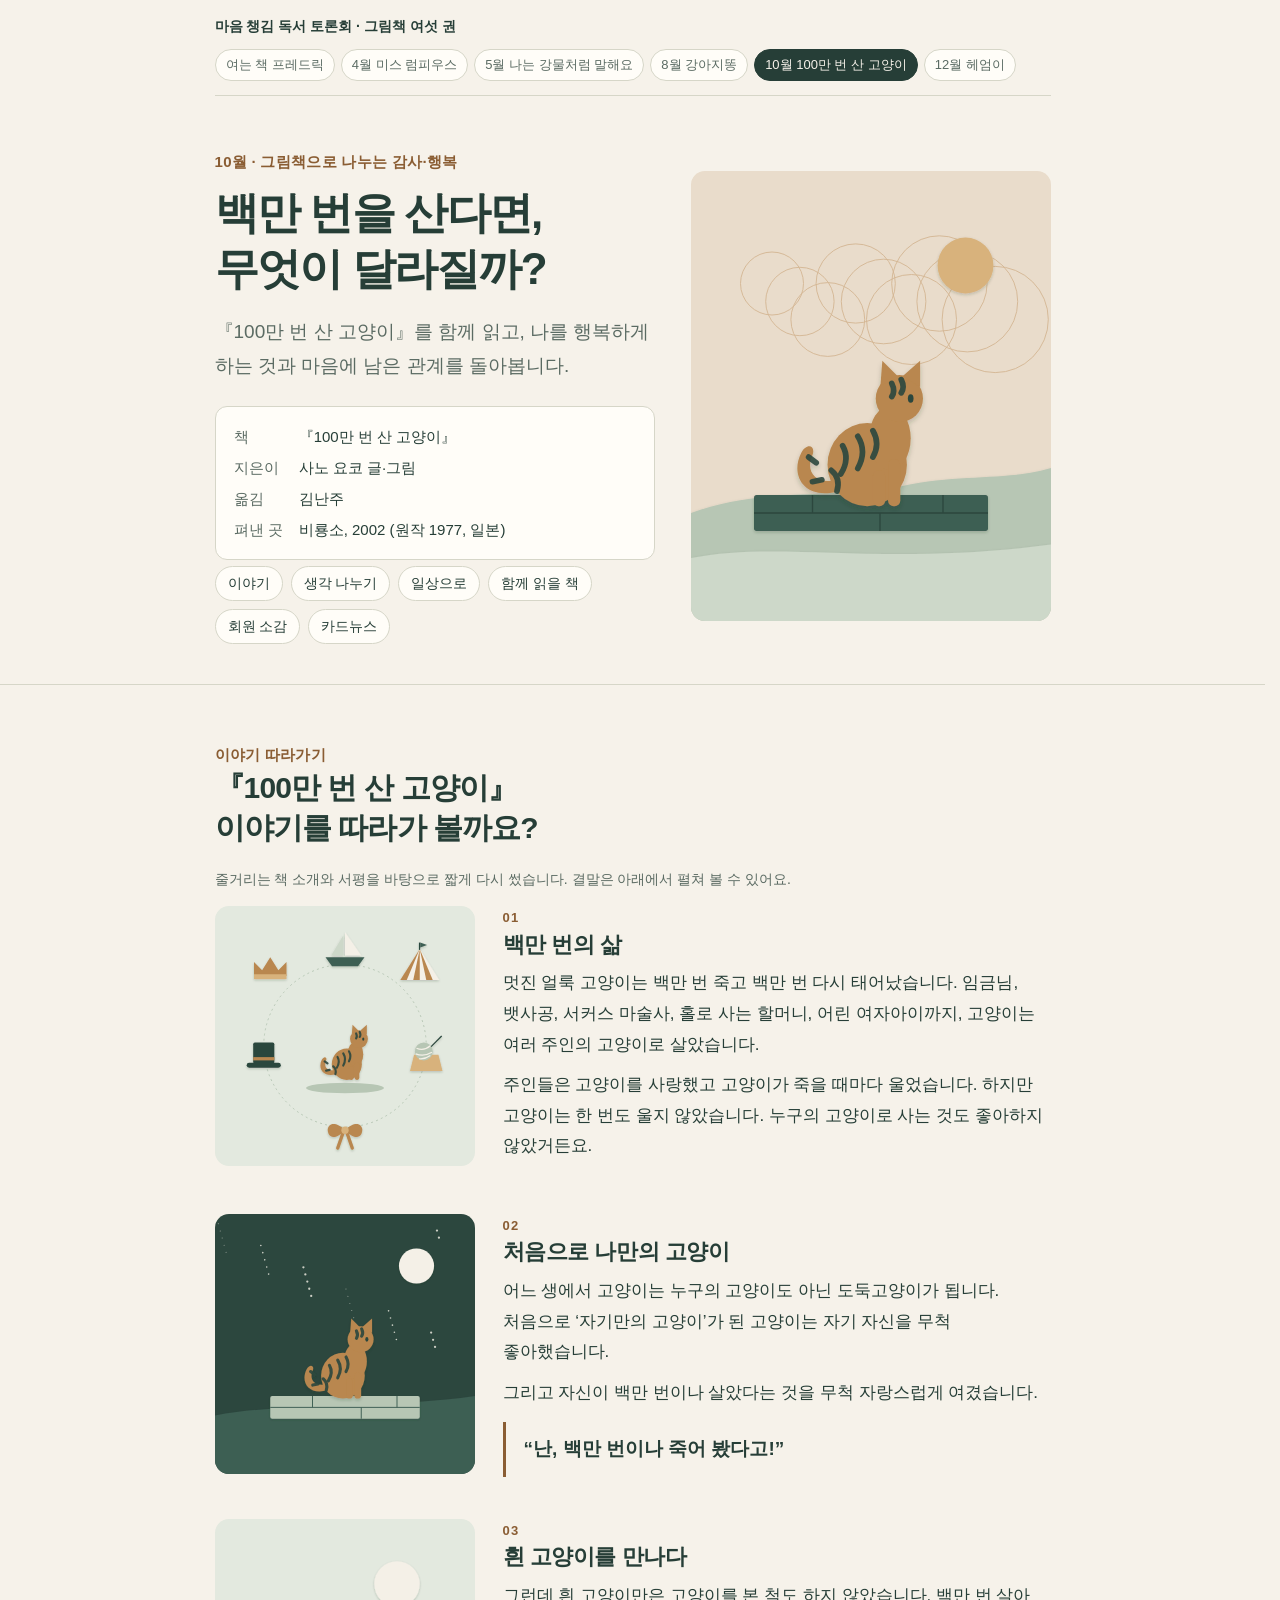
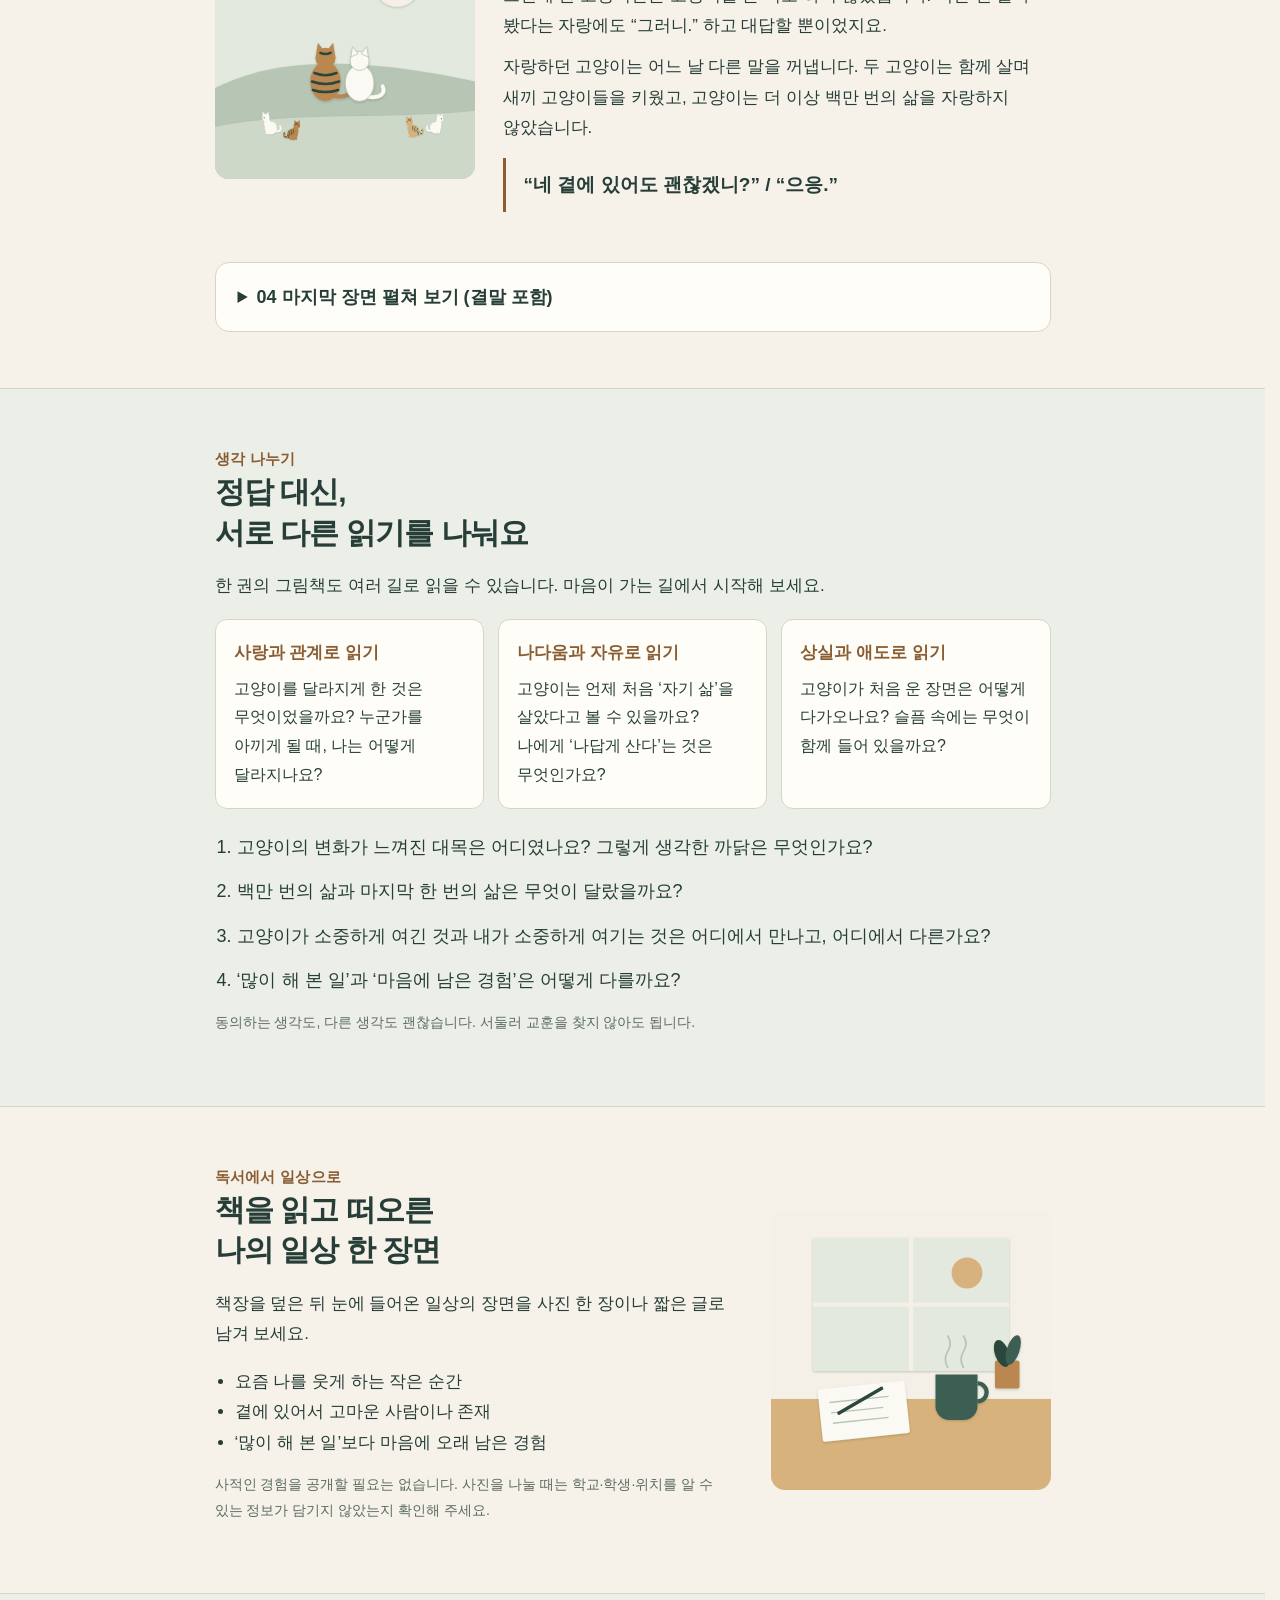
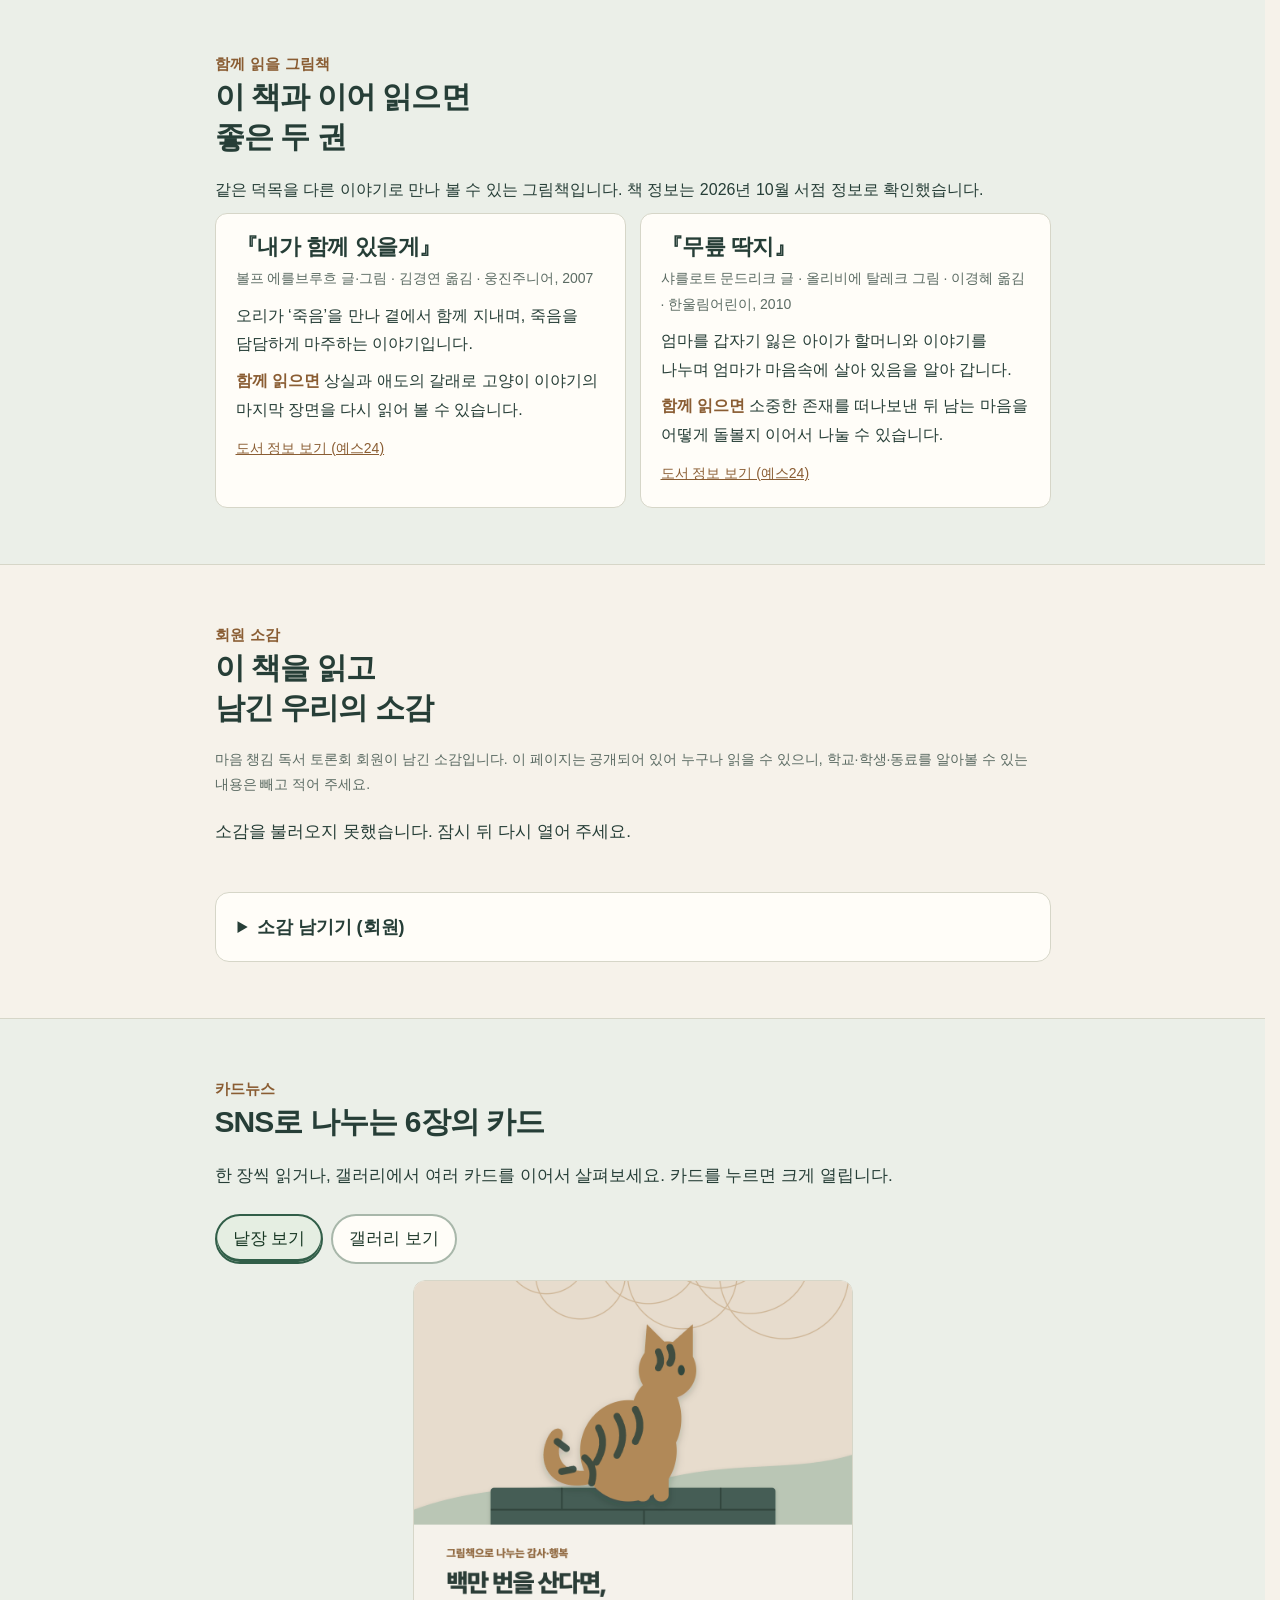
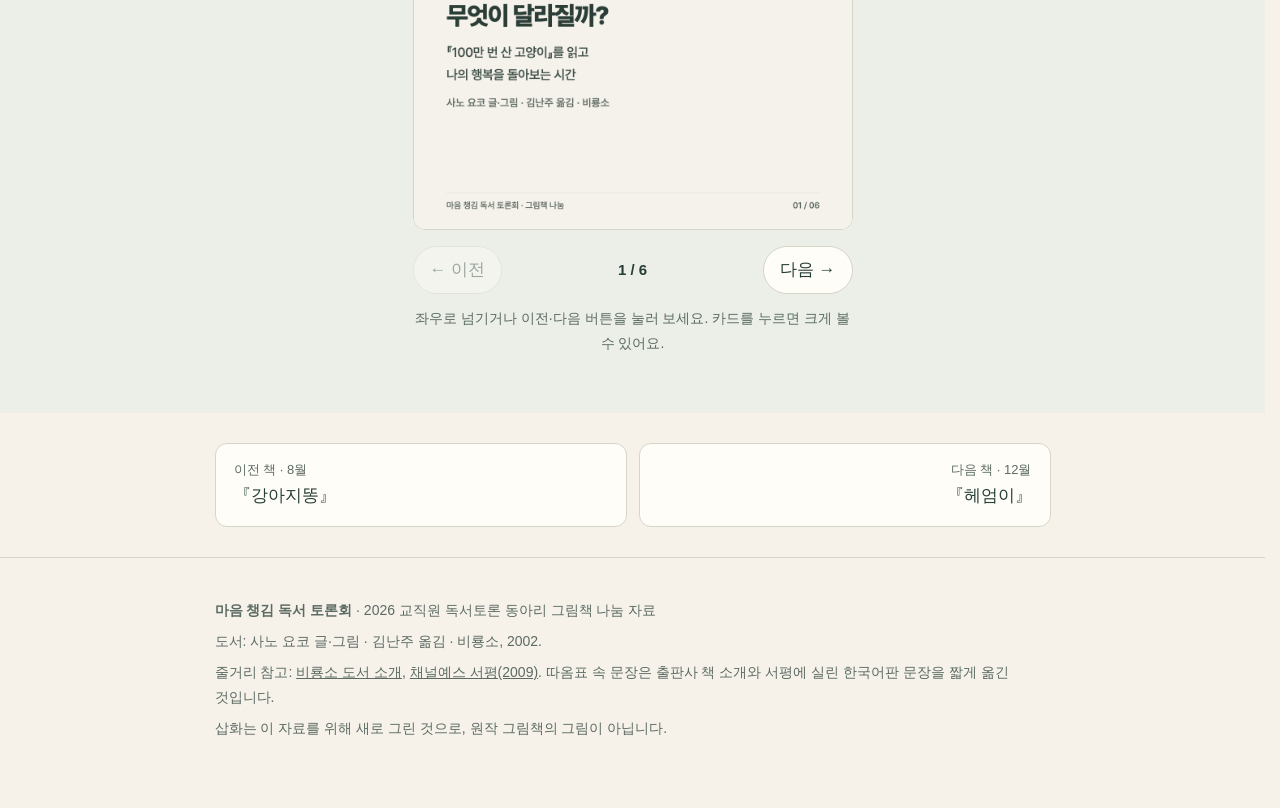
==== commit 9c68e1b7: "책마다 함께 읽을 그림책 두 권 추가" ====
--- a/cat/index.html
+++ b/cat/index.html
@@ -24,11 +24,11 @@
 @media (max-width:720px){.flow{grid-template-columns:1fr 1fr}.pager{grid-template-columns:1fr}.pager .next{text-align:left}}#voices .v-list{list-style:none;padding:0;margin:20px 0 0;display:grid;gap:12px}#voices .v-list li{background:var(--card);border:1px solid var(--line);border-radius:12px;padding:16px 18px}#voices .v-meta{display:flex;gap:10px;align-items:baseline;font-size:14px;color:var(--sub);margin-bottom:6px}#voices .v-meta b{color:var(--ink);font-size:16px}#voices .v-list p{margin:0;white-space:pre-wrap}#voices .v-empty{color:var(--sub)}
 #voices form{display:grid;gap:12px;margin-top:4px}#voices label{display:grid;gap:6px;font-size:15px;font-weight:600}#voices input[type=text],#voices input[type=password],#voices textarea{font:inherit;font-weight:400;padding:10px 12px;border:1px solid var(--line);border-radius:10px;background:#fff;color:var(--ink)}#voices textarea{min-height:140px;resize:vertical}#voices .row{display:flex;gap:12px;flex-wrap:wrap;align-items:center;justify-content:space-between}#voices .keep{display:flex;gap:6px;align-items:center;font-weight:400;font-size:14px;color:var(--sub)}#voices button{font:inherit;font-weight:700;background:var(--ink);color:var(--paper);border:0;border-radius:999px;padding:10px 22px;cursor:pointer}#voices button:disabled{opacity:.5}#voices .v-msg{font-size:15px;color:var(--accent);min-height:1.5em;margin:0}.v-count{font-size:13px;color:var(--sub);font-weight:400}a:focus-visible,button:focus-visible,summary:focus-visible,input:focus-visible,textarea:focus-visible{outline:3px solid var(--accent);outline-offset:3px}
 #voices .v-delete{margin-top:14px;border-top:1px solid var(--line);padding-top:10px}#voices .v-delete summary{cursor:pointer;font-size:14px;width:fit-content}#voices .v-delete-form{margin-top:12px;min-width:0}#voices .v-delete-form input{width:100%;min-width:0;box-sizing:border-box}#voices .v-delete-actions{display:flex;gap:10px;flex-wrap:wrap}#voices .v-delete-note{font-size:13px;font-weight:400;color:var(--sub);margin-top:10px!important}#voices button.v-cancel{background:transparent;color:var(--ink);border:1px solid var(--line)}#voices button:disabled{opacity:.5;cursor:wait}#voices .v-meta{flex-wrap:wrap}#voices .v-list li{min-width:0;overflow-wrap:anywhere}#voices .v-list .v-msg{margin-top:8px}#voices .v-list:focus{outline:3px solid var(--accent);outline-offset:3px}@media(max-width:480px){#voices .v-delete-actions button{flex:1;padding:10px 14px}#voices .v-delete-form label{font-size:14px}}
-</style><link rel="stylesheet" href="../card-gallery.css?v=20261026c"></head><body>
+#together .tg{display:grid;grid-template-columns:repeat(2,1fr);gap:14px;margin-top:8px}#together article{background:var(--card);border:1px solid var(--line);border-radius:12px;padding:18px 20px}#together h3{margin:0 0 4px}#together .by{font-size:14px;color:var(--sub);margin:0 0 10px}#together p{margin:0 0 8px;font-size:16px}#together .with{color:var(--ink)}#together .with b{color:var(--accent)}#together a{font-size:14px;color:var(--accent)}@media(max-width:720px){#together .tg{grid-template-columns:1fr}}</style><link rel="stylesheet" href="../card-gallery.css?v=20261026c"></head><body>
 <div class="wrap"><nav class="sitebar" aria-label="사이트 메뉴"><a class="home" href="../index.html">마음 챙김 독서 토론회 · 그림책 여섯 권</a><span class="shelf"><a href="../frederick/index.html">여는 책 프레드릭</a><a href="../rumphius/index.html">4월 미스 럼피우스</a><a href="../river/index.html">5월 나는 강물처럼 말해요</a><a href="../ganajittong/index.html">8월 강아지똥</a><a href="../cat/index.html" class="on" aria-current="page">10월 100만 번 산 고양이</a><a href="../swimmy/index.html">12월 헤엄이</a></span></nav></div>
 <div class="wrap"><div class="hero"><div><div class="eyebrow">10월 · 그림책으로 나누는 감사·행복</div><h1>백만 번을 산다면,<br>무엇이 달라질까?</h1><p class="lead">『100만 번 산 고양이』를 함께 읽고, 나를 행복하게 하는 것과 마음에 남은 관계를 돌아봅니다.</p>
 <dl class="biblio"><dt>책</dt><dd>『100만 번 산 고양이』</dd><dt>지은이</dt><dd>사노 요코 글·그림</dd><dt>옮김</dt><dd>김난주</dd><dt>펴낸 곳</dt><dd>비룡소, 2002 (원작 1977, 일본)</dd></dl>
-<nav class="toc" aria-label="바로 가기"><a href="#story">이야기</a><a href="#think">생각 나누기</a><a href="#daily">일상으로</a><a href="#voices">회원 소감</a><a href="#cards">카드뉴스</a></nav></div>
+<nav class="toc" aria-label="바로 가기"><a href="#story">이야기</a><a href="#think">생각 나누기</a><a href="#daily">일상으로</a><a href="#together">함께 읽을 책</a><a href="#voices">회원 소감</a><a href="#cards">카드뉴스</a></nav></div>
 <div class="art"><svg role="img" aria-label="『100만 번 산 고양이』 대표 삽화" xmlns="http://www.w3.org/2000/svg" viewBox="0 0 800 1000"><defs><filter id="f172" x="-20%" y="-20%" width="140%" height="140%"><feDropShadow dx="0" dy="3" stdDeviation="3" flood-color="#1d2e28" flood-opacity=".22"/></filter></defs><rect width="800" height="1000" fill="#e9dccb"/>
 <g fill="none" stroke="#b9874f" stroke-width="2" opacity=".45"><circle cx="180" cy="250" r="70"/><circle cx="242" cy="290" r="76"/><circle cx="304" cy="330" r="82"/><circle cx="366" cy="250" r="88"/><circle cx="428" cy="290" r="94"/><circle cx="490" cy="330" r="100"/><circle cx="552" cy="250" r="106"/><circle cx="614" cy="290" r="112"/><circle cx="676" cy="330" r="118"/></g>
 <circle cx="610" cy="210" r="62" fill="#d8b27c" filter="url(#f172)"/>
@@ -143,6 +143,7 @@
 <g filter="url(#f177)"><path d="M470 470 h120 v90 a40 40 0 0 1 -40 40 h-40 a40 40 0 0 1 -40 -40z" fill="#3d5e53"/><path d="M590 495 a26 26 0 0 1 0 52" fill="none" stroke="#3d5e53" stroke-width="12"/></g>
 <path d="M505 450 q-14 -24 0 -46 q14 -22 0 -44 M550 450 q-14 -24 0 -46 q14 -22 0 -44" fill="none" stroke="#b7c6b4" stroke-width="5" stroke-linecap="round"/>
 <g filter="url(#f177)"><rect x="640" y="430" width="70" height="80" rx="6" fill="#b9874f"/><ellipse cx="660" cy="410" rx="20" ry="40" fill="#2c473e" transform="rotate(-20 660 410)"/><ellipse cx="692" cy="400" rx="18" ry="44" fill="#3d5e53" transform="rotate(18 692 400)"/></g></svg></div></div></section>
+<section id="together" class="alt"><div class="wrap"><div class="eyebrow">함께 읽을 그림책</div><h2>이 책과 이어 읽으면<br>좋은 두 권</h2><p>같은 덕목을 다른 이야기로 만나 볼 수 있는 그림책입니다. 책 정보는 2026년 10월 서점 정보로 확인했습니다.</p><div class="tg"><article><h3>『내가 함께 있을게』</h3><p class="by">볼프 에를브루흐 글·그림 · 김경연 옮김 · 웅진주니어, 2007</p><p>오리가 ‘죽음’을 만나 곁에서 함께 지내며, 죽음을 담담하게 마주하는 이야기입니다.</p><p class="with"><b>함께 읽으면</b> 상실과 애도의 갈래로 고양이 이야기의 마지막 장면을 다시 읽어 볼 수 있습니다.</p><a href="https://www.yes24.com/product/goods/2744462" target="_blank" rel="noopener">도서 정보 보기 (예스24)</a></article><article><h3>『무릎 딱지』</h3><p class="by">샤를로트 문드리크 글 · 올리비에 탈레크 그림 · 이경혜 옮김 · 한울림어린이, 2010</p><p>엄마를 갑자기 잃은 아이가 할머니와 이야기를 나누며 엄마가 마음속에 살아 있음을 알아 갑니다.</p><p class="with"><b>함께 읽으면</b> 소중한 존재를 떠나보낸 뒤 남는 마음을 어떻게 돌볼지 이어서 나눌 수 있습니다.</p><a href="https://www.yes24.com/product/goods/4299517" target="_blank" rel="noopener">도서 정보 보기 (예스24)</a></article></div></div></section>
 <section id="voices" data-book="cat"><div class="wrap"><div class="eyebrow">회원 소감</div><h2>이 책을 읽고<br>남긴 우리의 소감</h2><p class="note">마음 챙김 독서 토론회 회원이 남긴 소감입니다. 이 페이지는 공개되어 있어 누구나 읽을 수 있으니, 학교·학생·동료를 알아볼 수 있는 내용은 빼고 적어 주세요.</p>
 <ul class="v-list" aria-live="polite"><li><p class="v-empty">소감을 불러오는 중…</p></li></ul>
 <details style="margin-top:22px"><summary>소감 남기기 (회원)</summary><form><label>별명<input type="text" name="name" maxlength="20" autocomplete="nickname" placeholder="모임에서 정한 별명"></label><label><span class="row"><span>소감</span><span class="v-count">0 / 1000</span></span><textarea name="text" maxlength="1000" placeholder="마음에 남은 대목, 떠오른 생각, 아직 남은 질문을 자유롭게 적어 주세요."></textarea></label><label>공통 코드<input type="password" name="code" autocomplete="off" placeholder="공지된 공통 코드 (띄어쓰기 상관없음)"></label><label>삭제 비밀번호<input type="password" name="password" required minlength="6" maxlength="128" autocomplete="new-password" aria-describedby="delete-password-help" placeholder="이 소감을 지울 때 쓸 6~128자"></label><p id="delete-password-help" class="note" style="margin:0">다른 기기에서도 작성할 때 정한 같은 비밀번호로 이 소감을 삭제할 수 있습니다. 앞뒤 공백도 비밀번호에 포함됩니다. 비밀번호를 잊었다면 대표 선생님께 요청해 주세요.</p><div class="row"><span class="keep"><input type="checkbox" name="keep" id="keep"><label for="keep" style="font-weight:400;display:inline">이 기기에 공통 코드 기억하기</label></span><button type="submit">소감 남기기</button></div><p class="v-msg" role="status"></p><p class="note" style="margin:0">다음 작성 때 편하도록 이 브라우저에 별명을 기억합니다. 삭제 비밀번호는 이 사이트가 브라우저에 저장하지 않습니다. 소감 수정이나 예전 소감 삭제는 대표 선생님께 요청해 주세요.</p></form></details></div></section>
